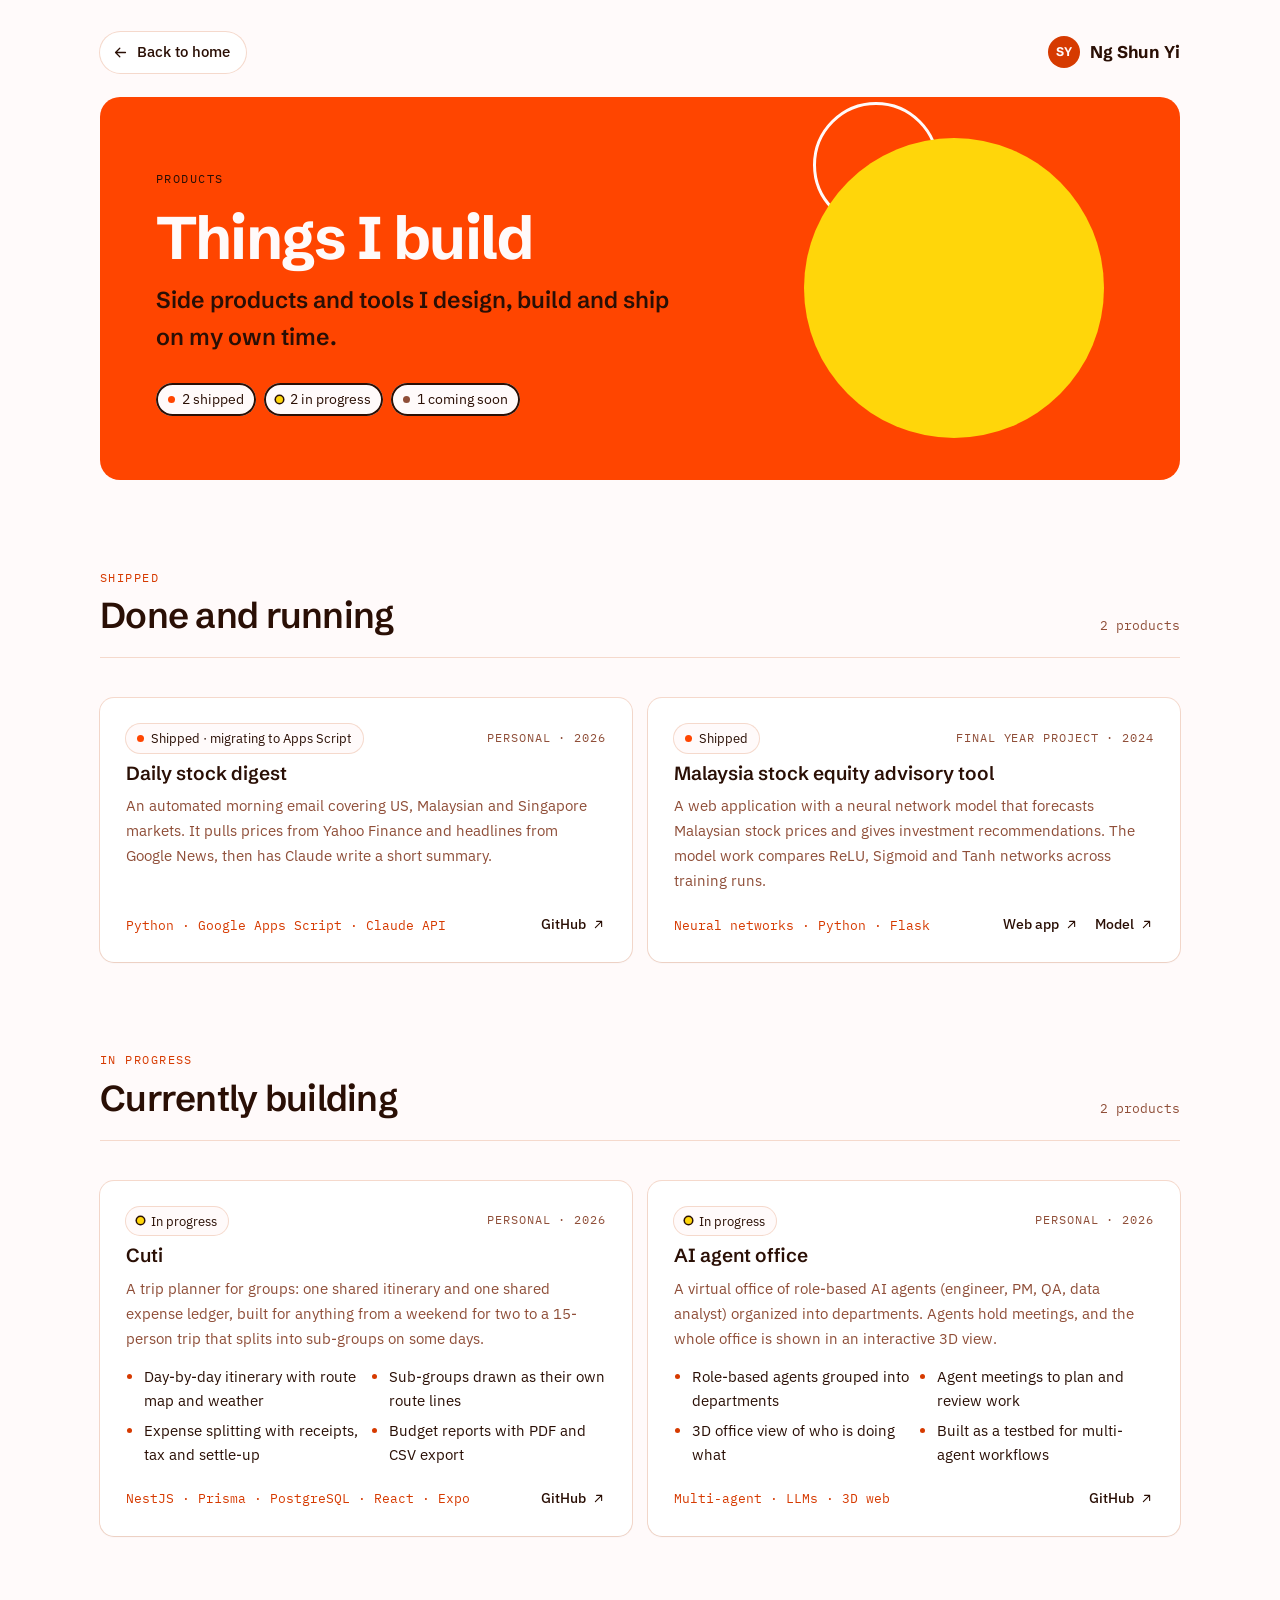
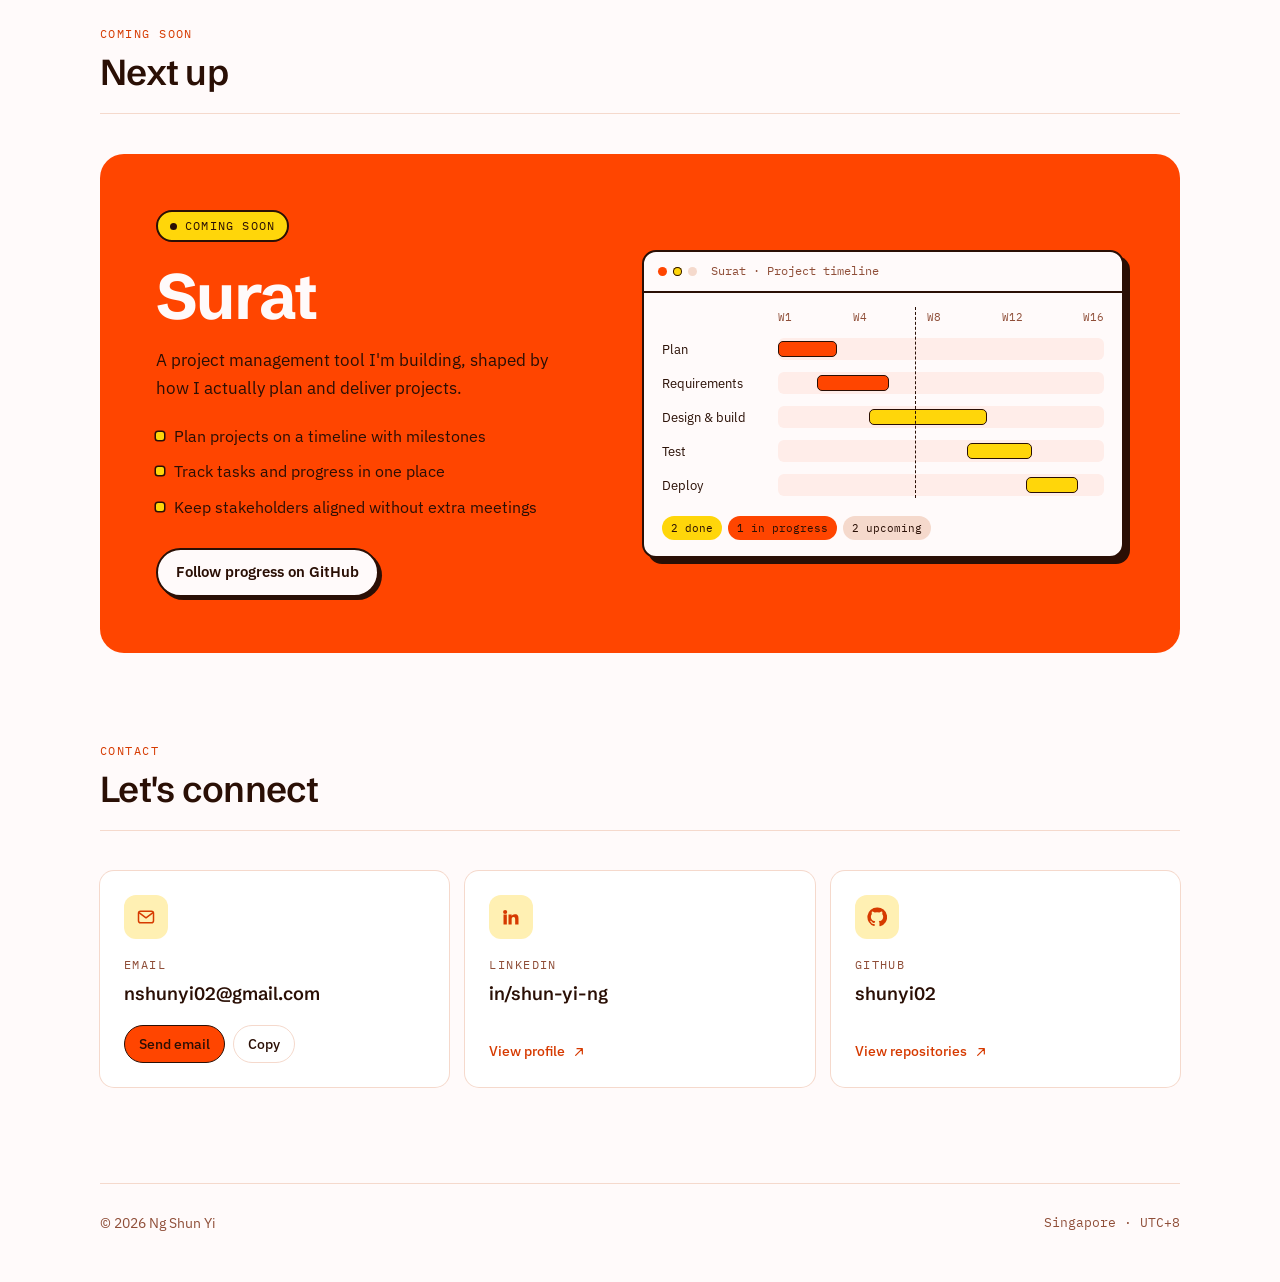
==== products.html @ 325abcd5 "Restyle site in red orange, snow and yellow; add scroll moments Switch the palette to red orange, sn" ====
<!doctype html>
<html lang="en">
<head>
<meta charset="utf-8">
<meta name="viewport" content="width=device-width, initial-scale=1, viewport-fit=cover">
<title>Products · Ng Shun Yi</title>
<meta name="description" content="Products built by Ng Shun Yi: shipped, in progress and coming soon, including Surat, a project management tool.">
<meta name="author" content="Ng Shun Yi">
<meta name="theme-color" content="#FF4500">
<meta property="og:type" content="website">
<meta property="og:title" content="Products · Ng Shun Yi">
<meta property="og:description" content="Products built by Ng Shun Yi: shipped, in progress and coming soon, including Surat, a project management tool.">
<meta name="twitter:card" content="summary">
<link rel="icon" href="assets/favicon.svg" type="image/svg+xml">
<link rel="preconnect" href="https://fonts.googleapis.com">
<link rel="preconnect" href="https://fonts.gstatic.com" crossorigin>
<link rel="stylesheet" href="https://fonts.googleapis.com/css2?family=Schibsted+Grotesk:wght@500;600;700&family=IBM+Plex+Sans:wght@400;500;600&family=IBM+Plex+Mono:wght@400;500&display=swap">
<link rel="stylesheet" href="assets/styles.css">
<style>
.phero .hero-inner{padding:72px 56px 64px}
.phero h1{font-size:clamp(40px,5.6vw,60px)}
.legend{display:flex;gap:8px;flex-wrap:wrap;margin-top:26px}
.legend .st{text-decoration:none;color:var(--ink);background:var(--snow);box-shadow:inset 0 0 0 2px var(--ink);transition:transform .15s ease}
.legend .st:hover{transform:translateY(-2px)}
nav ul a.here{color:var(--ink);font-weight:500}
.group{padding-block:88px 0}
.pcard .proj-top .st{font-size:12.5px;padding:4px 11px}
.pcard.wide{grid-column:1/-1;padding:30px}
.soon-label{margin-top:88px}
#surat.group{padding-top:0}
.back-home{display:inline-flex;align-items:center;gap:8px;font-size:15px;font-weight:500;text-decoration:none;color:var(--ink);padding:8px 16px 8px 12px;border-radius:999px;background:var(--surface);box-shadow:0 0 0 1px var(--line);transition:box-shadow .2s}
.back-home:hover{box-shadow:0 0 0 1px var(--accent)}
.back-home svg{width:17px;height:17px;transition:transform .2s}
.back-home:hover svg{transform:translateX(-3px)}
.back{font-size:14.5px;text-decoration:none;font-weight:500}
.contact{padding-bottom:96px}
@media (max-width:880px){.phero .hero-inner{padding:48px 28px}.group{padding-block:64px 0}.soon-label{margin-top:64px}}
</style>
</head>
<body>
<div class="wrap">
  <nav aria-label="Main">
    <a class="back-home" href="index.html"><svg viewBox="0 0 24 24" fill="none" stroke="currentColor" stroke-width="1.8" stroke-linecap="round" stroke-linejoin="round" aria-hidden="true"><path d="M19 12H5M11 6l-6 6 6 6"/></svg>Back to home</a>
    <span class="brand"><span class="mark" aria-hidden="true">SY</span>Ng Shun Yi</span>
  </nav>

  <header class="hero phero" id="top">
    <div class="hero-inner">
      <div class="hero-text">
        <div class="label">Products</div>
        <h1>Things I build</h1>
        <p class="role">Side products and tools I design, build and ship on my own time.</p>
        <div class="legend">
          <a class="st shipped" href="#shipped"><i></i>2 shipped</a>
          <a class="st wip" href="#in-progress"><i></i>2 in progress</a>
          <a class="st soon" href="#surat"><i></i>1 coming soon</a>
        </div>
      </div>
    </div>
  </header>

  <section id="shipped" class="group">
    <div class="sec-label"><div><div class="label">Shipped</div><h2>Done and running</h2></div><span class="count">2 products</span></div>
    <div class="grid">
        <article class="proj pcard">
          <div class="proj-top"><span class="st shipped"><i></i>Shipped · migrating to Apps Script</span><span class="tag">Personal · 2026</span></div>
          <h3>Daily stock digest</h3>
          <p>An automated morning email covering US, Malaysian and Singapore markets. It pulls prices from Yahoo Finance and headlines from Google News, then has Claude write a short summary.</p>
          <div class="pc-foot"><span class="stack">Python · Google Apps Script · Claude API</span><a class="pc-link" href="https://github.com/shunyi02" target="_blank" rel="noopener">GitHub <svg viewBox="0 0 24 24" fill="none" stroke="currentColor" stroke-width="1.8" stroke-linecap="round" stroke-linejoin="round" aria-hidden="true"><path d="M7 17 17 7M9 7h8v8"/></svg></a></div>
        </article>
        <article class="proj pcard">
          <div class="proj-top"><span class="st shipped"><i></i>Shipped</span><span class="tag">Final year project · 2024</span></div>
          <h3>Malaysia stock equity advisory tool</h3>
          <p>A web application with a neural network model that forecasts Malaysian stock prices and gives investment recommendations. The model work compares ReLU, Sigmoid and Tanh networks across training runs.</p>
          <div class="pc-foot"><span class="stack">Neural networks · Python · Flask</span><span class="pc-links"><a class="pc-link" href="https://github.com/shunyi02/Malaysia-Stock-Market-Advisory-Tool" target="_blank" rel="noopener">Web app <svg viewBox="0 0 24 24" fill="none" stroke="currentColor" stroke-width="1.8" stroke-linecap="round" stroke-linejoin="round" aria-hidden="true"><path d="M7 17 17 7M9 7h8v8"/></svg></a><a class="pc-link" href="https://github.com/shunyi02/Malaysia-Stock-Market-Prediction-Model-with-Neural-Network-Method" target="_blank" rel="noopener">Model <svg viewBox="0 0 24 24" fill="none" stroke="currentColor" stroke-width="1.8" stroke-linecap="round" stroke-linejoin="round" aria-hidden="true"><path d="M7 17 17 7M9 7h8v8"/></svg></a></span></div>
        </article>
    </div>
  </section>

  <section id="in-progress" class="group">
    <div class="sec-label"><div><div class="label">In progress</div><h2>Currently building</h2></div><span class="count">2 products</span></div>
    <div class="grid">
        <article class="proj pcard">
          <div class="proj-top"><span class="st wip"><i></i>In progress</span><span class="tag">Personal · 2026</span></div>
          <h3>Cuti</h3>
          <p>A trip planner for groups: one shared itinerary and one shared expense ledger, built for anything from a weekend for two to a 15-person trip that splits into sub-groups on some days.</p>
          <ul class="points"><li>Day-by-day itinerary with route map and weather</li><li>Sub-groups drawn as their own route lines</li><li>Expense splitting with receipts, tax and settle-up</li><li>Budget reports with PDF and CSV export</li></ul>
          <div class="pc-foot"><span class="stack">NestJS · Prisma · PostgreSQL · React · Expo</span><a class="pc-link" href="https://github.com/shunyi02/TravelPlanner" target="_blank" rel="noopener">GitHub <svg viewBox="0 0 24 24" fill="none" stroke="currentColor" stroke-width="1.8" stroke-linecap="round" stroke-linejoin="round" aria-hidden="true"><path d="M7 17 17 7M9 7h8v8"/></svg></a></div>
        </article>
        <article class="proj pcard">
          <div class="proj-top"><span class="st wip"><i></i>In progress</span><span class="tag">Personal · 2026</span></div>
          <h3>AI agent office</h3>
          <p>A virtual office of role-based AI agents (engineer, PM, QA, data analyst) organized into departments. Agents hold meetings, and the whole office is shown in an interactive 3D view.</p>
          <ul class="points"><li>Role-based agents grouped into departments</li><li>Agent meetings to plan and review work</li><li>3D office view of who is doing what</li><li>Built as a testbed for multi-agent workflows</li></ul>
          <div class="pc-foot"><span class="stack">Multi-agent · LLMs · 3D web</span><a class="pc-link" href="https://github.com/shunyi02" target="_blank" rel="noopener">GitHub <svg viewBox="0 0 24 24" fill="none" stroke="currentColor" stroke-width="1.8" stroke-linecap="round" stroke-linejoin="round" aria-hidden="true"><path d="M7 17 17 7M9 7h8v8"/></svg></a></div>
        </article>
    </div>
  </section>

  <div class="sec-label soon-label"><div><div class="label">Coming soon</div><h2>Next up</h2></div></div>
  <section id="surat" class="soon group">
    <div class="soon-panel">
      <div class="soon-copy">
        <span class="soon-pill"><span class="pulse" aria-hidden="true"></span>Coming soon</span>
        <h2>Surat</h2>
        <p class="soon-tag">A project management tool I'm building, shaped by how I actually plan and deliver projects.</p>
        <ul class="soon-feat">
          <li>Plan projects on a timeline with milestones</li>
          <li>Track tasks and progress in one place</li>
          <li>Keep stakeholders aligned without extra meetings</li>
        </ul>
        <div class="cta"><a class="btn" href="https://github.com/shunyi02" target="_blank" rel="noopener">Follow progress on GitHub</a></div>
      </div>
      <div class="mock" aria-hidden="true">
        <div class="mock-bar"><i></i><i></i><i></i><span>Surat · Project timeline</span></div>
        <div class="mock-body">
          <div class="g-head"><span></span><span class="g-weeks"><b>W1</b><b>W4</b><b>W8</b><b>W12</b><b>W16</b></span></div>
          <div class="g-row"><span class="g-lbl">Plan</span><span class="g-track"><span class="g-bar done" style="--x:0%;--w:18%;--i:0"></span></span></div><div class="g-row"><span class="g-lbl">Requirements</span><span class="g-track"><span class="g-bar done" style="--x:12%;--w:22%;--i:1"></span></span></div><div class="g-row"><span class="g-lbl">Design &amp; build</span><span class="g-track"><span class="g-bar" style="--x:28%;--w:36%;--i:2"></span></span></div><div class="g-row"><span class="g-lbl">Test</span><span class="g-track"><span class="g-bar" style="--x:58%;--w:20%;--i:3"></span></span></div><div class="g-row"><span class="g-lbl">Deploy</span><span class="g-track"><span class="g-bar" style="--x:76%;--w:16%;--i:4"></span></span></div>
          <span class="g-today"></span>
        </div>
        <div class="mock-foot"><span class="chip ok">2 done</span><span class="chip run">1 in progress</span><span class="chip">2 upcoming</span></div>
      </div>
    </div>
  </section>

  <section id="contact" class="contact group">
    <div class="sec-label"><div><div class="label">Contact</div><h2>Let's connect</h2></div></div>
      <div class="links">
        <div class="link-card">
          <span class="ico"><svg viewBox="0 0 24 24" fill="none" stroke="currentColor" stroke-width="1.8" stroke-linecap="round" stroke-linejoin="round" aria-hidden="true"><rect x="3" y="5" width="18" height="14" rx="2.5"/><path d="m4 7 8 6 8-6"/></svg></span>
          <div class="lc-body">
            <span class="label">Email</span>
            <span class="v" id="email">nshunyi02@gmail.com</span>
          </div>
          <div class="lc-actions">
            <a class="mini primary" href="mailto:nshunyi02@gmail.com">Send email</a>
            <button class="mini copy" type="button" id="copy-email" data-copy="nshunyi02@gmail.com">Copy</button>
          </div>
        </div>
        <a class="link-card go" href="https://www.linkedin.com/in/shun-yi-ng/" target="_blank" rel="noopener">
          <span class="ico"><svg viewBox="0 0 24 24" fill="currentColor" aria-hidden="true"><path d="M4.98 3.5a2.5 2.5 0 1 1 0 5 2.5 2.5 0 0 1 0-5zM3 9h4v12H3zM9 9h3.8v1.7h.05c.53-1 1.83-2.05 3.77-2.05C20.6 8.65 21 11.2 21 14.4V21h-4v-5.8c0-1.4-.03-3.2-1.95-3.2-1.95 0-2.25 1.52-2.25 3.1V21H9z"/></svg></span>
          <div class="lc-body">
            <span class="label">LinkedIn</span>
            <span class="v">in/shun-yi-ng</span>
          </div>
          <span class="lc-foot">View profile <svg class="arr" viewBox="0 0 24 24" fill="none" stroke="currentColor" stroke-width="1.8" stroke-linecap="round" stroke-linejoin="round" aria-hidden="true"><path d="M7 17 17 7M9 7h8v8"/></svg></span>
        </a>
        <a class="link-card go" href="https://github.com/shunyi02" target="_blank" rel="noopener">
          <span class="ico"><svg viewBox="0 0 24 24" fill="currentColor" aria-hidden="true"><path d="M12 .5a11.5 11.5 0 0 0-3.64 22.42c.58.1.79-.25.79-.56v-2c-3.2.7-3.88-1.37-3.88-1.37-.53-1.33-1.28-1.69-1.28-1.69-1.05-.71.08-.7.08-.7 1.16.08 1.77 1.19 1.77 1.19 1.03 1.77 2.7 1.26 3.36.96.1-.75.4-1.26.73-1.55-2.55-.29-5.24-1.28-5.24-5.68 0-1.26.45-2.28 1.19-3.09-.12-.29-.52-1.46.11-3.05 0 0 .97-.31 3.17 1.18a11 11 0 0 1 5.77 0c2.2-1.49 3.17-1.18 3.17-1.18.63 1.59.23 2.76.11 3.05.74.81 1.19 1.83 1.19 3.09 0 4.41-2.69 5.39-5.25 5.67.41.36.78 1.06.78 2.14v3.17c0 .31.21.67.8.56A11.5 11.5 0 0 0 12 .5z"/></svg></span>
          <div class="lc-body">
            <span class="label">GitHub</span>
            <span class="v">shunyi02</span>
          </div>
          <span class="lc-foot">View repositories <svg class="arr" viewBox="0 0 24 24" fill="none" stroke="currentColor" stroke-width="1.8" stroke-linecap="round" stroke-linejoin="round" aria-hidden="true"><path d="M7 17 17 7M9 7h8v8"/></svg></span>
        </a>
      </div>

  </section>

  <footer>
    <span>© 2026 Ng Shun Yi</span>
    <span class="m">Singapore · UTC+8</span>
  </footer>
</div>
<script>
document.querySelectorAll('.copy').forEach(function(b){
  b.addEventListener('click',function(){
    var t=b.getAttribute('data-copy');
    function done(){b.textContent='Copied';setTimeout(function(){b.textContent='Copy'},1600)}
    function fallback(){var r=document.createRange();r.selectNodeContents(document.getElementById('email'));var s=getSelection();s.removeAllRanges();s.addRange(r);b.textContent='Selected'}
    try{navigator.clipboard.writeText(t).then(done,fallback)}catch(e){fallback()}
  });
});
</script>
<script>
(function(){
  var reduce=matchMedia('(prefers-reduced-motion: reduce)').matches, fine=matchMedia('(hover: hover) and (pointer: fine)').matches;
  if(!reduce) document.documentElement.classList.add('js');
  if(fine){
    [].forEach.call(document.querySelectorAll('.proj'),function(c){
      c.addEventListener('pointermove',function(e){var r=c.getBoundingClientRect();
        c.style.setProperty('--mx',(e.clientX-r.left)/r.width*100+'%');c.style.setProperty('--my',(e.clientY-r.top)/r.height*100+'%');});
    });
  }
  var mock=document.querySelector('.mock');
  if(mock){ if(reduce||!('IntersectionObserver' in window)) mock.classList.add('go');
    else { var mo=new IntersectionObserver(function(es){ if(es[0].isIntersecting){ mock.classList.add('go'); mo.disconnect(); } },{threshold:.4}); mo.observe(mock); } }
})();
</script>
</body>
</html>
---- assets/styles.css ----
/* Layout: one 1080px column. Three colours only: red orange, snowy white and punk yellow, with a deep
   red-brown ink for text. Flat red-orange hero with a yellow disc; buttons and panels wear an ink outline
   and a hard offset shadow. One theme: the palette has no dark version. */
:root{
  --red:#FF4500; --snow:#FFFAFA; --yellow:#FFD60A;
  --bg:var(--snow); --surface:#FFFFFF; --ink:#2A0F05; --muted:#8F4E38; --line:#F5D9CC;
  --accent:#D63A00; --accent-soft:#FFF0B3; --gold:var(--accent);
  --hero-ink:var(--ink); --hero-muted:var(--ink); --amber:var(--yellow); --band:var(--yellow);
  --hard:3px 3px 0 var(--ink);
  --f-display:"Schibsted Grotesk","Helvetica Neue",Arial,sans-serif;
  --f-body:"IBM Plex Sans","Segoe UI",Roboto,Arial,sans-serif;
  --f-mono:"IBM Plex Mono",ui-monospace,"SFMono-Regular",Menlo,Consolas,monospace;
  /* tokens the scroll moments (assets/moments) read */
  --font-display:var(--f-display); --font-text:var(--f-body); --display-weight:700; --display-tracking:-.025em;
  --t-h2:clamp(30px,4.4vw,52px); --t-lead:20px; --r-md:14px; --gutter:48px; --nav:64px; --ground-bg:var(--yellow);
  --s-2:8px; --s-4:16px; --s-5:24px; --s-6:32px; --s-7:48px;
  color-scheme:light;
}

*{box-sizing:border-box}
[hidden]{display:none!important}
html{scroll-behavior:smooth}
@media (prefers-reduced-motion:reduce){html{scroll-behavior:auto}}
body{background:var(--bg);color:var(--ink);font-family:var(--f-body);font-size:16px;line-height:1.65;
  padding-left:max(16px,env(safe-area-inset-left,0px));padding-right:max(16px,env(safe-area-inset-right,0px))}
.wrap{max-width:1080px;margin:0 auto}
a{color:var(--accent);text-decoration-thickness:1px;text-underline-offset:3px}
a:focus-visible,button:focus-visible{outline:2px solid var(--accent);outline-offset:3px;border-radius:3px}
h1,h2,h3{font-family:var(--f-display);text-wrap:balance;margin:0;line-height:1.15}
p{margin:0}
.label{font-family:var(--f-mono);font-size:12px;letter-spacing:.12em;text-transform:uppercase;color:var(--muted)}

/* nav */
nav{display:flex;justify-content:space-between;align-items:center;gap:16px;padding-block:24px;flex-wrap:wrap}
.brand{font-family:var(--f-display);font-weight:700;font-size:17px;color:var(--ink);text-decoration:none;display:flex;align-items:center;gap:10px}
.mark{width:32px;height:32px;border-radius:50%;background:var(--accent);color:var(--bg);display:grid;place-items:center;font-size:12.5px;letter-spacing:.03em}
nav ul{list-style:none;margin:0;padding:0;display:flex;gap:26px;flex-wrap:wrap}
nav ul a{color:var(--muted);text-decoration:none;font-size:14.5px}
nav ul a:hover{color:var(--ink)}

/* hero panel */
.hero{position:relative;overflow:hidden;border-radius:20px;color:var(--ink);isolation:isolate;background:var(--red)}
/* a flat yellow disc on the right, with a snow ring offset from it */
.hero::before,.hero::after{content:"";position:absolute;z-index:-1;border-radius:50%;aspect-ratio:1}
.hero::after{right:7%;top:50%;width:min(32vw,300px);transform:translateY(-50%);background:var(--yellow)}
.hero::before{right:calc(7% + min(32vw,300px) * .55);top:calc(50% - min(32vw,300px) * .62);width:min(13vw,120px);border:3px solid var(--snow)}
@media (max-width:880px){.hero::after{width:130px;top:28px;right:24px;transform:none}.hero::before{width:56px;top:20px;right:128px}}
.hero-inner{padding:88px 56px 84px;max-width:640px}
.hero .label{color:var(--ink)}
.hero h1{font-size:clamp(42px,6.2vw,68px);font-weight:700;letter-spacing:-.025em;margin-top:14px;color:var(--snow)}
.hero .role{font-family:var(--f-display);font-size:clamp(19px,2.2vw,23px);font-weight:600;color:var(--ink);margin-top:10px}
.hero .lede{margin-top:24px;max-width:54ch;font-size:17px;color:var(--ink)}
.cta{display:flex;gap:10px;flex-wrap:wrap;margin-top:32px}
/* buttons: ink outline and a hard shadow; they step up on hover and press flat on click */
.btn{display:inline-flex;align-items:center;gap:8px;padding:10px 18px;border-radius:999px;font-weight:600;font-size:15px;text-decoration:none;
  color:var(--ink);background:var(--snow);border:2px solid var(--ink);box-shadow:var(--hard);transition:transform .15s ease,box-shadow .15s ease,background .2s}
.btn:hover{transform:translate(-1px,-1px);box-shadow:4px 4px 0 var(--ink)}
.btn:active{transform:translate(3px,3px);box-shadow:0 0 0 var(--ink)}
.btn.primary{background:var(--yellow)}
.btn svg{width:16px;height:16px;flex:none}
.btn:focus-visible{outline-color:var(--ink)}
@media (prefers-reduced-motion:reduce){.btn,.btn:hover,.btn:active{transition:none;transform:none}}

/* spec strip under the hero */
.spec{margin-top:16px;background:var(--surface);border-radius:16px;box-shadow:0 0 0 1px var(--line)}
.spec dl{margin:0;display:grid;grid-template-columns:repeat(3,minmax(0,1fr))}
.spec .row{padding:18px 22px;border-right:1px solid var(--line);border-bottom:1px solid var(--line);min-width:0}
.spec .row:nth-child(3n){border-right:0}
.spec .row:nth-child(n+4){border-bottom:0}
.spec dt{font-family:var(--f-mono);font-size:11.5px;letter-spacing:.1em;color:var(--muted);text-transform:uppercase}
.spec dd{margin:4px 0 0;font-size:15px;color:var(--ink)}
.dot{display:inline-block;width:7px;height:7px;border-radius:50%;background:var(--red);margin-right:8px;vertical-align:1px;box-shadow:0 0 0 3px var(--accent-soft)}

/* sections */
section{padding-block:104px 0}
section > *{min-width:0}
.sec-label{display:flex;align-items:flex-end;justify-content:space-between;gap:16px;flex-wrap:wrap;
  padding-bottom:20px;margin-bottom:40px;border-bottom:1px solid var(--line)}
.sec-label .label{color:var(--accent)}
.sec-label h2{font-size:clamp(28px,3.4vw,36px);font-weight:600;letter-spacing:-.02em;margin-top:8px}
.sec-label .count{font-family:var(--f-mono);font-size:13px;color:var(--muted)}
/* projects sit in their own tinted band so the section reads as a distinct block */
#projects{margin-top:104px;padding:56px;background:var(--band);border-radius:24px}
#projects .sec-label{border-color:color-mix(in srgb,var(--ink) 25%,transparent)}
#projects .sec-label .label{color:var(--ink)}
#projects + section{padding-top:104px}

/* timeline */
.timeline{list-style:none;margin:0;padding:0 0 0 26px;border-left:1px solid var(--line);display:grid;gap:44px}
.job{position:relative;display:grid;grid-template-columns:150px 1fr;gap:24px}
.job::before{content:"";position:absolute;left:-31px;top:7px;width:9px;height:9px;border-radius:50%;background:var(--bg);border:2px solid var(--muted)}
.job.current::before{background:var(--accent);border-color:var(--accent);box-shadow:0 0 0 4px var(--accent-soft)}
.when{font-family:var(--f-mono);font-size:13px;color:var(--muted);line-height:1.5}
.now{display:inline-block;margin-top:8px;font-size:11px;letter-spacing:.1em;text-transform:uppercase;color:var(--ink);background:var(--yellow);padding:2px 9px;border-radius:999px}
.job h3{font-size:20px;font-weight:600}
.org{color:var(--muted);margin-top:2px;font-size:15px}
.job ul{margin:14px 0 0;padding-left:18px;display:grid;gap:6px;max-width:66ch;color:var(--ink)}
.job li::marker{color:var(--muted)}
.job li b{font-weight:600}

/* projects */
.grid{display:grid;grid-template-columns:repeat(2,minmax(0,1fr));gap:16px}
.proj{background:var(--surface);border-radius:14px;padding:26px;display:flex;flex-direction:column;gap:10px;
  box-shadow:0 1px 2px rgba(42,15,5,.05),0 0 0 1px var(--line);transition:transform .2s ease,box-shadow .2s ease}
.proj:hover{transform:translateY(-2px);box-shadow:0 10px 28px -12px rgba(42,15,5,.22),0 0 0 1px var(--line)}
@media (prefers-reduced-motion:reduce){.proj,.proj:hover{transition:none;transform:none}}
.proj-top{display:flex;justify-content:space-between;align-items:center;gap:12px;flex-wrap:wrap}
.tag{font-family:var(--f-mono);font-size:11.5px;letter-spacing:.08em;text-transform:uppercase;color:var(--muted)}
.award{font-family:var(--f-mono);font-size:11px;letter-spacing:.05em;color:var(--gold);background:color-mix(in srgb,var(--gold) 12%,transparent);padding:3px 9px;border-radius:999px}
.proj h3{font-size:19px;font-weight:600}
.proj p{color:var(--muted);font-size:15px}
.stack{margin-top:auto;padding-top:8px;font-family:var(--f-mono);font-size:12.5px;color:var(--accent)}

/* project tabs */
.tabs{display:flex;gap:6px;flex-wrap:wrap;margin:-12px 0 28px;padding:5px;background:color-mix(in srgb,var(--muted) 12%,transparent);border-radius:999px;width:fit-content;max-width:100%}
.tab{font:inherit;font-size:14.5px;font-weight:500;color:var(--muted);background:none;border:0;padding:8px 16px;border-radius:999px;cursor:pointer;display:inline-flex;gap:8px;align-items:center}
.tab span{font-family:var(--f-mono);font-size:12px;opacity:.75}
.tab:hover{color:var(--ink)}
.tab[aria-selected="true"]{background:var(--surface);color:var(--ink);box-shadow:0 1px 3px rgba(42,15,5,.08)}
.grid.three{grid-template-columns:repeat(3,minmax(0,1fr))}
.proj.feature{grid-column:1/-1;padding:32px}
.proj.feature h3{font-size:23px}
.pill{font-family:var(--f-mono);font-size:11px;letter-spacing:.05em;color:var(--ink);background:var(--yellow);padding:3px 10px;border-radius:999px}
.points{margin:4px 0 0;padding-left:18px;display:grid;grid-template-columns:repeat(2,minmax(0,1fr));gap:6px 28px;font-size:14.5px;color:var(--ink)}
.points li::marker{color:var(--accent)}
.award-card .place{font-family:var(--f-display);font-size:30px;font-weight:700;letter-spacing:-.02em;color:var(--accent);line-height:1.1}
.award-card .event{font-family:var(--f-mono);font-size:12px;letter-spacing:.04em;color:var(--muted);margin-bottom:8px}
.pc-foot{margin-top:auto;padding-top:10px;display:flex;justify-content:space-between;align-items:center;gap:12px;flex-wrap:wrap}
.pc-foot .stack{margin:0;padding:0}
.pc-links{display:flex;gap:16px;flex-wrap:wrap}
.pc-link{display:inline-flex;align-items:center;gap:5px;font-size:14px;font-weight:500;text-decoration:none;color:var(--ink);position:relative;z-index:1}
.pc-link svg{width:15px;height:15px;transition:transform .25s}
.pc-link:hover svg{transform:translate(2px,-2px)}
@media (max-width:880px){.grid.three{grid-template-columns:1fr 1fr}}
@media (max-width:620px){.grid.three,.points{grid-template-columns:1fr}.proj.feature{padding:24px}.tabs{border-radius:16px}}

/* skills */
.skills{display:grid;grid-template-columns:repeat(2,minmax(0,1fr));gap:36px 48px}
.skills h3{font-size:16px;font-weight:600;margin-bottom:12px}
.chips{display:flex;flex-wrap:wrap;gap:8px}
.chips span{font-size:14px;background:var(--surface);box-shadow:0 0 0 1px var(--line);padding:5px 12px;border-radius:999px}
.facts{display:grid;grid-template-columns:repeat(2,minmax(0,1fr));gap:28px;margin-top:56px}
.facts h3{font-size:15px;font-weight:600;margin-bottom:10px}
.facts ul{list-style:none;margin:0;padding:0;display:grid;gap:6px;font-size:14.5px}
.sub{color:var(--muted)}

/* education */
.edu{display:grid;gap:28px}
.edu-item{display:grid;grid-template-columns:150px 1fr;gap:24px}
.edu-item h3{font-size:18px;font-weight:600}
.edu-item p{color:var(--muted);font-size:15px;margin-top:4px;max-width:66ch}
.beyond{margin-top:56px}
.beyond ul{list-style:none;margin:16px 0 0;padding:0;display:grid;grid-template-columns:repeat(2,minmax(0,1fr));gap:16px 40px}
.beyond li{font-size:15px;font-weight:500}
.beyond li span{display:block;color:var(--muted);font-size:13.5px;font-weight:400}

/* contact */
.contact{padding-bottom:96px}
.contact h2.big{font-size:clamp(28px,4vw,42px);font-weight:600;letter-spacing:-.02em;max-width:20ch}
.contact p.intro{color:var(--muted);margin-top:14px;max-width:54ch}
.links{display:grid;grid-template-columns:repeat(3,minmax(0,1fr));gap:14px;margin-top:32px}
.link-card{background:var(--surface);border-radius:14px;box-shadow:0 0 0 1px var(--line);padding:18px 20px;display:flex;flex-direction:column;gap:6px;min-width:0}
.link-card .v{font-size:15px;overflow-wrap:anywhere}
.link-card .actions{display:flex;gap:16px;align-items:center;margin-top:4px;font-size:14px}


footer{display:flex;justify-content:space-between;gap:16px;flex-wrap:wrap;padding-block:28px 40px;border-top:1px solid var(--line);color:var(--muted);font-size:13.5px}
footer .m{font-family:var(--f-mono);font-size:12.5px}

@media (max-width:880px){
  .hero-inner{padding:180px 28px 48px;max-width:none}
  .spec dl{grid-template-columns:1fr 1fr}
  .spec .row:nth-child(n){border-right:1px solid var(--line);border-bottom:1px solid var(--line)}
  .spec .row:nth-child(2n){border-right:0}
  .spec .row:nth-child(n+5){border-bottom:0}
  section{padding-block:72px 0}
  #projects{margin-top:72px;padding:32px 20px;border-radius:18px}
  #projects + section{padding-top:72px}
  .contact{padding-bottom:72px}
  .links{grid-template-columns:1fr}
  .facts{grid-template-columns:1fr 1fr}
}
@media (max-width:620px){
  nav ul{gap:18px}
  .hero{border-radius:16px}
  .hero-inner{padding:160px 22px 40px}
  .grid,.skills,.beyond ul,.facts{grid-template-columns:1fr}
  .job,.edu-item{grid-template-columns:1fr;gap:6px}
  .spec dl{grid-template-columns:1fr}
  .spec .row:nth-child(n){border-right:0;border-bottom:1px solid var(--line)}
  .spec .row:last-child{border-bottom:0}
  .spec .row{padding:14px 18px}
}



/* spec strip: icon tiles */
.spec{background:var(--surface);box-shadow:0 0 0 1px var(--line);border-radius:16px;padding:8px}
.spec dl{gap:0}
.spec .row,.spec .row:nth-child(n){display:flex;gap:14px;align-items:flex-start;padding:18px;border:0;border-radius:12px;transition:background .2s}
.spec .row:hover{background:color-mix(in srgb,var(--accent-soft) 55%,transparent)}
.s-ico{flex:none;width:38px;height:38px;border-radius:10px;display:grid;place-items:center;background:var(--accent-soft);color:var(--accent)}
.s-ico svg{width:19px;height:19px}
.spec .row > div{min-width:0}
.spec dt{font-size:11px}
.spec dd{margin-top:4px;font-family:var(--f-display);font-size:16px;font-weight:600;line-height:1.3}
.dd-sub{display:block;margin-top:3px;font-family:var(--f-body);font-size:13.5px;font-weight:400;color:var(--muted)}
.spec dd.tags{display:flex;flex-wrap:wrap;gap:6px;margin-top:7px}
.spec dd.tags span{font-family:var(--f-mono);font-size:12px;font-weight:500;padding:3px 9px;border-radius:6px;background:var(--bg);box-shadow:0 0 0 1px var(--line);color:var(--ink)}
.spec .dot{vertical-align:2px}


/* delivery: the pinned steps (assets/moments/pinned-chapters) and the drawn window each step shows */
#delivery .mo-pc__text > .label{color:var(--accent)}
#delivery .mo-pc__text h2{font-size:clamp(28px,3.4vw,36px);font-weight:600;letter-spacing:-.02em;margin-top:-16px}
#delivery .mo-pc__step h3{font-family:var(--f-display);font-weight:600}
#delivery .mo-pc__step p{color:var(--muted);font-size:15.5px}
#delivery .mo-pc__visuals{border-radius:18px;overflow:hidden}
#delivery .mo-pc__visual--lit{border-radius:18px}
#delivery:not(.is-live) .mo-pc__visual--lit{aspect-ratio:auto;padding:20px 22px 26px 16px}
.win{width:100%;max-width:420px;font-size:12.5px}
.win-body{padding:14px 16px 16px;display:grid;gap:8px}
.win-row{display:flex;align-items:center;justify-content:space-between;gap:10px;padding:7px 10px;border-radius:8px;background:color-mix(in srgb,var(--red) 7%,var(--snow))}
.win-row b{font-weight:500}
.tick{flex:none;font-family:var(--f-mono);font-size:10.5px;padding:2px 8px;border-radius:999px;background:var(--yellow);box-shadow:inset 0 0 0 1.5px var(--ink)}
.tick.red{background:var(--red)}
.flow{display:flex;flex-wrap:wrap;align-items:center;gap:6px}
.flow span{padding:6px 10px;border-radius:8px;border:1.5px solid var(--ink);background:var(--snow);font-weight:500}
.flow i{font-style:normal;font-family:var(--f-mono);color:var(--muted)}
.flow .gap{background:var(--red)}
.win-note{font-family:var(--f-mono);font-size:11px;color:var(--muted)}
.win-big{font-family:var(--f-display);font-size:34px;font-weight:700;letter-spacing:-.02em;line-height:1}

/* KPI row on feature card */
.kpis{display:grid;grid-template-columns:repeat(4,minmax(0,1fr));gap:1px;background:var(--line);border-radius:12px;overflow:hidden;margin:6px 0 4px;box-shadow:0 0 0 1px var(--line)}
.kpis > div{background:var(--surface);padding:14px 16px;display:flex;flex-direction:column;gap:2px;min-width:0}
.kpis .k{font-family:var(--f-display);font-size:20px;font-weight:700;color:var(--ink);letter-spacing:-.01em}
.kpis .kl{font-family:var(--f-mono);font-size:11px;letter-spacing:.08em;text-transform:uppercase;color:var(--muted)}
@media (max-width:620px){.kpis{grid-template-columns:1fr 1fr}}

/* PM skills group highlighted */
.skills .pm .chips span{background:var(--accent-soft);box-shadow:none;color:var(--ink)}
.skills .pm h3{color:var(--accent)}


/* Surat coming soon */
.soon-panel{position:relative;overflow:hidden;border-radius:24px;padding:56px;display:grid;grid-template-columns:1fr 1.1fr;gap:48px;align-items:center;color:var(--ink);background:var(--red)}
.soon-panel > *{min-width:0}
.soon-pill{display:inline-flex;align-items:center;gap:8px;font-family:var(--f-mono);font-size:12px;letter-spacing:.1em;text-transform:uppercase;color:var(--ink);
  background:var(--yellow);border:2px solid var(--ink);padding:4px 12px;border-radius:999px}
.pulse{width:7px;height:7px;border-radius:50%;background:var(--ink);box-shadow:0 0 0 0 rgba(42,15,5,.5);animation:pulse 2s 3}
@keyframes pulse{70%{box-shadow:0 0 0 8px rgba(42,15,5,0)}100%{box-shadow:0 0 0 0 rgba(42,15,5,0)}}
.soon h2{font-size:clamp(44px,6vw,64px);font-weight:700;letter-spacing:-.03em;margin-top:18px;color:var(--snow)}
.soon-tag{margin-top:12px;font-size:17px;color:var(--ink);max-width:42ch}
.soon-feat{list-style:none;margin:22px 0 0;padding:0;display:grid;gap:10px}
.soon-feat li{display:flex;gap:10px;align-items:baseline;font-size:15.5px}
.soon-feat li::before{content:"";flex:none;width:8px;height:8px;border-radius:2px;background:var(--yellow);box-shadow:0 0 0 1.5px var(--ink);translate:0 -2px}
.soon .cta{margin-top:28px}

/* a drawn app window: snow, ink outline, hard shadow (the Surat mock and the delivery steps) */
.mock,.win{background:var(--snow);border:2px solid var(--ink);border-radius:14px;box-shadow:6px 6px 0 var(--ink);overflow:hidden;color:var(--ink)}
.mock-bar{display:flex;align-items:center;gap:6px;padding:10px 14px;border-bottom:2px solid var(--ink)}
.mock-bar i{width:9px;height:9px;border-radius:50%;background:var(--red)}
.mock-bar i:nth-child(2){background:var(--yellow);box-shadow:inset 0 0 0 1px var(--ink)}
.mock-bar i:nth-child(3){background:var(--line)}
.mock-bar span{margin-left:8px;font-family:var(--f-mono);font-size:11.5px;color:var(--muted)}
.mock-body{position:relative;padding:16px 18px 10px;display:grid;gap:12px}
.g-head,.g-row{display:grid;grid-template-columns:104px 1fr;gap:12px;align-items:center}
.g-weeks{display:flex;justify-content:space-between;font-family:var(--f-mono);font-size:10.5px;color:var(--muted)}
.g-weeks b{font-weight:400}
.g-lbl{font-size:12.5px;color:var(--ink);white-space:nowrap;overflow:hidden;text-overflow:ellipsis}
.g-track{position:relative;height:22px;border-radius:6px;background:color-mix(in srgb,var(--red) 7%,var(--snow))}
.g-bar{position:absolute;top:3px;bottom:3px;left:var(--x);width:var(--w);border-radius:5px;background:var(--yellow);border:1.5px solid var(--ink);
  transform-origin:left;transform:scaleX(1);transition:transform .7s cubic-bezier(.2,.7,.2,1);transition-delay:calc(var(--i) * 120ms)}
.g-bar.done{background:var(--red)}
.js .mock:not(.go) .g-bar{transform:scaleX(0)}
.g-today{position:absolute;top:14px;bottom:8px;left:calc(18px + 104px + 12px + (100% - 36px - 116px) * .42);width:0;border-left:1.5px dashed var(--ink)}
.mock-foot{display:flex;gap:6px;flex-wrap:wrap;padding:10px 18px 16px}
.mock-foot .chip{font-family:var(--f-mono);font-size:11px;padding:3px 9px;border-radius:999px;background:var(--line);color:var(--ink)}
.mock-foot .chip.ok{background:var(--yellow)}
.mock-foot .chip.run{background:var(--red)}
@media (max-width:880px){.soon-panel{grid-template-columns:1fr;padding:36px 22px;gap:36px}}
@media (max-width:620px){.g-head,.g-row{grid-template-columns:84px 1fr}.g-today{left:calc(18px + 84px + 12px + (100% - 36px - 96px) * .42)}}
@media (prefers-reduced-motion:reduce){.pulse{animation:none}.g-bar{transition:none}}


/* products teaser + status dots (shared with products page) */
.pteaser{display:flex;justify-content:space-between;align-items:center;gap:24px;flex-wrap:wrap;padding:32px 36px;border-radius:20px;text-decoration:none;color:var(--ink);
  background:var(--surface);box-shadow:0 0 0 1px var(--line);transition:transform .25s ease,box-shadow .25s ease}
.pteaser:hover{transform:translateY(-3px);box-shadow:0 14px 34px -16px rgba(42,15,5,.25),0 0 0 1px var(--accent)}
.pteaser .label{color:var(--accent)}
.pteaser h3{font-size:24px;font-weight:600;margin-top:6px}
.pt-stats{display:flex;gap:8px;flex-wrap:wrap;margin-top:14px}
.st{display:inline-flex;align-items:center;gap:7px;font-size:13.5px;padding:5px 12px;border-radius:999px;background:var(--bg);box-shadow:0 0 0 1px var(--line)}
.st i{width:7px;height:7px;border-radius:50%;background:currentColor}
.st.shipped i{background:var(--red)}.st.wip i{background:var(--yellow);box-shadow:0 0 0 1.5px var(--ink)}.st.soon i{background:var(--muted)}
.pt-go{display:inline-flex;align-items:center;gap:8px;font-weight:600;color:var(--ink);background:var(--red);padding:11px 18px;border-radius:999px;font-size:15px}
.pt-go svg{width:16px;height:16px;transition:transform .25s}
.pteaser:hover .pt-go svg{transform:translateX(3px)}
@media (prefers-reduced-motion:reduce){.pteaser,.pteaser:hover{transform:none;transition:none}}


/* products row on main page */
.see-all{display:inline-flex;align-items:center;gap:6px;font-size:14.5px;font-weight:500;text-decoration:none}
.see-all svg{width:16px;height:16px;transition:transform .25s}
.see-all:hover svg{transform:translateX(3px)}
.pgrid{display:grid;grid-template-columns:repeat(3,minmax(0,1fr));gap:16px}
.pmini.span2{grid-column:span 2}
.pmini{display:flex;flex-direction:column;gap:10px;padding:22px;border-radius:16px;background:var(--surface);box-shadow:0 0 0 1px var(--line);
  text-decoration:none;color:var(--ink);transition:transform .25s ease,box-shadow .25s ease;min-width:0}
.pmini:hover{transform:translateY(-3px);box-shadow:0 14px 30px -16px rgba(42,15,5,.25),0 0 0 1px var(--accent)}
.pmini .st{align-self:flex-start;font-size:12px;padding:3px 10px}
.pmini h3{font-size:18px;font-weight:600;margin-top:4px}
.pmini p{font-size:14.5px;color:var(--muted)}
.pm-meta{margin-top:auto;padding-top:6px;font-family:var(--f-mono);font-size:12px;color:var(--accent)}
.pmini.dark{background:var(--red);box-shadow:0 0 0 2px var(--ink);color:var(--ink)}
.pmini.dark:hover{box-shadow:var(--hard),0 0 0 2px var(--ink)}
.pmini.dark h3,.pmini.dark p,.pmini.dark .pm-meta{color:var(--ink)}
.pmini.dark .st{background:var(--yellow);box-shadow:inset 0 0 0 1.5px var(--ink);color:var(--ink)}
.pmini.dark .st i{background:var(--ink);animation:pulse 2s 3}
@media (max-width:880px){.pgrid{grid-template-columns:1fr 1fr}}
@media (max-width:520px){.pgrid{grid-template-columns:1fr}.pmini.span2{grid-column:auto}}
@media (prefers-reduced-motion:reduce){.pmini,.pmini:hover{transform:none;transition:none}.pmini.dark .st i{animation:none}}

/* skills toolbox */
.skills.kits{gap:16px}
.kit{background:var(--surface);border-radius:18px;box-shadow:0 0 0 1px var(--line);padding:24px;display:flex;flex-direction:column;gap:12px;min-width:0}
.kit-head{display:flex;align-items:center;gap:12px;margin-bottom:4px}
.kit-head h3{font-size:18px;font-weight:600;margin:0}
.kit-sub{font-family:var(--f-mono);font-size:11px;letter-spacing:.1em;text-transform:uppercase;color:var(--muted);margin-top:4px}
.tools{list-style:none;margin:0;padding:0;display:grid;grid-template-columns:repeat(auto-fill,minmax(172px,1fr));gap:8px}
.tool{display:flex;align-items:center;gap:10px;padding:8px 10px;border-radius:10px;background:var(--bg);box-shadow:0 0 0 1px var(--line);min-width:0;transition:box-shadow .2s,transform .2s}
.tool:hover{box-shadow:0 0 0 1px var(--accent);transform:translateY(-1px)}
/* the tool's real logo on a white tile */
.tb{flex:none;width:32px;height:32px;border-radius:8px;display:grid;place-items:center;background:var(--surface);box-shadow:0 0 0 1px var(--line)}
.tb img{width:20px;height:20px;object-fit:contain}
.tb img.wide{width:28px}
.tn{font-size:14px;font-weight:500;min-width:0;line-height:1.25}
.dl{margin-left:auto;flex:none;font-family:var(--f-mono);font-size:10px;letter-spacing:.06em;text-transform:uppercase;color:var(--ink);background:var(--yellow);padding:2px 7px;border-radius:999px}
.tool.daily{box-shadow:0 0 0 1px color-mix(in srgb,var(--accent) 45%,transparent)}
.tool.daily .tb{background:var(--accent-soft)}
.kit .chips span{font-size:13.5px;padding:4px 11px}
.kit.pm{background:linear-gradient(160deg,var(--accent-soft),var(--surface) 55%)}
@media (prefers-reduced-motion:reduce){.tool,.tool:hover{transform:none;transition:none}}


/* product cards as buttons + pop-up */
button.pmini{font:inherit;text-align:left;border:0;cursor:pointer;width:100%}
button.pmini:focus-visible{outline:2px solid var(--accent);outline-offset:3px}
.pm-more{font-size:13.5px;font-weight:500;color:var(--ink);display:inline-flex;align-items:center;gap:6px}
.pm-more::after{content:"+";font-family:var(--f-mono);width:18px;height:18px;border-radius:50%;display:grid;place-items:center;font-size:13px;background:var(--accent-soft);color:var(--accent);transition:transform .25s}
.pmini:hover .pm-more::after{transform:rotate(90deg)}
.pmini.dark .pm-more{color:var(--ink)}
.pmini.dark .pm-more::after{background:var(--yellow);color:var(--ink)}
.pdlg{border:0;padding:0;background:transparent;max-width:min(560px,calc(100vw - 32px));width:100%;color:var(--ink)}
.pdlg::backdrop{background:rgba(42,15,5,.55);-webkit-backdrop-filter:blur(6px);backdrop-filter:blur(6px)}
.pdlg[open] .pd-card{animation:pdIn .35s cubic-bezier(.2,.8,.2,1)}
@keyframes pdIn{from{opacity:0;transform:translateY(14px) scale(.98)}to{opacity:1;transform:none}}
.pd-card{position:relative;background:var(--surface);border-radius:20px;padding:30px;box-shadow:0 30px 80px -20px rgba(42,15,5,.45),0 0 0 1px var(--line);display:flex;flex-direction:column;gap:10px;max-height:calc(100vh - 48px);overflow:auto}
.pd-card .st{align-self:flex-start;font-size:12.5px;padding:4px 11px}
.pd-card .st b{font-weight:400}
.pd-card h2{font-size:28px;font-weight:700;letter-spacing:-.02em;margin-top:6px;padding-right:40px}
.pd-meta{font-family:var(--f-mono);font-size:12px;letter-spacing:.04em;color:var(--muted)}
.pd-desc{font-size:16px;margin-top:4px}
.pd-points{margin:6px 0 0;padding-left:18px;display:grid;gap:6px;font-size:15px}
.pd-points li::marker{color:var(--accent)}
.pd-stack{display:flex;flex-wrap:wrap;gap:6px;margin-top:6px}
.pd-stack span{font-family:var(--f-mono);font-size:12px;padding:3px 9px;border-radius:6px;background:var(--bg);box-shadow:0 0 0 1px var(--line)}
.pd-foot{display:flex;gap:8px;flex-wrap:wrap;margin-top:14px;padding-top:16px;border-top:1px solid var(--line)}
.pd-x{position:absolute;top:18px;right:18px;width:36px;height:36px;border-radius:50%;border:0;background:var(--bg);color:var(--ink);cursor:pointer;display:grid;place-items:center}
.pd-x svg{width:18px;height:18px}
.pd-x:hover{background:var(--accent-soft)}
@media (prefers-reduced-motion:reduce){.pdlg[open] .pd-card{animation:none}.pm-more::after{transition:none}}

/* contact cards */
.links{gap:16px}
.link-card{position:relative;padding:24px;gap:16px;text-decoration:none;color:var(--ink);transition:transform .25s ease,box-shadow .25s ease}
.link-card .ico{width:44px;height:44px;border-radius:12px;display:grid;place-items:center;background:var(--accent-soft);color:var(--accent)}
.link-card .ico svg{width:20px;height:20px}
.lc-body{display:flex;flex-direction:column;gap:4px;min-width:0}
.link-card .v{font-family:var(--f-display);font-size:18px;font-weight:600;color:var(--ink);overflow-wrap:anywhere}
.lc-actions{display:flex;gap:8px;flex-wrap:wrap;margin-top:auto}
.mini{font:inherit;font-size:13.5px;font-weight:500;padding:7px 14px;border-radius:999px;text-decoration:none;cursor:pointer;
  border:1px solid var(--line);background:var(--surface);color:var(--ink)}
.mini.primary{background:var(--red);border-color:var(--ink);color:var(--ink)}
.mini:hover{border-color:var(--accent)}
.lc-foot{margin-top:auto;display:inline-flex;align-items:center;gap:6px;font-size:14px;font-weight:500;color:var(--accent)}
.lc-foot .arr{width:16px;height:16px;transition:transform .25s ease}
.link-card.go:hover{transform:translateY(-3px);box-shadow:0 12px 30px -14px rgba(42,15,5,.25),0 0 0 1px var(--accent)}
.link-card.go:hover .arr{transform:translate(2px,-2px)}
.link-card.go:focus-visible{outline:2px solid var(--accent);outline-offset:3px}
.contact p.intro{font-size:17px;margin-top:0}
@media (prefers-reduced-motion:reduce){.link-card,.lc-foot .arr{transition:none}.link-card.go:hover{transform:none}}

/* ===== motion layer ===== */

/* 2. timeline progress */
.timeline{position:relative}
.timeline::before{content:"";position:absolute;left:-1.5px;top:0;width:2px;height:calc(var(--tp,0) * 100%);background:var(--accent);border-radius:2px}
.job::before{transition:background .35s,border-color .35s,box-shadow .35s}
.job.lit::before{background:var(--accent);border-color:var(--accent)}

/* 3. sticky top bar */
.topbar{position:fixed;top:0;left:0;right:0;z-index:50;padding-top:env(safe-area-inset-top,0px);
  padding-left:max(16px,env(safe-area-inset-left,0px));padding-right:max(16px,env(safe-area-inset-right,0px));
  background:color-mix(in srgb,var(--bg) 82%,transparent);-webkit-backdrop-filter:blur(14px) saturate(1.2);backdrop-filter:blur(14px) saturate(1.2);
  border-bottom:1px solid var(--line);transform:translateY(-110%);transition:transform .35s cubic-bezier(.2,.7,.2,1)}
.topbar.show{transform:none}
.topbar .wrap{display:flex;justify-content:space-between;align-items:center;gap:16px;padding-block:12px}
.topbar .brand{font-size:15px}
.topbar .mark{width:26px;height:26px;font-size:11px}
.topbar ul{list-style:none;margin:0;padding:0;display:flex;gap:4px;flex-wrap:wrap}
.topbar ul a{display:block;padding:6px 12px;border-radius:999px;color:var(--muted);text-decoration:none;font-size:14px;transition:background .2s,color .2s}
.topbar ul a:hover{color:var(--ink)}
.topbar ul a.active{color:var(--ink);background:var(--accent-soft)}
.progress{position:absolute;left:0;bottom:-1px;height:2px;width:calc(var(--sp,0) * 100%);background:var(--accent)}
@media (max-width:620px){.topbar .brand span:last-child{display:none}.topbar ul a{padding:6px 9px;font-size:13.5px}}

/* 4. tab indicator + panel fade */
.tabs{position:relative}
.tab{position:relative;z-index:1;transition:color .25s}
.tab[aria-selected="true"]{background:none;box-shadow:none}
.tab-ind{position:absolute;z-index:0;top:0;left:0;border-radius:999px;background:var(--surface);box-shadow:0 1px 3px rgba(42,15,5,.1);
  transition:transform .4s cubic-bezier(.3,.8,.2,1),width .4s cubic-bezier(.3,.8,.2,1),height .4s}
@keyframes cardIn{from{opacity:0;translate:0 12px}to{opacity:1;translate:none}}
.fade .proj{animation:cardIn .5s cubic-bezier(.2,.7,.2,1) both;animation-delay:calc(var(--i,0) * 70ms)}

/* 5. card spotlight: a yellow light follows the pointer (cards lift 2px, never tilt) */
.proj{position:relative;overflow:hidden}
.proj::after{content:"";position:absolute;inset:0;pointer-events:none;opacity:0;transition:opacity .3s;
  background:radial-gradient(320px circle at var(--mx,50%) var(--my,50%),color-mix(in srgb,var(--yellow) 28%,transparent),transparent 70%)}
.proj:hover::after{opacity:1}

@media (prefers-reduced-motion:reduce){
  .tab-ind,.topbar,.job::before{transition:none}
  .fade .proj{animation:none}
  .proj,.proj:hover{transform:none}
  .proj::after{display:none}
}
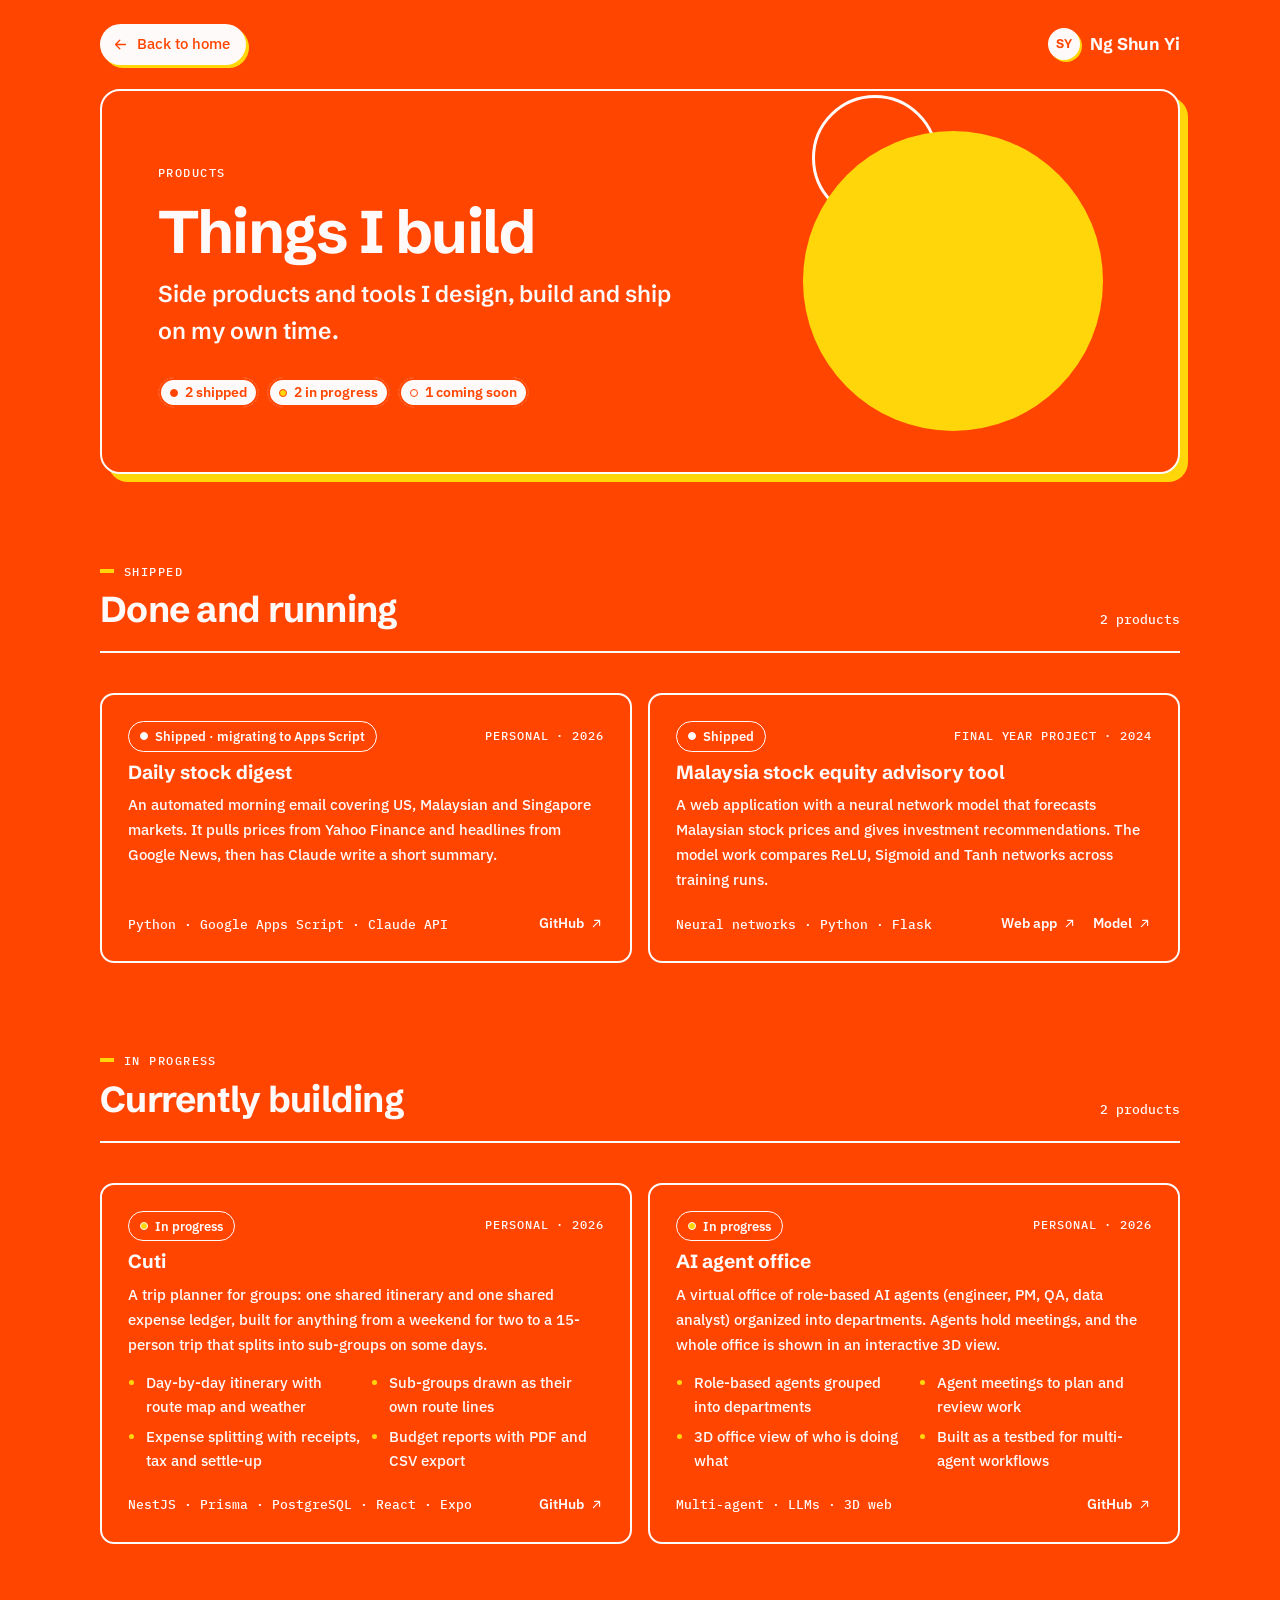
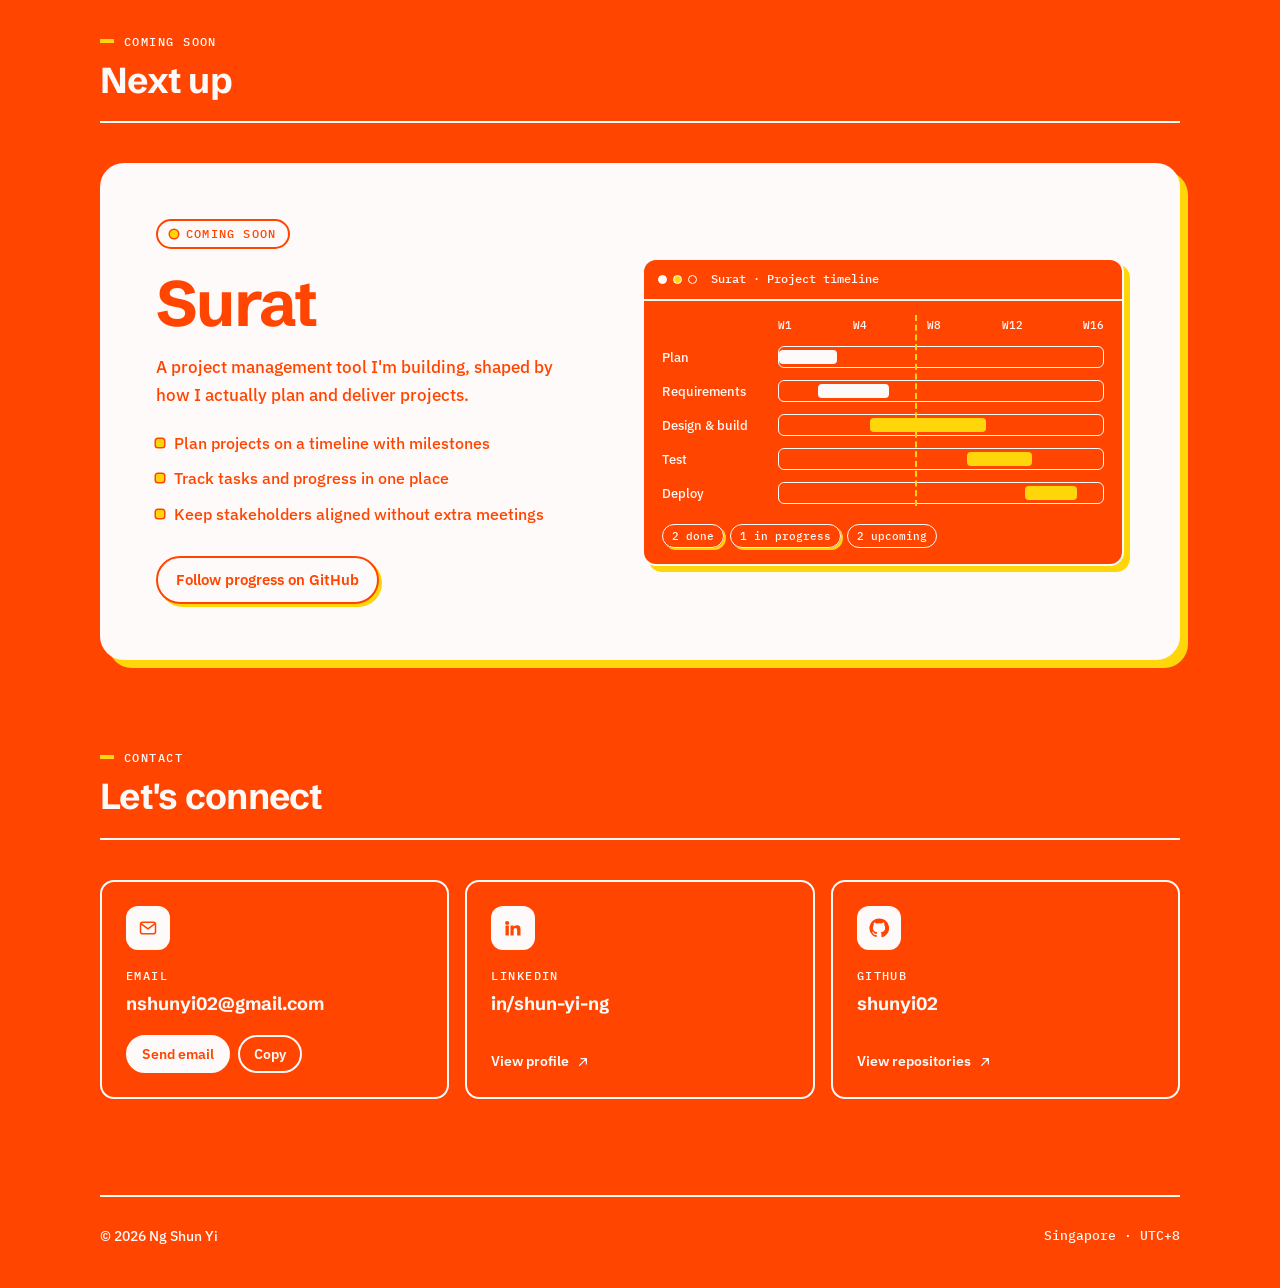
==== commit b419f30e: "Limit the site to red orange, snow and yellow Red orange is the page, snowy white the type, outlines" ====
--- a/products.html
+++ b/products.html
@@ -28,8 +28,8 @@
 .pcard.wide{grid-column:1/-1;padding:30px}
 .soon-label{margin-top:88px}
 #surat.group{padding-top:0}
-.back-home{display:inline-flex;align-items:center;gap:8px;font-size:15px;font-weight:500;text-decoration:none;color:var(--ink);padding:8px 16px 8px 12px;border-radius:999px;background:var(--surface);box-shadow:0 0 0 1px var(--line);transition:box-shadow .2s}
-.back-home:hover{box-shadow:0 0 0 1px var(--accent)}
+.back-home{display:inline-flex;align-items:center;gap:8px;font-size:15px;font-weight:500;text-decoration:none;color:var(--ink);padding:8px 16px 8px 12px;border-radius:999px;background:var(--bg);box-shadow:3px 3px 0 var(--yellow);transition:transform .15s}
+.back-home:hover{transform:translate(-1px,-1px)}
 .back-home svg{width:17px;height:17px;transition:transform .2s}
 .back-home:hover svg{transform:translateX(-3px)}
 .back{font-size:14.5px;text-decoration:none;font-weight:500}
--- a/assets/styles.css
+++ b/assets/styles.css
@@ -1,439 +1,373 @@
-/* Layout: one 1080px column. Three colours only: red orange, snowy white and punk yellow, with a deep
-   red-brown ink for text. Flat red-orange hero with a yellow disc; buttons and panels wear an ink outline
-   and a hard offset shadow. One theme: the palette has no dark version. */
+/* Layout: one 1080px column. Three colours and nothing else: red orange is the page, snowy white is the
+   type, the outlines and a few inverted panels, punk yellow is decoration only (hard shadows, dots, the
+   hero disc, underlines, progress lines), never a ground for text or text itself. No tints, blends,
+   gradients or transparency, so no fourth colour appears anywhere.
+   Two scopes set the colours: red (the page) and snow (an inverted panel). Inside a scope, --bg is the
+   ground, --ink the type and lines; an element that inverts swaps them. */
 :root{
   --red:#FF4500; --snow:#FFFAFA; --yellow:#FFD60A;
-  --bg:var(--snow); --surface:#FFFFFF; --ink:#2A0F05; --muted:#8F4E38; --line:#F5D9CC;
-  --accent:#D63A00; --accent-soft:#FFF0B3; --gold:var(--accent);
-  --hero-ink:var(--ink); --hero-muted:var(--ink); --amber:var(--yellow); --band:var(--yellow);
-  --hard:3px 3px 0 var(--ink);
+  --bg:var(--red); --ink:var(--snow); --line:var(--snow); --muted:var(--ink); --accent:var(--yellow);
+  --pop:4px 4px 0 var(--yellow);
   --f-display:"Schibsted Grotesk","Helvetica Neue",Arial,sans-serif;
   --f-body:"IBM Plex Sans","Segoe UI",Roboto,Arial,sans-serif;
   --f-mono:"IBM Plex Mono",ui-monospace,"SFMono-Regular",Menlo,Consolas,monospace;
   /* tokens the scroll moments (assets/moments) read */
   --font-display:var(--f-display); --font-text:var(--f-body); --display-weight:700; --display-tracking:-.025em;
-  --t-h2:clamp(30px,4.4vw,52px); --t-lead:20px; --r-md:14px; --gutter:48px; --nav:64px; --ground-bg:var(--yellow);
+  --t-h2:clamp(30px,4.4vw,52px); --t-lead:20px; --r-md:14px; --gutter:48px; --nav:64px; --ground-bg:var(--red);
   --s-2:8px; --s-4:16px; --s-5:24px; --s-6:32px; --s-7:48px;
   color-scheme:light;
 }
+/* the inverted panels */
+.spec,#projects,.kit.pm,.pmini.dark,.pd-card,.win,.soon-panel,.mark,.tb,.s-ico,.link-card .ico,.dl,
+.tab-ind,.btn.primary,.mini.primary,.pt-go,.topbar ul a.active,.legend .st,.back-home{
+  --bg:var(--snow); --ink:var(--red); --line:var(--red); --muted:var(--red)}
+/* red again inside a snow panel */
+#projects .proj,.soon-panel .mock,.kit.pm .tool,.kit.pm .s-ico,.spec .s-ico{
+  --bg:var(--red); --ink:var(--snow); --line:var(--snow); --muted:var(--snow)}
 
 *{box-sizing:border-box}
 [hidden]{display:none!important}
-html{scroll-behavior:smooth}
+html{scroll-behavior:smooth;background:var(--red)}
 @media (prefers-reduced-motion:reduce){html{scroll-behavior:auto}}
-body{background:var(--bg);color:var(--ink);font-family:var(--f-body);font-size:16px;line-height:1.65;
-  padding-left:max(16px,env(safe-area-inset-left,0px));padding-right:max(16px,env(safe-area-inset-right,0px))}
+::selection{background:var(--yellow);color:var(--red)}
+body{margin:0;background:var(--bg);color:var(--ink);font-family:var(--f-body);font-size:16.5px;font-weight:500;line-height:1.65;
+  padding:0 max(16px,env(safe-area-inset-right,0px)) 0 max(16px,env(safe-area-inset-left,0px))}
 .wrap{max-width:1080px;margin:0 auto}
-a{color:var(--accent);text-decoration-thickness:1px;text-underline-offset:3px}
-a:focus-visible,button:focus-visible{outline:2px solid var(--accent);outline-offset:3px;border-radius:3px}
-h1,h2,h3{font-family:var(--f-display);text-wrap:balance;margin:0;line-height:1.15}
+a{color:var(--ink);text-decoration-color:var(--yellow);text-decoration-thickness:2px;text-underline-offset:4px}
+a:focus-visible,button:focus-visible{outline:2px solid var(--ink);outline-offset:3px;border-radius:3px}
+h1,h2,h3{font-family:var(--f-display);text-wrap:balance;margin:0;line-height:1.15;color:var(--ink)}
 p{margin:0}
-.label{font-family:var(--f-mono);font-size:12px;letter-spacing:.12em;text-transform:uppercase;color:var(--muted)}
+.label{font-family:var(--f-mono);font-size:12px;font-weight:500;letter-spacing:.12em;text-transform:uppercase;color:var(--ink)}
+/* a label with a yellow tick in front: the embellishment that marks every section */
+.sec-label .label::before,#delivery .mo-pc__text > .label::before{content:"";display:inline-block;width:14px;height:4px;margin-right:10px;vertical-align:3px;background:var(--yellow)}
 
 /* nav */
 nav{display:flex;justify-content:space-between;align-items:center;gap:16px;padding-block:24px;flex-wrap:wrap}
 .brand{font-family:var(--f-display);font-weight:700;font-size:17px;color:var(--ink);text-decoration:none;display:flex;align-items:center;gap:10px}
-.mark{width:32px;height:32px;border-radius:50%;background:var(--accent);color:var(--bg);display:grid;place-items:center;font-size:12.5px;letter-spacing:.03em}
+.mark{width:32px;height:32px;border-radius:50%;background:var(--bg);color:var(--ink);display:grid;place-items:center;font-size:12.5px;letter-spacing:.03em;box-shadow:2px 2px 0 var(--yellow)}
 nav ul{list-style:none;margin:0;padding:0;display:flex;gap:26px;flex-wrap:wrap}
-nav ul a{color:var(--muted);text-decoration:none;font-size:14.5px}
-nav ul a:hover{color:var(--ink)}
-
-/* hero panel */
-.hero{position:relative;overflow:hidden;border-radius:20px;color:var(--ink);isolation:isolate;background:var(--red)}
-/* a flat yellow disc on the right, with a snow ring offset from it */
+nav ul a{color:var(--ink);text-decoration:none;font-size:14.5px;background:linear-gradient(var(--yellow),var(--yellow)) 0 100%/0 2px no-repeat;transition:background-size .25s ease}
+nav ul a:hover{background-size:100% 2px}
+
+/* hero panel: red on red, held by a snow outline and a yellow hard shadow */
+.hero{position:relative;overflow:hidden;border-radius:20px;color:var(--ink);isolation:isolate;background:var(--red);border:2px solid var(--snow);box-shadow:8px 8px 0 var(--yellow)}
 .hero::before,.hero::after{content:"";position:absolute;z-index:-1;border-radius:50%;aspect-ratio:1}
 .hero::after{right:7%;top:50%;width:min(32vw,300px);transform:translateY(-50%);background:var(--yellow)}
 .hero::before{right:calc(7% + min(32vw,300px) * .55);top:calc(50% - min(32vw,300px) * .62);width:min(13vw,120px);border:3px solid var(--snow)}
 @media (max-width:880px){.hero::after{width:130px;top:28px;right:24px;transform:none}.hero::before{width:56px;top:20px;right:128px}}
 .hero-inner{padding:88px 56px 84px;max-width:640px}
-.hero .label{color:var(--ink)}
-.hero h1{font-size:clamp(42px,6.2vw,68px);font-weight:700;letter-spacing:-.025em;margin-top:14px;color:var(--snow)}
-.hero .role{font-family:var(--f-display);font-size:clamp(19px,2.2vw,23px);font-weight:600;color:var(--ink);margin-top:10px}
-.hero .lede{margin-top:24px;max-width:54ch;font-size:17px;color:var(--ink)}
+.hero h1{font-size:clamp(42px,6.2vw,68px);font-weight:700;letter-spacing:-.025em;margin-top:14px}
+.hero .role{font-family:var(--f-display);font-size:clamp(19px,2.2vw,23px);font-weight:600;margin-top:10px}
+.hero .lede{margin-top:24px;max-width:54ch;font-size:17px}
 .cta{display:flex;gap:10px;flex-wrap:wrap;margin-top:32px}
-/* buttons: ink outline and a hard shadow; they step up on hover and press flat on click */
+/* buttons: a snow outline and a yellow hard shadow; they step up on hover and press flat on click */
 .btn{display:inline-flex;align-items:center;gap:8px;padding:10px 18px;border-radius:999px;font-weight:600;font-size:15px;text-decoration:none;
-  color:var(--ink);background:var(--snow);border:2px solid var(--ink);box-shadow:var(--hard);transition:transform .15s ease,box-shadow .15s ease,background .2s}
-.btn:hover{transform:translate(-1px,-1px);box-shadow:4px 4px 0 var(--ink)}
-.btn:active{transform:translate(3px,3px);box-shadow:0 0 0 var(--ink)}
-.btn.primary{background:var(--yellow)}
+  color:var(--ink);background:var(--bg);border:2px solid var(--snow);box-shadow:3px 3px 0 var(--yellow);transition:transform .15s ease,box-shadow .15s ease}
+.btn:hover{transform:translate(-1px,-1px);box-shadow:var(--pop)}
+.btn:active{transform:translate(3px,3px);box-shadow:0 0 0 var(--yellow)}
 .btn svg{width:16px;height:16px;flex:none}
-.btn:focus-visible{outline-color:var(--ink)}
 @media (prefers-reduced-motion:reduce){.btn,.btn:hover,.btn:active{transition:none;transform:none}}
 
-/* spec strip under the hero */
-.spec{margin-top:16px;background:var(--surface);border-radius:16px;box-shadow:0 0 0 1px var(--line)}
-.spec dl{margin:0;display:grid;grid-template-columns:repeat(3,minmax(0,1fr))}
-.spec .row{padding:18px 22px;border-right:1px solid var(--line);border-bottom:1px solid var(--line);min-width:0}
-.spec .row:nth-child(3n){border-right:0}
-.spec .row:nth-child(n+4){border-bottom:0}
-.spec dt{font-family:var(--f-mono);font-size:11.5px;letter-spacing:.1em;color:var(--muted);text-transform:uppercase}
-.spec dd{margin:4px 0 0;font-size:15px;color:var(--ink)}
-.dot{display:inline-block;width:7px;height:7px;border-radius:50%;background:var(--red);margin-right:8px;vertical-align:1px;box-shadow:0 0 0 3px var(--accent-soft)}
+/* spec strip under the hero: a snow panel */
+.spec{margin-top:24px;background:var(--bg);color:var(--ink);border-radius:16px;padding:8px}
+.spec dl{margin:0;display:grid;grid-template-columns:repeat(3,minmax(0,1fr));gap:0}
+.spec .row{display:flex;gap:14px;align-items:flex-start;padding:18px;border-radius:12px;min-width:0}
+.spec .row > div{min-width:0}
+.spec dt{font-family:var(--f-mono);font-size:11px;letter-spacing:.1em;text-transform:uppercase}
+.spec dd{margin:4px 0 0;font-family:var(--f-display);font-size:16px;font-weight:600;line-height:1.3}
+.dd-sub{display:block;margin-top:3px;font-family:var(--f-body);font-size:13.5px;font-weight:500}
+.spec dd.tags{display:flex;flex-wrap:wrap;gap:6px;margin-top:7px}
+.spec dd.tags span{font-family:var(--f-mono);font-size:12px;font-weight:500;padding:2px 8px;border-radius:6px;border:1.5px solid var(--line)}
+.dot{display:inline-block;width:8px;height:8px;border-radius:50%;background:var(--yellow);margin-right:8px;vertical-align:2px;box-shadow:0 0 0 1.5px var(--ink)}
+.s-ico{flex:none;width:38px;height:38px;border-radius:10px;display:grid;place-items:center;background:var(--bg);color:var(--ink)}
+.s-ico svg{width:19px;height:19px}
 
 /* sections */
 section{padding-block:104px 0}
 section > *{min-width:0}
 .sec-label{display:flex;align-items:flex-end;justify-content:space-between;gap:16px;flex-wrap:wrap;
-  padding-bottom:20px;margin-bottom:40px;border-bottom:1px solid var(--line)}
-.sec-label .label{color:var(--accent)}
-.sec-label h2{font-size:clamp(28px,3.4vw,36px);font-weight:600;letter-spacing:-.02em;margin-top:8px}
-.sec-label .count{font-family:var(--f-mono);font-size:13px;color:var(--muted)}
-/* projects sit in their own tinted band so the section reads as a distinct block */
-#projects{margin-top:104px;padding:56px;background:var(--band);border-radius:24px}
-#projects .sec-label{border-color:color-mix(in srgb,var(--ink) 25%,transparent)}
-#projects .sec-label .label{color:var(--ink)}
+  padding-bottom:20px;margin-bottom:40px;border-bottom:2px solid var(--line)}
+.sec-label h2{font-size:clamp(28px,3.4vw,36px);font-weight:700;letter-spacing:-.02em;margin-top:8px}
+.sec-label .count{font-family:var(--f-mono);font-size:13px}
+/* projects: a snow band, its cards red */
+#projects{margin-top:104px;padding:56px;background:var(--bg);color:var(--ink);border-radius:24px;box-shadow:8px 8px 0 var(--yellow)}
 #projects + section{padding-top:104px}
 
 /* timeline */
-.timeline{list-style:none;margin:0;padding:0 0 0 26px;border-left:1px solid var(--line);display:grid;gap:44px}
+.timeline{list-style:none;margin:0;padding:0 0 0 26px;border-left:2px solid var(--line);display:grid;gap:44px;position:relative}
 .job{position:relative;display:grid;grid-template-columns:150px 1fr;gap:24px}
-.job::before{content:"";position:absolute;left:-31px;top:7px;width:9px;height:9px;border-radius:50%;background:var(--bg);border:2px solid var(--muted)}
-.job.current::before{background:var(--accent);border-color:var(--accent);box-shadow:0 0 0 4px var(--accent-soft)}
-.when{font-family:var(--f-mono);font-size:13px;color:var(--muted);line-height:1.5}
-.now{display:inline-block;margin-top:8px;font-size:11px;letter-spacing:.1em;text-transform:uppercase;color:var(--ink);background:var(--yellow);padding:2px 9px;border-radius:999px}
-.job h3{font-size:20px;font-weight:600}
-.org{color:var(--muted);margin-top:2px;font-size:15px}
-.job ul{margin:14px 0 0;padding-left:18px;display:grid;gap:6px;max-width:66ch;color:var(--ink)}
-.job li::marker{color:var(--muted)}
-.job li b{font-weight:600}
+.job::before{content:"";position:absolute;left:-33px;top:7px;width:12px;height:12px;border-radius:50%;background:var(--bg);border:2px solid var(--line);transition:background .35s}
+.job.current::before,.job.lit::before{background:var(--yellow)}
+.when{font-family:var(--f-mono);font-size:13px;line-height:1.5}
+.now{display:inline-flex;align-items:center;gap:6px;margin-top:8px;font-size:11px;letter-spacing:.1em;text-transform:uppercase;padding:1px 9px;border-radius:999px;border:1.5px solid var(--line)}
+.now::before{content:"";width:6px;height:6px;border-radius:50%;background:var(--yellow)}
+.job h3{font-size:20px;font-weight:700}
+.org{margin-top:2px;font-size:15px;font-family:var(--f-mono)}
+.job ul{margin:14px 0 0;padding-left:18px;display:grid;gap:6px;max-width:66ch}
+.job li::marker{color:var(--yellow)}
+.job li b{font-weight:700}
+/* the timeline fills with yellow as it scrolls past */
+.timeline::before{content:"";position:absolute;left:-2px;top:0;width:2px;height:calc(var(--tp,0) * 100%);background:var(--yellow)}
 
 /* projects */
 .grid{display:grid;grid-template-columns:repeat(2,minmax(0,1fr));gap:16px}
-.proj{background:var(--surface);border-radius:14px;padding:26px;display:flex;flex-direction:column;gap:10px;
-  box-shadow:0 1px 2px rgba(42,15,5,.05),0 0 0 1px var(--line);transition:transform .2s ease,box-shadow .2s ease}
-.proj:hover{transform:translateY(-2px);box-shadow:0 10px 28px -12px rgba(42,15,5,.22),0 0 0 1px var(--line)}
+.proj{position:relative;background:var(--bg);color:var(--ink);border-radius:14px;padding:26px;display:flex;flex-direction:column;gap:10px;
+  border:2px solid var(--line);transition:transform .2s ease,box-shadow .2s ease}
+.proj:hover{transform:translateY(-2px);box-shadow:var(--pop)}
 @media (prefers-reduced-motion:reduce){.proj,.proj:hover{transition:none;transform:none}}
 .proj-top{display:flex;justify-content:space-between;align-items:center;gap:12px;flex-wrap:wrap}
-.tag{font-family:var(--f-mono);font-size:11.5px;letter-spacing:.08em;text-transform:uppercase;color:var(--muted)}
-.award{font-family:var(--f-mono);font-size:11px;letter-spacing:.05em;color:var(--gold);background:color-mix(in srgb,var(--gold) 12%,transparent);padding:3px 9px;border-radius:999px}
-.proj h3{font-size:19px;font-weight:600}
-.proj p{color:var(--muted);font-size:15px}
-.stack{margin-top:auto;padding-top:8px;font-family:var(--f-mono);font-size:12.5px;color:var(--accent)}
-
-/* project tabs */
-.tabs{display:flex;gap:6px;flex-wrap:wrap;margin:-12px 0 28px;padding:5px;background:color-mix(in srgb,var(--muted) 12%,transparent);border-radius:999px;width:fit-content;max-width:100%}
-.tab{font:inherit;font-size:14.5px;font-weight:500;color:var(--muted);background:none;border:0;padding:8px 16px;border-radius:999px;cursor:pointer;display:inline-flex;gap:8px;align-items:center}
-.tab span{font-family:var(--f-mono);font-size:12px;opacity:.75}
-.tab:hover{color:var(--ink)}
-.tab[aria-selected="true"]{background:var(--surface);color:var(--ink);box-shadow:0 1px 3px rgba(42,15,5,.08)}
+.tag{font-family:var(--f-mono);font-size:11.5px;letter-spacing:.08em;text-transform:uppercase}
+.proj h3{font-size:19px;font-weight:700}
+.proj p{font-size:15px}
+.stack{margin-top:auto;padding-top:8px;font-family:var(--f-mono);font-size:12.5px}
+.pill{font-family:var(--f-mono);font-size:11px;letter-spacing:.05em;padding:2px 10px;border-radius:999px;border:1.5px solid var(--line)}
+.points{margin:4px 0 0;padding-left:18px;display:grid;grid-template-columns:repeat(2,minmax(0,1fr));gap:6px 28px;font-size:14.5px}
+.points li::marker{color:var(--yellow)}
 .grid.three{grid-template-columns:repeat(3,minmax(0,1fr))}
 .proj.feature{grid-column:1/-1;padding:32px}
 .proj.feature h3{font-size:23px}
-.pill{font-family:var(--f-mono);font-size:11px;letter-spacing:.05em;color:var(--ink);background:var(--yellow);padding:3px 10px;border-radius:999px}
-.points{margin:4px 0 0;padding-left:18px;display:grid;grid-template-columns:repeat(2,minmax(0,1fr));gap:6px 28px;font-size:14.5px;color:var(--ink)}
-.points li::marker{color:var(--accent)}
-.award-card .place{font-family:var(--f-display);font-size:30px;font-weight:700;letter-spacing:-.02em;color:var(--accent);line-height:1.1}
-.award-card .event{font-family:var(--f-mono);font-size:12px;letter-spacing:.04em;color:var(--muted);margin-bottom:8px}
+.award-card .place{font-family:var(--f-display);font-size:30px;font-weight:700;letter-spacing:-.02em;line-height:1.1;text-decoration:underline 4px var(--yellow);text-underline-offset:6px}
+.award-card .event{font-family:var(--f-mono);font-size:12px;letter-spacing:.04em;margin-bottom:8px}
 .pc-foot{margin-top:auto;padding-top:10px;display:flex;justify-content:space-between;align-items:center;gap:12px;flex-wrap:wrap}
 .pc-foot .stack{margin:0;padding:0}
 .pc-links{display:flex;gap:16px;flex-wrap:wrap}
-.pc-link{display:inline-flex;align-items:center;gap:5px;font-size:14px;font-weight:500;text-decoration:none;color:var(--ink);position:relative;z-index:1}
+.pc-link{display:inline-flex;align-items:center;gap:5px;font-size:14px;font-weight:600;text-decoration:none;color:var(--ink);position:relative;z-index:1}
 .pc-link svg{width:15px;height:15px;transition:transform .25s}
 .pc-link:hover svg{transform:translate(2px,-2px)}
+
+/* project tabs */
+.tabs{position:relative;display:flex;gap:6px;flex-wrap:wrap;margin:-12px 0 28px;padding:4px;border:2px solid var(--line);border-radius:999px;width:fit-content;max-width:100%}
+.tab{position:relative;z-index:1;font:inherit;font-size:14.5px;font-weight:600;color:var(--ink);background:none;border:0;padding:8px 16px;border-radius:999px;cursor:pointer;display:inline-flex;gap:8px;align-items:center;transition:color .25s}
+.tab span{font-family:var(--f-mono);font-size:12px}
+/* the sliding indicator is red inside the snow band, so the chosen tab's words turn snow */
+.tab-ind{position:absolute;z-index:0;top:0;left:0;border-radius:999px;background:var(--red);
+  transition:transform .4s cubic-bezier(.3,.8,.2,1),width .4s cubic-bezier(.3,.8,.2,1),height .4s}
+.tab[aria-selected="true"]{color:var(--snow)}
+@keyframes cardIn{from{opacity:0;translate:0 12px}to{opacity:1;translate:none}}
+.fade .proj{animation:cardIn .5s cubic-bezier(.2,.7,.2,1) both;animation-delay:calc(var(--i,0) * 70ms)}
 @media (max-width:880px){.grid.three{grid-template-columns:1fr 1fr}}
 @media (max-width:620px){.grid.three,.points{grid-template-columns:1fr}.proj.feature{padding:24px}.tabs{border-radius:16px}}
 
+/* KPI row on feature card */
+.kpis{display:grid;grid-template-columns:repeat(4,minmax(0,1fr));gap:2px;background:var(--line);border:2px solid var(--line);border-radius:12px;overflow:hidden;margin:6px 0 4px}
+.kpis > div{background:var(--bg);padding:14px 16px;display:flex;flex-direction:column;gap:2px;min-width:0}
+.kpis .k{font-family:var(--f-display);font-size:20px;font-weight:700;letter-spacing:-.01em}
+.kpis .kl{font-family:var(--f-mono);font-size:11px;letter-spacing:.08em;text-transform:uppercase}
+@media (max-width:620px){.kpis{grid-template-columns:1fr 1fr}}
+
 /* skills */
 .skills{display:grid;grid-template-columns:repeat(2,minmax(0,1fr));gap:36px 48px}
-.skills h3{font-size:16px;font-weight:600;margin-bottom:12px}
+.skills.kits{gap:16px}
+.skills h3{font-size:16px;font-weight:700;margin-bottom:12px}
+.kit{background:var(--bg);color:var(--ink);border-radius:18px;border:2px solid var(--line);padding:24px;display:flex;flex-direction:column;gap:12px;min-width:0}
+.kit.pm{box-shadow:8px 8px 0 var(--yellow)}
+.kit-head{display:flex;align-items:center;gap:12px;margin-bottom:4px}
+.kit-head h3{font-size:18px;margin:0}
+.kit-sub{font-family:var(--f-mono);font-size:11px;letter-spacing:.1em;text-transform:uppercase;margin-top:4px}
+.tools{list-style:none;margin:0;padding:0;display:grid;grid-template-columns:repeat(auto-fill,minmax(172px,1fr));gap:8px}
+.tool{display:flex;align-items:center;gap:10px;padding:7px 9px;border-radius:10px;background:var(--bg);color:var(--ink);border:1.5px solid var(--line);min-width:0;transition:box-shadow .2s,transform .2s}
+.tool:hover{transform:translateY(-1px);box-shadow:3px 3px 0 var(--yellow)}
+/* the tool's real logo, one colour, on an inverted tile */
+.tb{flex:none;width:32px;height:32px;border-radius:8px;display:grid;place-items:center;background:var(--bg);color:var(--ink)}
+.tb svg{width:20px;height:20px}
+.tb svg.wide{width:28px}
+.tn{font-size:14px;font-weight:600;min-width:0;line-height:1.25}
+.dl{margin-left:auto;flex:none;font-family:var(--f-mono);font-size:10px;letter-spacing:.06em;text-transform:uppercase;color:var(--ink);background:var(--bg);padding:2px 7px;border-radius:999px;box-shadow:2px 2px 0 var(--yellow)}
 .chips{display:flex;flex-wrap:wrap;gap:8px}
-.chips span{font-size:14px;background:var(--surface);box-shadow:0 0 0 1px var(--line);padding:5px 12px;border-radius:999px}
+.chips span{font-size:13.5px;padding:3px 11px;border-radius:999px;border:1.5px solid var(--line)}
 .facts{display:grid;grid-template-columns:repeat(2,minmax(0,1fr));gap:28px;margin-top:56px}
-.facts h3{font-size:15px;font-weight:600;margin-bottom:10px}
+.facts h3{font-size:15px;margin-bottom:10px}
 .facts ul{list-style:none;margin:0;padding:0;display:grid;gap:6px;font-size:14.5px}
-.sub{color:var(--muted)}
+.sub{font-family:var(--f-mono);font-size:13px}
+@media (prefers-reduced-motion:reduce){.tool,.tool:hover{transform:none;transition:none}}
 
 /* education */
 .edu{display:grid;gap:28px}
 .edu-item{display:grid;grid-template-columns:150px 1fr;gap:24px}
-.edu-item h3{font-size:18px;font-weight:600}
-.edu-item p{color:var(--muted);font-size:15px;margin-top:4px;max-width:66ch}
+.edu-item h3{font-size:18px}
+.edu-item p{font-size:15px;margin-top:4px;max-width:66ch}
 .beyond{margin-top:56px}
 .beyond ul{list-style:none;margin:16px 0 0;padding:0;display:grid;grid-template-columns:repeat(2,minmax(0,1fr));gap:16px 40px}
-.beyond li{font-size:15px;font-weight:500}
-.beyond li span{display:block;color:var(--muted);font-size:13.5px;font-weight:400}
+.beyond li{font-size:15px;font-weight:700}
+.beyond li span{display:block;font-family:var(--f-mono);font-size:12.5px;font-weight:500}
 
 /* contact */
 .contact{padding-bottom:96px}
-.contact h2.big{font-size:clamp(28px,4vw,42px);font-weight:600;letter-spacing:-.02em;max-width:20ch}
-.contact p.intro{color:var(--muted);margin-top:14px;max-width:54ch}
-.links{display:grid;grid-template-columns:repeat(3,minmax(0,1fr));gap:14px;margin-top:32px}
-.link-card{background:var(--surface);border-radius:14px;box-shadow:0 0 0 1px var(--line);padding:18px 20px;display:flex;flex-direction:column;gap:6px;min-width:0}
-.link-card .v{font-size:15px;overflow-wrap:anywhere}
-.link-card .actions{display:flex;gap:16px;align-items:center;margin-top:4px;font-size:14px}
-
-
-footer{display:flex;justify-content:space-between;gap:16px;flex-wrap:wrap;padding-block:28px 40px;border-top:1px solid var(--line);color:var(--muted);font-size:13.5px}
+.contact p.intro{max-width:54ch;font-size:17px}
+.links{display:grid;grid-template-columns:repeat(3,minmax(0,1fr));gap:16px;margin-top:32px}
+.link-card{position:relative;background:var(--bg);color:var(--ink);border-radius:14px;border:2px solid var(--line);padding:24px;display:flex;flex-direction:column;gap:16px;min-width:0;text-decoration:none;transition:transform .25s ease,box-shadow .25s ease}
+.link-card .ico{width:44px;height:44px;border-radius:12px;display:grid;place-items:center;background:var(--bg);color:var(--ink)}
+.link-card .ico svg{width:20px;height:20px}
+.lc-body{display:flex;flex-direction:column;gap:4px;min-width:0}
+.link-card .v{font-family:var(--f-display);font-size:18px;font-weight:700;overflow-wrap:anywhere}
+.lc-actions{display:flex;gap:8px;flex-wrap:wrap;margin-top:auto}
+.mini{font:inherit;font-size:13.5px;font-weight:600;padding:6px 14px;border-radius:999px;text-decoration:none;cursor:pointer;
+  border:2px solid var(--snow);background:var(--bg);color:var(--ink);transition:transform .15s ease,box-shadow .15s ease}
+.mini:hover{transform:translate(-1px,-1px);box-shadow:3px 3px 0 var(--yellow)}
+.mini:active{transform:none;box-shadow:none}
+.lc-foot{margin-top:auto;display:inline-flex;align-items:center;gap:6px;font-size:14px;font-weight:600}
+.lc-foot .arr{width:16px;height:16px;transition:transform .25s ease}
+.link-card.go:hover{transform:translateY(-2px);box-shadow:var(--pop)}
+.link-card.go:hover .arr{transform:translate(2px,-2px)}
+@media (prefers-reduced-motion:reduce){.link-card,.lc-foot .arr,.mini{transition:none}.link-card.go:hover,.mini:hover{transform:none}}
+
+footer{display:flex;justify-content:space-between;gap:16px;flex-wrap:wrap;padding-block:28px 40px;border-top:2px solid var(--line);font-size:13.5px}
 footer .m{font-family:var(--f-mono);font-size:12.5px}
+
+/* delivery: the pinned steps (assets/moments/pinned-chapters) and the drawn window each step shows */
+#delivery .mo-pc__text h2{font-size:clamp(28px,3.4vw,36px);font-weight:700;letter-spacing:-.02em;margin-top:-16px}
+#delivery .mo-pc__step{border-left-width:3px}
+#delivery .mo-pc__step h3{font-family:var(--f-display);font-weight:700}
+#delivery .mo-pc__step p{font-size:15.5px}
+#delivery .mo-pc__visuals,#delivery .mo-pc__visual--lit{border-radius:18px;border:2px dashed var(--snow)}
+#delivery.is-live .mo-pc__visual--lit{border:0}
+#delivery:not(.is-live) .mo-pc__visual--lit{aspect-ratio:auto;padding:20px 24px 28px 18px}
+
+/* a drawn app window: a snow panel with a yellow hard shadow (the delivery steps; the Surat mock is red) */
+.win,.mock{background:var(--bg);color:var(--ink);border:2px solid var(--line);border-radius:14px;box-shadow:6px 6px 0 var(--yellow);overflow:hidden}
+.win{width:100%;max-width:420px;font-size:12.5px}
+.mock-bar{display:flex;align-items:center;gap:6px;padding:10px 14px;border-bottom:2px solid var(--line)}
+.mock-bar i{width:9px;height:9px;border-radius:50%;border:1.5px solid var(--line)}
+.mock-bar i:first-child{background:var(--ink)}
+.mock-bar i:nth-child(2){background:var(--yellow)}
+.mock-bar span{margin-left:8px;font-family:var(--f-mono);font-size:11.5px}
+.win-body{padding:14px 16px 16px;display:grid;gap:8px}
+.win-row{display:flex;align-items:center;justify-content:space-between;gap:10px;padding:6px 10px;border-radius:8px;border:1.5px solid var(--line)}
+.win-row b{font-weight:600}
+.tick{flex:none;font-family:var(--f-mono);font-size:10.5px;padding:1px 8px;border-radius:999px;border:1.5px solid var(--line);background:var(--bg);color:var(--ink)}
+.tick.red{--bg:var(--red);--ink:var(--snow);--line:var(--red)}
+.flow{display:flex;flex-wrap:wrap;align-items:center;gap:6px}
+.flow span{padding:5px 10px;border-radius:8px;border:1.5px solid var(--line);background:var(--bg);color:var(--ink);font-weight:600}
+.flow .gap{--line:var(--red);box-shadow:3px 3px 0 var(--yellow)}
+.flow i{font-style:normal;font-family:var(--f-mono)}
+.win-note{font-family:var(--f-mono);font-size:11px}
+.win-big{font-family:var(--f-display);font-size:34px;font-weight:700;letter-spacing:-.02em;line-height:1;text-decoration:underline 4px var(--yellow);text-underline-offset:5px}
+
+/* the statement (assets/moments/word-highlight): each word rests as a snow outline and fills as the
+   scroll reaches it; the strong words get a yellow underline */
+#statement{--accent:var(--snow)}
+#statement .mo-wh__text{color:var(--ink)}
+#statement .mo-w{color:transparent;-webkit-text-stroke:1.5px var(--snow);transition:color 160ms ease}
+#statement .mo-w.is-on,#statement strong .mo-w.is-on{color:var(--snow)}
+#statement strong{text-decoration:underline 6px var(--yellow);text-underline-offset:8px;text-decoration-skip-ink:none}
+@media (prefers-reduced-motion:reduce){#statement .mo-w{color:var(--snow)}}
+
+/* Surat coming soon: a snow panel with a red mock inside */
+.soon-panel{position:relative;overflow:hidden;border-radius:24px;padding:56px;display:grid;grid-template-columns:1fr 1.1fr;gap:48px;align-items:center;background:var(--bg);color:var(--ink);box-shadow:8px 8px 0 var(--yellow)}
+.soon-panel > *{min-width:0}
+.soon-pill{display:inline-flex;align-items:center;gap:8px;font-family:var(--f-mono);font-size:12px;letter-spacing:.1em;text-transform:uppercase;border:2px solid var(--line);padding:3px 12px;border-radius:999px}
+.pulse{width:8px;height:8px;border-radius:50%;background:var(--yellow);box-shadow:0 0 0 1.5px var(--ink);animation:pulse 2s 3}
+@keyframes pulse{50%{transform:scale(1.6)}}
+.soon h2{font-size:clamp(44px,6vw,64px);font-weight:700;letter-spacing:-.03em;margin-top:18px}
+.soon-tag{margin-top:12px;font-size:17px;max-width:42ch}
+.soon-feat{list-style:none;margin:22px 0 0;padding:0;display:grid;gap:10px}
+.soon-feat li{display:flex;gap:10px;align-items:baseline;font-size:15.5px}
+.soon-feat li::before{content:"";flex:none;width:8px;height:8px;border-radius:2px;background:var(--yellow);box-shadow:0 0 0 1.5px var(--ink);translate:0 -2px}
+.soon .cta{margin-top:28px}
+.soon-panel .btn{border-color:var(--red)}
+.mock-body{position:relative;padding:16px 18px 10px;display:grid;gap:12px}
+.g-head,.g-row{display:grid;grid-template-columns:104px 1fr;gap:12px;align-items:center}
+.g-weeks{display:flex;justify-content:space-between;font-family:var(--f-mono);font-size:10.5px}
+.g-weeks b{font-weight:500}
+.g-lbl{font-size:12.5px;white-space:nowrap;overflow:hidden;text-overflow:ellipsis}
+.g-track{position:relative;height:22px;border-radius:6px;border:1.5px solid var(--line)}
+.g-bar{position:absolute;top:3px;bottom:3px;left:var(--x);width:var(--w);border-radius:4px;background:var(--yellow);
+  transform-origin:left;transform:scaleX(1);transition:transform .7s cubic-bezier(.2,.7,.2,1);transition-delay:calc(var(--i) * 120ms)}
+.g-bar.done{background:var(--snow)}
+.js .mock:not(.go) .g-bar{transform:scaleX(0)}
+.g-today{position:absolute;top:14px;bottom:8px;left:calc(18px + 104px + 12px + (100% - 36px - 116px) * .42);width:0;border-left:2px dashed var(--yellow)}
+.mock-foot{display:flex;gap:6px;flex-wrap:wrap;padding:10px 18px 16px}
+.mock-foot .chip{font-family:var(--f-mono);font-size:11px;padding:2px 9px;border-radius:999px;border:1.5px solid var(--line)}
+.mock-foot .chip.ok,.mock-foot .chip.run{box-shadow:2px 2px 0 var(--yellow)}
+@media (max-width:880px){.soon-panel{grid-template-columns:1fr;padding:36px 22px;gap:36px}}
+@media (max-width:620px){.g-head,.g-row{grid-template-columns:84px 1fr}.g-today{left:calc(18px + 84px + 12px + (100% - 36px - 96px) * .42)}}
+@media (prefers-reduced-motion:reduce){.pulse{animation:none}.g-bar{transition:none}}
+
+/* status dots (shared with the products page) */
+.st{display:inline-flex;align-items:center;gap:7px;font-size:13.5px;font-weight:600;padding:3px 11px;border-radius:999px;border:1.5px solid var(--line);color:var(--ink);background:var(--bg)}
+.st i{width:8px;height:8px;border-radius:50%;border:1.5px solid var(--ink)}
+.st.shipped i{background:var(--ink)}.st.wip i{background:var(--yellow)}.st.soon i{background:transparent}
+.pt-go{display:inline-flex;align-items:center;gap:8px;font-weight:700;color:var(--ink);background:var(--bg);padding:10px 18px;border-radius:999px;font-size:15px;text-decoration:none;box-shadow:3px 3px 0 var(--yellow)}
+
+/* products row on main page */
+.see-all{display:inline-flex;align-items:center;gap:6px;font-size:14.5px;font-weight:600;text-decoration:none}
+.see-all svg{width:16px;height:16px;transition:transform .25s}
+.see-all:hover svg{transform:translateX(3px)}
+.pgrid{display:grid;grid-template-columns:repeat(3,minmax(0,1fr));gap:16px}
+.pmini.span2{grid-column:span 2}
+.pmini{display:flex;flex-direction:column;gap:10px;padding:22px;border-radius:16px;background:var(--bg);color:var(--ink);border:2px solid var(--line);
+  text-decoration:none;transition:transform .25s ease,box-shadow .25s ease;min-width:0}
+.pmini:hover{transform:translateY(-2px);box-shadow:var(--pop)}
+.pmini .st{align-self:flex-start;font-size:12px;padding:2px 10px}
+.pmini h3{font-size:18px;font-weight:700;margin-top:4px}
+.pmini p{font-size:14.5px}
+.pm-meta{margin-top:auto;padding-top:6px;font-family:var(--f-mono);font-size:12px}
+.pmini.dark .st i{animation:pulse 2s 3}
+@media (max-width:880px){.pgrid{grid-template-columns:1fr 1fr}}
+@media (max-width:520px){.pgrid{grid-template-columns:1fr}.pmini.span2{grid-column:auto}}
+@media (prefers-reduced-motion:reduce){.pmini,.pmini:hover{transform:none;transition:none}.pmini.dark .st i{animation:none}}
+
+/* product cards as buttons + pop-up */
+button.pmini{font:inherit;text-align:left;cursor:pointer;width:100%}
+.pm-more{font-size:13.5px;font-weight:600;display:inline-flex;align-items:center;gap:6px}
+.pm-more::after{content:"+";font-family:var(--f-mono);width:18px;height:18px;border-radius:50%;display:grid;place-items:center;font-size:13px;background:var(--ink);color:var(--bg);transition:transform .25s}
+.pmini:hover .pm-more::after{transform:rotate(90deg)}
+.pdlg{border:0;padding:0;background:transparent;color:var(--ink);max-width:min(560px,calc(100vw - 32px));width:100%}
+.pdlg::backdrop{background:var(--red)}
+.pdlg[open] .pd-card{animation:pdIn .35s cubic-bezier(.2,.8,.2,1)}
+@keyframes pdIn{from{transform:translateY(14px) scale(.98)}to{transform:none}}
+.pd-card{position:relative;background:var(--bg);color:var(--ink);border-radius:20px;padding:30px;box-shadow:8px 8px 0 var(--yellow);display:flex;flex-direction:column;gap:10px;max-height:calc(100vh - 48px);overflow:auto}
+.pd-card .st{align-self:flex-start;font-size:12.5px;padding:3px 11px}
+.pd-card .st b{font-weight:600}
+.pd-card h2{font-size:28px;font-weight:700;letter-spacing:-.02em;margin-top:6px;padding-right:40px}
+.pd-meta{font-family:var(--f-mono);font-size:12px;letter-spacing:.04em}
+.pd-desc{font-size:16px;margin-top:4px}
+.pd-points{margin:6px 0 0;padding-left:18px;display:grid;gap:6px;font-size:15px}
+.pd-points li::marker{color:var(--ink)}
+.pd-stack{display:flex;flex-wrap:wrap;gap:6px;margin-top:6px}
+.pd-stack span{font-family:var(--f-mono);font-size:12px;padding:2px 8px;border-radius:6px;border:1.5px solid var(--line)}
+.pd-foot{display:flex;gap:8px;flex-wrap:wrap;margin-top:14px;padding-top:16px;border-top:2px solid var(--line)}
+.pd-foot .mini{border-color:var(--red)}
+.pd-foot .mini.primary{--bg:var(--red);--ink:var(--snow)}
+.pd-x{position:absolute;top:18px;right:18px;width:36px;height:36px;border-radius:50%;border:2px solid var(--line);background:var(--bg);color:var(--ink);cursor:pointer;display:grid;place-items:center}
+.pd-x svg{width:18px;height:18px}
+.pd-x:hover{box-shadow:3px 3px 0 var(--yellow)}
+@media (prefers-reduced-motion:reduce){.pdlg[open] .pd-card{animation:none}.pm-more::after{transition:none}}
+
+/* ===== motion layer ===== */
+/* sticky top bar: solid red, a snow rule under it and a yellow reading-progress line */
+.topbar{position:fixed;top:0;left:0;right:0;z-index:50;padding-top:env(safe-area-inset-top,0px);
+  padding-left:max(16px,env(safe-area-inset-left,0px));padding-right:max(16px,env(safe-area-inset-right,0px));
+  background:var(--red);border-bottom:2px solid var(--snow);transform:translateY(-110%);transition:transform .35s cubic-bezier(.2,.7,.2,1)}
+.topbar.show{transform:none}
+.topbar .wrap{display:flex;justify-content:space-between;align-items:center;gap:16px;padding-block:12px}
+.topbar .brand{font-size:15px}
+.topbar .mark{width:26px;height:26px;font-size:11px}
+.topbar ul{list-style:none;margin:0;padding:0;display:flex;gap:4px;flex-wrap:wrap}
+.topbar ul a{display:block;padding:5px 12px;border-radius:999px;color:var(--ink);text-decoration:none;font-size:14px;font-weight:600}
+.topbar ul a.active{background:var(--bg)}
+.progress{position:absolute;left:0;bottom:-2px;height:3px;width:calc(var(--sp,0) * 100%);background:var(--yellow)}
+@media (max-width:620px){.topbar .brand span:last-child{display:none}.topbar ul a{padding:5px 9px;font-size:13.5px}}
 
 @media (max-width:880px){
   .hero-inner{padding:180px 28px 48px;max-width:none}
   .spec dl{grid-template-columns:1fr 1fr}
-  .spec .row:nth-child(n){border-right:1px solid var(--line);border-bottom:1px solid var(--line)}
-  .spec .row:nth-child(2n){border-right:0}
-  .spec .row:nth-child(n+5){border-bottom:0}
   section{padding-block:72px 0}
   #projects{margin-top:72px;padding:32px 20px;border-radius:18px}
   #projects + section{padding-top:72px}
   .contact{padding-bottom:72px}
   .links{grid-template-columns:1fr}
-  .facts{grid-template-columns:1fr 1fr}
 }
 @media (max-width:620px){
   nav ul{gap:18px}
-  .hero{border-radius:16px}
+  .hero{border-radius:16px;box-shadow:5px 5px 0 var(--yellow)}
   .hero-inner{padding:160px 22px 40px}
   .grid,.skills,.beyond ul,.facts{grid-template-columns:1fr}
   .job,.edu-item{grid-template-columns:1fr;gap:6px}
   .spec dl{grid-template-columns:1fr}
-  .spec .row:nth-child(n){border-right:0;border-bottom:1px solid var(--line)}
-  .spec .row:last-child{border-bottom:0}
   .spec .row{padding:14px 18px}
 }
-
-
-
-/* spec strip: icon tiles */
-.spec{background:var(--surface);box-shadow:0 0 0 1px var(--line);border-radius:16px;padding:8px}
-.spec dl{gap:0}
-.spec .row,.spec .row:nth-child(n){display:flex;gap:14px;align-items:flex-start;padding:18px;border:0;border-radius:12px;transition:background .2s}
-.spec .row:hover{background:color-mix(in srgb,var(--accent-soft) 55%,transparent)}
-.s-ico{flex:none;width:38px;height:38px;border-radius:10px;display:grid;place-items:center;background:var(--accent-soft);color:var(--accent)}
-.s-ico svg{width:19px;height:19px}
-.spec .row > div{min-width:0}
-.spec dt{font-size:11px}
-.spec dd{margin-top:4px;font-family:var(--f-display);font-size:16px;font-weight:600;line-height:1.3}
-.dd-sub{display:block;margin-top:3px;font-family:var(--f-body);font-size:13.5px;font-weight:400;color:var(--muted)}
-.spec dd.tags{display:flex;flex-wrap:wrap;gap:6px;margin-top:7px}
-.spec dd.tags span{font-family:var(--f-mono);font-size:12px;font-weight:500;padding:3px 9px;border-radius:6px;background:var(--bg);box-shadow:0 0 0 1px var(--line);color:var(--ink)}
-.spec .dot{vertical-align:2px}
-
-
-/* delivery: the pinned steps (assets/moments/pinned-chapters) and the drawn window each step shows */
-#delivery .mo-pc__text > .label{color:var(--accent)}
-#delivery .mo-pc__text h2{font-size:clamp(28px,3.4vw,36px);font-weight:600;letter-spacing:-.02em;margin-top:-16px}
-#delivery .mo-pc__step h3{font-family:var(--f-display);font-weight:600}
-#delivery .mo-pc__step p{color:var(--muted);font-size:15.5px}
-#delivery .mo-pc__visuals{border-radius:18px;overflow:hidden}
-#delivery .mo-pc__visual--lit{border-radius:18px}
-#delivery:not(.is-live) .mo-pc__visual--lit{aspect-ratio:auto;padding:20px 22px 26px 16px}
-.win{width:100%;max-width:420px;font-size:12.5px}
-.win-body{padding:14px 16px 16px;display:grid;gap:8px}
-.win-row{display:flex;align-items:center;justify-content:space-between;gap:10px;padding:7px 10px;border-radius:8px;background:color-mix(in srgb,var(--red) 7%,var(--snow))}
-.win-row b{font-weight:500}
-.tick{flex:none;font-family:var(--f-mono);font-size:10.5px;padding:2px 8px;border-radius:999px;background:var(--yellow);box-shadow:inset 0 0 0 1.5px var(--ink)}
-.tick.red{background:var(--red)}
-.flow{display:flex;flex-wrap:wrap;align-items:center;gap:6px}
-.flow span{padding:6px 10px;border-radius:8px;border:1.5px solid var(--ink);background:var(--snow);font-weight:500}
-.flow i{font-style:normal;font-family:var(--f-mono);color:var(--muted)}
-.flow .gap{background:var(--red)}
-.win-note{font-family:var(--f-mono);font-size:11px;color:var(--muted)}
-.win-big{font-family:var(--f-display);font-size:34px;font-weight:700;letter-spacing:-.02em;line-height:1}
-
-/* KPI row on feature card */
-.kpis{display:grid;grid-template-columns:repeat(4,minmax(0,1fr));gap:1px;background:var(--line);border-radius:12px;overflow:hidden;margin:6px 0 4px;box-shadow:0 0 0 1px var(--line)}
-.kpis > div{background:var(--surface);padding:14px 16px;display:flex;flex-direction:column;gap:2px;min-width:0}
-.kpis .k{font-family:var(--f-display);font-size:20px;font-weight:700;color:var(--ink);letter-spacing:-.01em}
-.kpis .kl{font-family:var(--f-mono);font-size:11px;letter-spacing:.08em;text-transform:uppercase;color:var(--muted)}
-@media (max-width:620px){.kpis{grid-template-columns:1fr 1fr}}
-
-/* PM skills group highlighted */
-.skills .pm .chips span{background:var(--accent-soft);box-shadow:none;color:var(--ink)}
-.skills .pm h3{color:var(--accent)}
-
-
-/* Surat coming soon */
-.soon-panel{position:relative;overflow:hidden;border-radius:24px;padding:56px;display:grid;grid-template-columns:1fr 1.1fr;gap:48px;align-items:center;color:var(--ink);background:var(--red)}
-.soon-panel > *{min-width:0}
-.soon-pill{display:inline-flex;align-items:center;gap:8px;font-family:var(--f-mono);font-size:12px;letter-spacing:.1em;text-transform:uppercase;color:var(--ink);
-  background:var(--yellow);border:2px solid var(--ink);padding:4px 12px;border-radius:999px}
-.pulse{width:7px;height:7px;border-radius:50%;background:var(--ink);box-shadow:0 0 0 0 rgba(42,15,5,.5);animation:pulse 2s 3}
-@keyframes pulse{70%{box-shadow:0 0 0 8px rgba(42,15,5,0)}100%{box-shadow:0 0 0 0 rgba(42,15,5,0)}}
-.soon h2{font-size:clamp(44px,6vw,64px);font-weight:700;letter-spacing:-.03em;margin-top:18px;color:var(--snow)}
-.soon-tag{margin-top:12px;font-size:17px;color:var(--ink);max-width:42ch}
-.soon-feat{list-style:none;margin:22px 0 0;padding:0;display:grid;gap:10px}
-.soon-feat li{display:flex;gap:10px;align-items:baseline;font-size:15.5px}
-.soon-feat li::before{content:"";flex:none;width:8px;height:8px;border-radius:2px;background:var(--yellow);box-shadow:0 0 0 1.5px var(--ink);translate:0 -2px}
-.soon .cta{margin-top:28px}
-
-/* a drawn app window: snow, ink outline, hard shadow (the Surat mock and the delivery steps) */
-.mock,.win{background:var(--snow);border:2px solid var(--ink);border-radius:14px;box-shadow:6px 6px 0 var(--ink);overflow:hidden;color:var(--ink)}
-.mock-bar{display:flex;align-items:center;gap:6px;padding:10px 14px;border-bottom:2px solid var(--ink)}
-.mock-bar i{width:9px;height:9px;border-radius:50%;background:var(--red)}
-.mock-bar i:nth-child(2){background:var(--yellow);box-shadow:inset 0 0 0 1px var(--ink)}
-.mock-bar i:nth-child(3){background:var(--line)}
-.mock-bar span{margin-left:8px;font-family:var(--f-mono);font-size:11.5px;color:var(--muted)}
-.mock-body{position:relative;padding:16px 18px 10px;display:grid;gap:12px}
-.g-head,.g-row{display:grid;grid-template-columns:104px 1fr;gap:12px;align-items:center}
-.g-weeks{display:flex;justify-content:space-between;font-family:var(--f-mono);font-size:10.5px;color:var(--muted)}
-.g-weeks b{font-weight:400}
-.g-lbl{font-size:12.5px;color:var(--ink);white-space:nowrap;overflow:hidden;text-overflow:ellipsis}
-.g-track{position:relative;height:22px;border-radius:6px;background:color-mix(in srgb,var(--red) 7%,var(--snow))}
-.g-bar{position:absolute;top:3px;bottom:3px;left:var(--x);width:var(--w);border-radius:5px;background:var(--yellow);border:1.5px solid var(--ink);
-  transform-origin:left;transform:scaleX(1);transition:transform .7s cubic-bezier(.2,.7,.2,1);transition-delay:calc(var(--i) * 120ms)}
-.g-bar.done{background:var(--red)}
-.js .mock:not(.go) .g-bar{transform:scaleX(0)}
-.g-today{position:absolute;top:14px;bottom:8px;left:calc(18px + 104px + 12px + (100% - 36px - 116px) * .42);width:0;border-left:1.5px dashed var(--ink)}
-.mock-foot{display:flex;gap:6px;flex-wrap:wrap;padding:10px 18px 16px}
-.mock-foot .chip{font-family:var(--f-mono);font-size:11px;padding:3px 9px;border-radius:999px;background:var(--line);color:var(--ink)}
-.mock-foot .chip.ok{background:var(--yellow)}
-.mock-foot .chip.run{background:var(--red)}
-@media (max-width:880px){.soon-panel{grid-template-columns:1fr;padding:36px 22px;gap:36px}}
-@media (max-width:620px){.g-head,.g-row{grid-template-columns:84px 1fr}.g-today{left:calc(18px + 84px + 12px + (100% - 36px - 96px) * .42)}}
-@media (prefers-reduced-motion:reduce){.pulse{animation:none}.g-bar{transition:none}}
-
-
-/* products teaser + status dots (shared with products page) */
-.pteaser{display:flex;justify-content:space-between;align-items:center;gap:24px;flex-wrap:wrap;padding:32px 36px;border-radius:20px;text-decoration:none;color:var(--ink);
-  background:var(--surface);box-shadow:0 0 0 1px var(--line);transition:transform .25s ease,box-shadow .25s ease}
-.pteaser:hover{transform:translateY(-3px);box-shadow:0 14px 34px -16px rgba(42,15,5,.25),0 0 0 1px var(--accent)}
-.pteaser .label{color:var(--accent)}
-.pteaser h3{font-size:24px;font-weight:600;margin-top:6px}
-.pt-stats{display:flex;gap:8px;flex-wrap:wrap;margin-top:14px}
-.st{display:inline-flex;align-items:center;gap:7px;font-size:13.5px;padding:5px 12px;border-radius:999px;background:var(--bg);box-shadow:0 0 0 1px var(--line)}
-.st i{width:7px;height:7px;border-radius:50%;background:currentColor}
-.st.shipped i{background:var(--red)}.st.wip i{background:var(--yellow);box-shadow:0 0 0 1.5px var(--ink)}.st.soon i{background:var(--muted)}
-.pt-go{display:inline-flex;align-items:center;gap:8px;font-weight:600;color:var(--ink);background:var(--red);padding:11px 18px;border-radius:999px;font-size:15px}
-.pt-go svg{width:16px;height:16px;transition:transform .25s}
-.pteaser:hover .pt-go svg{transform:translateX(3px)}
-@media (prefers-reduced-motion:reduce){.pteaser,.pteaser:hover{transform:none;transition:none}}
-
-
-/* products row on main page */
-.see-all{display:inline-flex;align-items:center;gap:6px;font-size:14.5px;font-weight:500;text-decoration:none}
-.see-all svg{width:16px;height:16px;transition:transform .25s}
-.see-all:hover svg{transform:translateX(3px)}
-.pgrid{display:grid;grid-template-columns:repeat(3,minmax(0,1fr));gap:16px}
-.pmini.span2{grid-column:span 2}
-.pmini{display:flex;flex-direction:column;gap:10px;padding:22px;border-radius:16px;background:var(--surface);box-shadow:0 0 0 1px var(--line);
-  text-decoration:none;color:var(--ink);transition:transform .25s ease,box-shadow .25s ease;min-width:0}
-.pmini:hover{transform:translateY(-3px);box-shadow:0 14px 30px -16px rgba(42,15,5,.25),0 0 0 1px var(--accent)}
-.pmini .st{align-self:flex-start;font-size:12px;padding:3px 10px}
-.pmini h3{font-size:18px;font-weight:600;margin-top:4px}
-.pmini p{font-size:14.5px;color:var(--muted)}
-.pm-meta{margin-top:auto;padding-top:6px;font-family:var(--f-mono);font-size:12px;color:var(--accent)}
-.pmini.dark{background:var(--red);box-shadow:0 0 0 2px var(--ink);color:var(--ink)}
-.pmini.dark:hover{box-shadow:var(--hard),0 0 0 2px var(--ink)}
-.pmini.dark h3,.pmini.dark p,.pmini.dark .pm-meta{color:var(--ink)}
-.pmini.dark .st{background:var(--yellow);box-shadow:inset 0 0 0 1.5px var(--ink);color:var(--ink)}
-.pmini.dark .st i{background:var(--ink);animation:pulse 2s 3}
-@media (max-width:880px){.pgrid{grid-template-columns:1fr 1fr}}
-@media (max-width:520px){.pgrid{grid-template-columns:1fr}.pmini.span2{grid-column:auto}}
-@media (prefers-reduced-motion:reduce){.pmini,.pmini:hover{transform:none;transition:none}.pmini.dark .st i{animation:none}}
-
-/* skills toolbox */
-.skills.kits{gap:16px}
-.kit{background:var(--surface);border-radius:18px;box-shadow:0 0 0 1px var(--line);padding:24px;display:flex;flex-direction:column;gap:12px;min-width:0}
-.kit-head{display:flex;align-items:center;gap:12px;margin-bottom:4px}
-.kit-head h3{font-size:18px;font-weight:600;margin:0}
-.kit-sub{font-family:var(--f-mono);font-size:11px;letter-spacing:.1em;text-transform:uppercase;color:var(--muted);margin-top:4px}
-.tools{list-style:none;margin:0;padding:0;display:grid;grid-template-columns:repeat(auto-fill,minmax(172px,1fr));gap:8px}
-.tool{display:flex;align-items:center;gap:10px;padding:8px 10px;border-radius:10px;background:var(--bg);box-shadow:0 0 0 1px var(--line);min-width:0;transition:box-shadow .2s,transform .2s}
-.tool:hover{box-shadow:0 0 0 1px var(--accent);transform:translateY(-1px)}
-/* the tool's real logo on a white tile */
-.tb{flex:none;width:32px;height:32px;border-radius:8px;display:grid;place-items:center;background:var(--surface);box-shadow:0 0 0 1px var(--line)}
-.tb img{width:20px;height:20px;object-fit:contain}
-.tb img.wide{width:28px}
-.tn{font-size:14px;font-weight:500;min-width:0;line-height:1.25}
-.dl{margin-left:auto;flex:none;font-family:var(--f-mono);font-size:10px;letter-spacing:.06em;text-transform:uppercase;color:var(--ink);background:var(--yellow);padding:2px 7px;border-radius:999px}
-.tool.daily{box-shadow:0 0 0 1px color-mix(in srgb,var(--accent) 45%,transparent)}
-.tool.daily .tb{background:var(--accent-soft)}
-.kit .chips span{font-size:13.5px;padding:4px 11px}
-.kit.pm{background:linear-gradient(160deg,var(--accent-soft),var(--surface) 55%)}
-@media (prefers-reduced-motion:reduce){.tool,.tool:hover{transform:none;transition:none}}
-
-
-/* product cards as buttons + pop-up */
-button.pmini{font:inherit;text-align:left;border:0;cursor:pointer;width:100%}
-button.pmini:focus-visible{outline:2px solid var(--accent);outline-offset:3px}
-.pm-more{font-size:13.5px;font-weight:500;color:var(--ink);display:inline-flex;align-items:center;gap:6px}
-.pm-more::after{content:"+";font-family:var(--f-mono);width:18px;height:18px;border-radius:50%;display:grid;place-items:center;font-size:13px;background:var(--accent-soft);color:var(--accent);transition:transform .25s}
-.pmini:hover .pm-more::after{transform:rotate(90deg)}
-.pmini.dark .pm-more{color:var(--ink)}
-.pmini.dark .pm-more::after{background:var(--yellow);color:var(--ink)}
-.pdlg{border:0;padding:0;background:transparent;max-width:min(560px,calc(100vw - 32px));width:100%;color:var(--ink)}
-.pdlg::backdrop{background:rgba(42,15,5,.55);-webkit-backdrop-filter:blur(6px);backdrop-filter:blur(6px)}
-.pdlg[open] .pd-card{animation:pdIn .35s cubic-bezier(.2,.8,.2,1)}
-@keyframes pdIn{from{opacity:0;transform:translateY(14px) scale(.98)}to{opacity:1;transform:none}}
-.pd-card{position:relative;background:var(--surface);border-radius:20px;padding:30px;box-shadow:0 30px 80px -20px rgba(42,15,5,.45),0 0 0 1px var(--line);display:flex;flex-direction:column;gap:10px;max-height:calc(100vh - 48px);overflow:auto}
-.pd-card .st{align-self:flex-start;font-size:12.5px;padding:4px 11px}
-.pd-card .st b{font-weight:400}
-.pd-card h2{font-size:28px;font-weight:700;letter-spacing:-.02em;margin-top:6px;padding-right:40px}
-.pd-meta{font-family:var(--f-mono);font-size:12px;letter-spacing:.04em;color:var(--muted)}
-.pd-desc{font-size:16px;margin-top:4px}
-.pd-points{margin:6px 0 0;padding-left:18px;display:grid;gap:6px;font-size:15px}
-.pd-points li::marker{color:var(--accent)}
-.pd-stack{display:flex;flex-wrap:wrap;gap:6px;margin-top:6px}
-.pd-stack span{font-family:var(--f-mono);font-size:12px;padding:3px 9px;border-radius:6px;background:var(--bg);box-shadow:0 0 0 1px var(--line)}
-.pd-foot{display:flex;gap:8px;flex-wrap:wrap;margin-top:14px;padding-top:16px;border-top:1px solid var(--line)}
-.pd-x{position:absolute;top:18px;right:18px;width:36px;height:36px;border-radius:50%;border:0;background:var(--bg);color:var(--ink);cursor:pointer;display:grid;place-items:center}
-.pd-x svg{width:18px;height:18px}
-.pd-x:hover{background:var(--accent-soft)}
-@media (prefers-reduced-motion:reduce){.pdlg[open] .pd-card{animation:none}.pm-more::after{transition:none}}
-
-/* contact cards */
-.links{gap:16px}
-.link-card{position:relative;padding:24px;gap:16px;text-decoration:none;color:var(--ink);transition:transform .25s ease,box-shadow .25s ease}
-.link-card .ico{width:44px;height:44px;border-radius:12px;display:grid;place-items:center;background:var(--accent-soft);color:var(--accent)}
-.link-card .ico svg{width:20px;height:20px}
-.lc-body{display:flex;flex-direction:column;gap:4px;min-width:0}
-.link-card .v{font-family:var(--f-display);font-size:18px;font-weight:600;color:var(--ink);overflow-wrap:anywhere}
-.lc-actions{display:flex;gap:8px;flex-wrap:wrap;margin-top:auto}
-.mini{font:inherit;font-size:13.5px;font-weight:500;padding:7px 14px;border-radius:999px;text-decoration:none;cursor:pointer;
-  border:1px solid var(--line);background:var(--surface);color:var(--ink)}
-.mini.primary{background:var(--red);border-color:var(--ink);color:var(--ink)}
-.mini:hover{border-color:var(--accent)}
-.lc-foot{margin-top:auto;display:inline-flex;align-items:center;gap:6px;font-size:14px;font-weight:500;color:var(--accent)}
-.lc-foot .arr{width:16px;height:16px;transition:transform .25s ease}
-.link-card.go:hover{transform:translateY(-3px);box-shadow:0 12px 30px -14px rgba(42,15,5,.25),0 0 0 1px var(--accent)}
-.link-card.go:hover .arr{transform:translate(2px,-2px)}
-.link-card.go:focus-visible{outline:2px solid var(--accent);outline-offset:3px}
-.contact p.intro{font-size:17px;margin-top:0}
-@media (prefers-reduced-motion:reduce){.link-card,.lc-foot .arr{transition:none}.link-card.go:hover{transform:none}}
-
-/* ===== motion layer ===== */
-
-/* 2. timeline progress */
-.timeline{position:relative}
-.timeline::before{content:"";position:absolute;left:-1.5px;top:0;width:2px;height:calc(var(--tp,0) * 100%);background:var(--accent);border-radius:2px}
-.job::before{transition:background .35s,border-color .35s,box-shadow .35s}
-.job.lit::before{background:var(--accent);border-color:var(--accent)}
-
-/* 3. sticky top bar */
-.topbar{position:fixed;top:0;left:0;right:0;z-index:50;padding-top:env(safe-area-inset-top,0px);
-  padding-left:max(16px,env(safe-area-inset-left,0px));padding-right:max(16px,env(safe-area-inset-right,0px));
-  background:color-mix(in srgb,var(--bg) 82%,transparent);-webkit-backdrop-filter:blur(14px) saturate(1.2);backdrop-filter:blur(14px) saturate(1.2);
-  border-bottom:1px solid var(--line);transform:translateY(-110%);transition:transform .35s cubic-bezier(.2,.7,.2,1)}
-.topbar.show{transform:none}
-.topbar .wrap{display:flex;justify-content:space-between;align-items:center;gap:16px;padding-block:12px}
-.topbar .brand{font-size:15px}
-.topbar .mark{width:26px;height:26px;font-size:11px}
-.topbar ul{list-style:none;margin:0;padding:0;display:flex;gap:4px;flex-wrap:wrap}
-.topbar ul a{display:block;padding:6px 12px;border-radius:999px;color:var(--muted);text-decoration:none;font-size:14px;transition:background .2s,color .2s}
-.topbar ul a:hover{color:var(--ink)}
-.topbar ul a.active{color:var(--ink);background:var(--accent-soft)}
-.progress{position:absolute;left:0;bottom:-1px;height:2px;width:calc(var(--sp,0) * 100%);background:var(--accent)}
-@media (max-width:620px){.topbar .brand span:last-child{display:none}.topbar ul a{padding:6px 9px;font-size:13.5px}}
-
-/* 4. tab indicator + panel fade */
-.tabs{position:relative}
-.tab{position:relative;z-index:1;transition:color .25s}
-.tab[aria-selected="true"]{background:none;box-shadow:none}
-.tab-ind{position:absolute;z-index:0;top:0;left:0;border-radius:999px;background:var(--surface);box-shadow:0 1px 3px rgba(42,15,5,.1);
-  transition:transform .4s cubic-bezier(.3,.8,.2,1),width .4s cubic-bezier(.3,.8,.2,1),height .4s}
-@keyframes cardIn{from{opacity:0;translate:0 12px}to{opacity:1;translate:none}}
-.fade .proj{animation:cardIn .5s cubic-bezier(.2,.7,.2,1) both;animation-delay:calc(var(--i,0) * 70ms)}
-
-/* 5. card spotlight: a yellow light follows the pointer (cards lift 2px, never tilt) */
-.proj{position:relative;overflow:hidden}
-.proj::after{content:"";position:absolute;inset:0;pointer-events:none;opacity:0;transition:opacity .3s;
-  background:radial-gradient(320px circle at var(--mx,50%) var(--my,50%),color-mix(in srgb,var(--yellow) 28%,transparent),transparent 70%)}
-.proj:hover::after{opacity:1}
-
 @media (prefers-reduced-motion:reduce){
   .tab-ind,.topbar,.job::before{transition:none}
   .fade .proj{animation:none}
-  .proj,.proj:hover{transform:none}
-  .proj::after{display:none}
 }
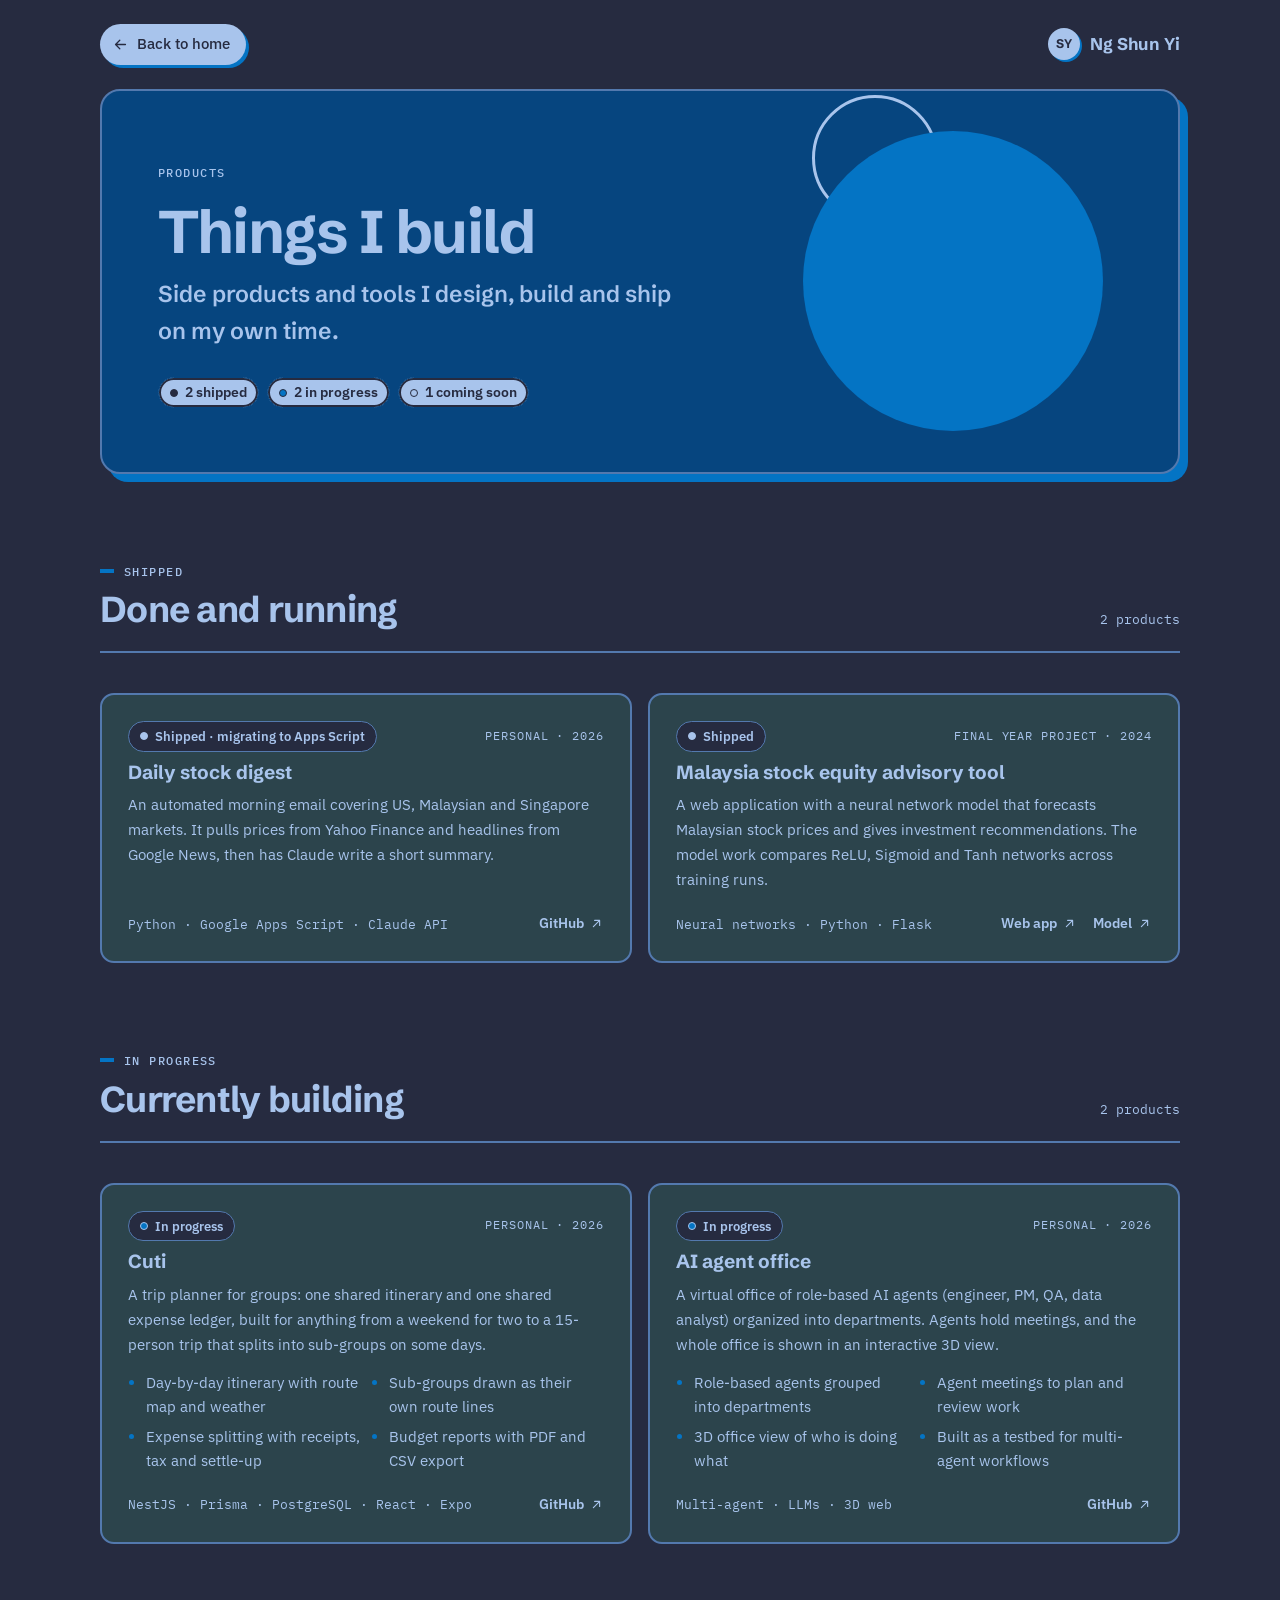
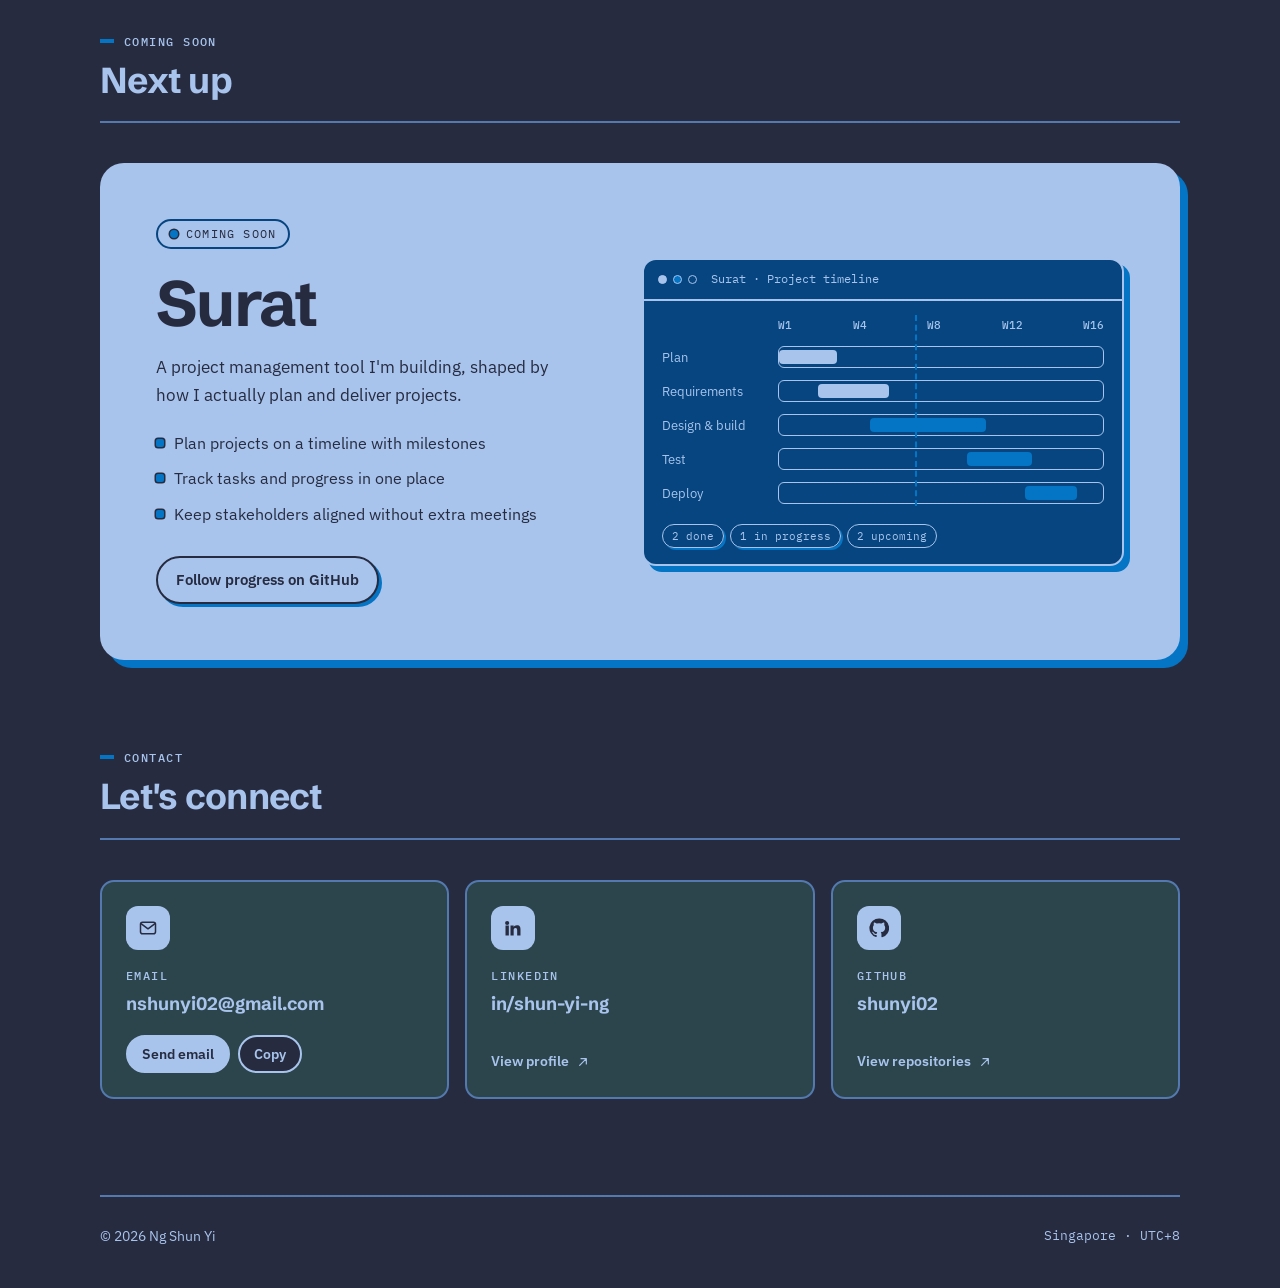
==== commit 011a1215: "Switch the site to the Sapphire nightfall whisper palette Nightfall navy page, teal cards, deep blue" ====
--- a/products.html
+++ b/products.html
@@ -6,7 +6,7 @@
 <title>Products · Ng Shun Yi</title>
 <meta name="description" content="Products built by Ng Shun Yi: shipped, in progress and coming soon, including Surat, a project management tool.">
 <meta name="author" content="Ng Shun Yi">
-<meta name="theme-color" content="#FF4500">
+<meta name="theme-color" content="#262B40">
 <meta property="og:type" content="website">
 <meta property="og:title" content="Products · Ng Shun Yi">
 <meta property="og:description" content="Products built by Ng Shun Yi: shipped, in progress and coming soon, including Surat, a project management tool.">
@@ -20,7 +20,7 @@
 .phero .hero-inner{padding:72px 56px 64px}
 .phero h1{font-size:clamp(40px,5.6vw,60px)}
 .legend{display:flex;gap:8px;flex-wrap:wrap;margin-top:26px}
-.legend .st{text-decoration:none;color:var(--ink);background:var(--snow);box-shadow:inset 0 0 0 2px var(--ink);transition:transform .15s ease}
+.legend .st{text-decoration:none;color:var(--ink);background:var(--mist);box-shadow:inset 0 0 0 2px var(--ink);transition:transform .15s ease}
 .legend .st:hover{transform:translateY(-2px)}
 nav ul a.here{color:var(--ink);font-weight:500}
 .group{padding-block:88px 0}
@@ -28,7 +28,7 @@
 .pcard.wide{grid-column:1/-1;padding:30px}
 .soon-label{margin-top:88px}
 #surat.group{padding-top:0}
-.back-home{display:inline-flex;align-items:center;gap:8px;font-size:15px;font-weight:500;text-decoration:none;color:var(--ink);padding:8px 16px 8px 12px;border-radius:999px;background:var(--bg);box-shadow:3px 3px 0 var(--yellow);transition:transform .15s}
+.back-home{display:inline-flex;align-items:center;gap:8px;font-size:15px;font-weight:500;text-decoration:none;color:var(--ink);padding:8px 16px 8px 12px;border-radius:999px;background:var(--bg);box-shadow:3px 3px 0 var(--sapphire);transition:transform .15s}
 .back-home:hover{transform:translate(-1px,-1px)}
 .back-home svg{width:17px;height:17px;transition:transform .2s}
 .back-home:hover svg{transform:translateX(-3px)}
--- a/assets/styles.css
+++ b/assets/styles.css
@@ -1,59 +1,59 @@
-/* Layout: one 1080px column. Three colours and nothing else: red orange is the page, snowy white is the
-   type, the outlines and a few inverted panels, punk yellow is decoration only (hard shadows, dots, the
-   hero disc, underlines, progress lines), never a ground for text or text itself. No tints, blends,
-   gradients or transparency, so no fourth colour appears anywhere.
-   Two scopes set the colours: red (the page) and snow (an inverted panel). Inside a scope, --bg is the
-   ground, --ink the type and lines; an element that inverts swaps them. */
+/* Layout: one 1080px column. The "Sapphire nightfall whisper" palette and nothing else: nightfall navy is
+   the page, teal the cards, deep blue the hero, whisper blue the type and the inverted panels, steel blue
+   the outlines, sapphire decoration only (hard shadows, dots, the hero disc, underlines, progress lines).
+   No tints, blends, gradients or transparency, so no seventh colour appears anywhere.
+   Two scopes set the colours: dark (the page) and light (an inverted panel). Inside a scope, --bg is the
+   ground, --card a card on it, --ink the type, --line the outlines; an element that inverts swaps them. */
 :root{
-  --red:#FF4500; --snow:#FFFAFA; --yellow:#FFD60A;
-  --bg:var(--red); --ink:var(--snow); --line:var(--snow); --muted:var(--ink); --accent:var(--yellow);
-  --pop:4px 4px 0 var(--yellow);
+  --night:#262B40; --mist:#A8C4EC; --sapphire:#0474C4; --deep:#06457F; --steel:#5379AE; --teal:#2C444C;
+  --bg:var(--night); --card:var(--teal); --ink:var(--mist); --line:var(--steel); --muted:var(--ink); --accent:var(--sapphire);
+  --pop:4px 4px 0 var(--sapphire);
   --f-display:"Schibsted Grotesk","Helvetica Neue",Arial,sans-serif;
   --f-body:"IBM Plex Sans","Segoe UI",Roboto,Arial,sans-serif;
   --f-mono:"IBM Plex Mono",ui-monospace,"SFMono-Regular",Menlo,Consolas,monospace;
   /* tokens the scroll moments (assets/moments) read */
   --font-display:var(--f-display); --font-text:var(--f-body); --display-weight:700; --display-tracking:-.025em;
-  --t-h2:clamp(30px,4.4vw,52px); --t-lead:20px; --r-md:14px; --gutter:48px; --nav:64px; --ground-bg:var(--red);
+  --t-h2:clamp(30px,4.4vw,52px); --t-lead:20px; --r-md:14px; --gutter:48px; --nav:64px; --ground-bg:var(--night);
   --s-2:8px; --s-4:16px; --s-5:24px; --s-6:32px; --s-7:48px;
-  color-scheme:light;
+  color-scheme:dark;
 }
-/* the inverted panels */
+/* the inverted (light) panels */
 .spec,#projects,.kit.pm,.pmini.dark,.pd-card,.win,.soon-panel,.mark,.tb,.s-ico,.link-card .ico,.dl,
 .tab-ind,.btn.primary,.mini.primary,.pt-go,.topbar ul a.active,.legend .st,.back-home{
-  --bg:var(--snow); --ink:var(--red); --line:var(--red); --muted:var(--red)}
-/* red again inside a snow panel */
+  --bg:var(--mist); --card:var(--mist); --ink:var(--night); --line:var(--deep); --muted:var(--night)}
+/* deep blue again inside a light panel */
 #projects .proj,.soon-panel .mock,.kit.pm .tool,.kit.pm .s-ico,.spec .s-ico{
-  --bg:var(--red); --ink:var(--snow); --line:var(--snow); --muted:var(--snow)}
+  --bg:var(--deep); --card:var(--deep); --ink:var(--mist); --line:var(--mist); --muted:var(--mist)}
 
 *{box-sizing:border-box}
 [hidden]{display:none!important}
-html{scroll-behavior:smooth;background:var(--red)}
+html{scroll-behavior:smooth;background:var(--night)}
 @media (prefers-reduced-motion:reduce){html{scroll-behavior:auto}}
-::selection{background:var(--yellow);color:var(--red)}
-body{margin:0;background:var(--bg);color:var(--ink);font-family:var(--f-body);font-size:16.5px;font-weight:500;line-height:1.65;
+::selection{background:var(--sapphire);color:var(--night)}
+body{margin:0;background:var(--bg);color:var(--ink);font-family:var(--f-body);font-size:16.5px;font-weight:400;line-height:1.65;
   padding:0 max(16px,env(safe-area-inset-right,0px)) 0 max(16px,env(safe-area-inset-left,0px))}
 .wrap{max-width:1080px;margin:0 auto}
-a{color:var(--ink);text-decoration-color:var(--yellow);text-decoration-thickness:2px;text-underline-offset:4px}
+a{color:var(--ink);text-decoration-color:var(--sapphire);text-decoration-thickness:2px;text-underline-offset:4px}
 a:focus-visible,button:focus-visible{outline:2px solid var(--ink);outline-offset:3px;border-radius:3px}
 h1,h2,h3{font-family:var(--f-display);text-wrap:balance;margin:0;line-height:1.15;color:var(--ink)}
 p{margin:0}
 .label{font-family:var(--f-mono);font-size:12px;font-weight:500;letter-spacing:.12em;text-transform:uppercase;color:var(--ink)}
 /* a label with a yellow tick in front: the embellishment that marks every section */
-.sec-label .label::before,#delivery .mo-pc__text > .label::before{content:"";display:inline-block;width:14px;height:4px;margin-right:10px;vertical-align:3px;background:var(--yellow)}
+.sec-label .label::before,#delivery .mo-pc__text > .label::before{content:"";display:inline-block;width:14px;height:4px;margin-right:10px;vertical-align:3px;background:var(--sapphire)}
 
 /* nav */
 nav{display:flex;justify-content:space-between;align-items:center;gap:16px;padding-block:24px;flex-wrap:wrap}
 .brand{font-family:var(--f-display);font-weight:700;font-size:17px;color:var(--ink);text-decoration:none;display:flex;align-items:center;gap:10px}
-.mark{width:32px;height:32px;border-radius:50%;background:var(--bg);color:var(--ink);display:grid;place-items:center;font-size:12.5px;letter-spacing:.03em;box-shadow:2px 2px 0 var(--yellow)}
+.mark{width:32px;height:32px;border-radius:50%;background:var(--bg);color:var(--ink);display:grid;place-items:center;font-size:12.5px;letter-spacing:.03em;box-shadow:2px 2px 0 var(--sapphire)}
 nav ul{list-style:none;margin:0;padding:0;display:flex;gap:26px;flex-wrap:wrap}
-nav ul a{color:var(--ink);text-decoration:none;font-size:14.5px;background:linear-gradient(var(--yellow),var(--yellow)) 0 100%/0 2px no-repeat;transition:background-size .25s ease}
+nav ul a{color:var(--ink);text-decoration:none;font-size:14.5px;background:linear-gradient(var(--sapphire),var(--sapphire)) 0 100%/0 2px no-repeat;transition:background-size .25s ease}
 nav ul a:hover{background-size:100% 2px}
 
 /* hero panel: red on red, held by a snow outline and a yellow hard shadow */
-.hero{position:relative;overflow:hidden;border-radius:20px;color:var(--ink);isolation:isolate;background:var(--red);border:2px solid var(--snow);box-shadow:8px 8px 0 var(--yellow)}
+.hero{position:relative;overflow:hidden;border-radius:20px;color:var(--ink);isolation:isolate;background:var(--deep);border:2px solid var(--steel);box-shadow:8px 8px 0 var(--sapphire)}
 .hero::before,.hero::after{content:"";position:absolute;z-index:-1;border-radius:50%;aspect-ratio:1}
-.hero::after{right:7%;top:50%;width:min(32vw,300px);transform:translateY(-50%);background:var(--yellow)}
-.hero::before{right:calc(7% + min(32vw,300px) * .55);top:calc(50% - min(32vw,300px) * .62);width:min(13vw,120px);border:3px solid var(--snow)}
+.hero::after{right:7%;top:50%;width:min(32vw,300px);transform:translateY(-50%);background:var(--sapphire)}
+.hero::before{right:calc(7% + min(32vw,300px) * .55);top:calc(50% - min(32vw,300px) * .62);width:min(13vw,120px);border:3px solid var(--mist)}
 @media (max-width:880px){.hero::after{width:130px;top:28px;right:24px;transform:none}.hero::before{width:56px;top:20px;right:128px}}
 .hero-inner{padding:88px 56px 84px;max-width:640px}
 .hero h1{font-size:clamp(42px,6.2vw,68px);font-weight:700;letter-spacing:-.025em;margin-top:14px}
@@ -62,9 +62,9 @@
 .cta{display:flex;gap:10px;flex-wrap:wrap;margin-top:32px}
 /* buttons: a snow outline and a yellow hard shadow; they step up on hover and press flat on click */
 .btn{display:inline-flex;align-items:center;gap:8px;padding:10px 18px;border-radius:999px;font-weight:600;font-size:15px;text-decoration:none;
-  color:var(--ink);background:var(--bg);border:2px solid var(--snow);box-shadow:3px 3px 0 var(--yellow);transition:transform .15s ease,box-shadow .15s ease}
+  color:var(--ink);background:var(--bg);border:2px solid var(--mist);box-shadow:3px 3px 0 var(--sapphire);transition:transform .15s ease,box-shadow .15s ease}
 .btn:hover{transform:translate(-1px,-1px);box-shadow:var(--pop)}
-.btn:active{transform:translate(3px,3px);box-shadow:0 0 0 var(--yellow)}
+.btn:active{transform:translate(3px,3px);box-shadow:0 0 0 var(--sapphire)}
 .btn svg{width:16px;height:16px;flex:none}
 @media (prefers-reduced-motion:reduce){.btn,.btn:hover,.btn:active{transition:none;transform:none}}
 
@@ -78,7 +78,7 @@
 .dd-sub{display:block;margin-top:3px;font-family:var(--f-body);font-size:13.5px;font-weight:500}
 .spec dd.tags{display:flex;flex-wrap:wrap;gap:6px;margin-top:7px}
 .spec dd.tags span{font-family:var(--f-mono);font-size:12px;font-weight:500;padding:2px 8px;border-radius:6px;border:1.5px solid var(--line)}
-.dot{display:inline-block;width:8px;height:8px;border-radius:50%;background:var(--yellow);margin-right:8px;vertical-align:2px;box-shadow:0 0 0 1.5px var(--ink)}
+.dot{display:inline-block;width:8px;height:8px;border-radius:50%;background:var(--sapphire);margin-right:8px;vertical-align:2px;box-shadow:0 0 0 1.5px var(--ink)}
 .s-ico{flex:none;width:38px;height:38px;border-radius:10px;display:grid;place-items:center;background:var(--bg);color:var(--ink)}
 .s-ico svg{width:19px;height:19px}
 
@@ -90,28 +90,28 @@
 .sec-label h2{font-size:clamp(28px,3.4vw,36px);font-weight:700;letter-spacing:-.02em;margin-top:8px}
 .sec-label .count{font-family:var(--f-mono);font-size:13px}
 /* projects: a snow band, its cards red */
-#projects{margin-top:104px;padding:56px;background:var(--bg);color:var(--ink);border-radius:24px;box-shadow:8px 8px 0 var(--yellow)}
+#projects{margin-top:104px;padding:56px;background:var(--bg);color:var(--ink);border-radius:24px;box-shadow:8px 8px 0 var(--sapphire)}
 #projects + section{padding-top:104px}
 
 /* timeline */
 .timeline{list-style:none;margin:0;padding:0 0 0 26px;border-left:2px solid var(--line);display:grid;gap:44px;position:relative}
 .job{position:relative;display:grid;grid-template-columns:150px 1fr;gap:24px}
 .job::before{content:"";position:absolute;left:-33px;top:7px;width:12px;height:12px;border-radius:50%;background:var(--bg);border:2px solid var(--line);transition:background .35s}
-.job.current::before,.job.lit::before{background:var(--yellow)}
+.job.current::before,.job.lit::before{background:var(--sapphire)}
 .when{font-family:var(--f-mono);font-size:13px;line-height:1.5}
 .now{display:inline-flex;align-items:center;gap:6px;margin-top:8px;font-size:11px;letter-spacing:.1em;text-transform:uppercase;padding:1px 9px;border-radius:999px;border:1.5px solid var(--line)}
-.now::before{content:"";width:6px;height:6px;border-radius:50%;background:var(--yellow)}
+.now::before{content:"";width:6px;height:6px;border-radius:50%;background:var(--sapphire)}
 .job h3{font-size:20px;font-weight:700}
 .org{margin-top:2px;font-size:15px;font-family:var(--f-mono)}
 .job ul{margin:14px 0 0;padding-left:18px;display:grid;gap:6px;max-width:66ch}
-.job li::marker{color:var(--yellow)}
+.job li::marker{color:var(--sapphire)}
 .job li b{font-weight:700}
 /* the timeline fills with yellow as it scrolls past */
-.timeline::before{content:"";position:absolute;left:-2px;top:0;width:2px;height:calc(var(--tp,0) * 100%);background:var(--yellow)}
+.timeline::before{content:"";position:absolute;left:-2px;top:0;width:2px;height:calc(var(--tp,0) * 100%);background:var(--sapphire)}
 
 /* projects */
 .grid{display:grid;grid-template-columns:repeat(2,minmax(0,1fr));gap:16px}
-.proj{position:relative;background:var(--bg);color:var(--ink);border-radius:14px;padding:26px;display:flex;flex-direction:column;gap:10px;
+.proj{position:relative;background:var(--card);color:var(--ink);border-radius:14px;padding:26px;display:flex;flex-direction:column;gap:10px;
   border:2px solid var(--line);transition:transform .2s ease,box-shadow .2s ease}
 .proj:hover{transform:translateY(-2px);box-shadow:var(--pop)}
 @media (prefers-reduced-motion:reduce){.proj,.proj:hover{transition:none;transform:none}}
@@ -122,11 +122,11 @@
 .stack{margin-top:auto;padding-top:8px;font-family:var(--f-mono);font-size:12.5px}
 .pill{font-family:var(--f-mono);font-size:11px;letter-spacing:.05em;padding:2px 10px;border-radius:999px;border:1.5px solid var(--line)}
 .points{margin:4px 0 0;padding-left:18px;display:grid;grid-template-columns:repeat(2,minmax(0,1fr));gap:6px 28px;font-size:14.5px}
-.points li::marker{color:var(--yellow)}
+.points li::marker{color:var(--sapphire)}
 .grid.three{grid-template-columns:repeat(3,minmax(0,1fr))}
 .proj.feature{grid-column:1/-1;padding:32px}
 .proj.feature h3{font-size:23px}
-.award-card .place{font-family:var(--f-display);font-size:30px;font-weight:700;letter-spacing:-.02em;line-height:1.1;text-decoration:underline 4px var(--yellow);text-underline-offset:6px}
+.award-card .place{font-family:var(--f-display);font-size:30px;font-weight:700;letter-spacing:-.02em;line-height:1.1;text-decoration:underline 4px var(--sapphire);text-underline-offset:6px}
 .award-card .event{font-family:var(--f-mono);font-size:12px;letter-spacing:.04em;margin-bottom:8px}
 .pc-foot{margin-top:auto;padding-top:10px;display:flex;justify-content:space-between;align-items:center;gap:12px;flex-wrap:wrap}
 .pc-foot .stack{margin:0;padding:0}
@@ -140,9 +140,9 @@
 .tab{position:relative;z-index:1;font:inherit;font-size:14.5px;font-weight:600;color:var(--ink);background:none;border:0;padding:8px 16px;border-radius:999px;cursor:pointer;display:inline-flex;gap:8px;align-items:center;transition:color .25s}
 .tab span{font-family:var(--f-mono);font-size:12px}
 /* the sliding indicator is red inside the snow band, so the chosen tab's words turn snow */
-.tab-ind{position:absolute;z-index:0;top:0;left:0;border-radius:999px;background:var(--red);
+.tab-ind{position:absolute;z-index:0;top:0;left:0;border-radius:999px;background:var(--night);
   transition:transform .4s cubic-bezier(.3,.8,.2,1),width .4s cubic-bezier(.3,.8,.2,1),height .4s}
-.tab[aria-selected="true"]{color:var(--snow)}
+.tab[aria-selected="true"]{color:var(--mist)}
 @keyframes cardIn{from{opacity:0;translate:0 12px}to{opacity:1;translate:none}}
 .fade .proj{animation:cardIn .5s cubic-bezier(.2,.7,.2,1) both;animation-delay:calc(var(--i,0) * 70ms)}
 @media (max-width:880px){.grid.three{grid-template-columns:1fr 1fr}}
@@ -150,7 +150,7 @@
 
 /* KPI row on feature card */
 .kpis{display:grid;grid-template-columns:repeat(4,minmax(0,1fr));gap:2px;background:var(--line);border:2px solid var(--line);border-radius:12px;overflow:hidden;margin:6px 0 4px}
-.kpis > div{background:var(--bg);padding:14px 16px;display:flex;flex-direction:column;gap:2px;min-width:0}
+.kpis > div{background:var(--card);padding:14px 16px;display:flex;flex-direction:column;gap:2px;min-width:0}
 .kpis .k{font-family:var(--f-display);font-size:20px;font-weight:700;letter-spacing:-.01em}
 .kpis .kl{font-family:var(--f-mono);font-size:11px;letter-spacing:.08em;text-transform:uppercase}
 @media (max-width:620px){.kpis{grid-template-columns:1fr 1fr}}
@@ -159,20 +159,20 @@
 .skills{display:grid;grid-template-columns:repeat(2,minmax(0,1fr));gap:36px 48px}
 .skills.kits{gap:16px}
 .skills h3{font-size:16px;font-weight:700;margin-bottom:12px}
-.kit{background:var(--bg);color:var(--ink);border-radius:18px;border:2px solid var(--line);padding:24px;display:flex;flex-direction:column;gap:12px;min-width:0}
-.kit.pm{box-shadow:8px 8px 0 var(--yellow)}
+.kit{background:var(--card);color:var(--ink);border-radius:18px;border:2px solid var(--line);padding:24px;display:flex;flex-direction:column;gap:12px;min-width:0}
+.kit.pm{box-shadow:8px 8px 0 var(--sapphire)}
 .kit-head{display:flex;align-items:center;gap:12px;margin-bottom:4px}
 .kit-head h3{font-size:18px;margin:0}
 .kit-sub{font-family:var(--f-mono);font-size:11px;letter-spacing:.1em;text-transform:uppercase;margin-top:4px}
 .tools{list-style:none;margin:0;padding:0;display:grid;grid-template-columns:repeat(auto-fill,minmax(172px,1fr));gap:8px}
-.tool{display:flex;align-items:center;gap:10px;padding:7px 9px;border-radius:10px;background:var(--bg);color:var(--ink);border:1.5px solid var(--line);min-width:0;transition:box-shadow .2s,transform .2s}
-.tool:hover{transform:translateY(-1px);box-shadow:3px 3px 0 var(--yellow)}
+.tool{display:flex;align-items:center;gap:10px;padding:7px 9px;border-radius:10px;background:var(--card);color:var(--ink);border:1.5px solid var(--line);min-width:0;transition:box-shadow .2s,transform .2s}
+.tool:hover{transform:translateY(-1px);box-shadow:3px 3px 0 var(--sapphire)}
 /* the tool's real logo, one colour, on an inverted tile */
 .tb{flex:none;width:32px;height:32px;border-radius:8px;display:grid;place-items:center;background:var(--bg);color:var(--ink)}
 .tb svg{width:20px;height:20px}
 .tb svg.wide{width:28px}
 .tn{font-size:14px;font-weight:600;min-width:0;line-height:1.25}
-.dl{margin-left:auto;flex:none;font-family:var(--f-mono);font-size:10px;letter-spacing:.06em;text-transform:uppercase;color:var(--ink);background:var(--bg);padding:2px 7px;border-radius:999px;box-shadow:2px 2px 0 var(--yellow)}
+.dl{margin-left:auto;flex:none;font-family:var(--f-mono);font-size:10px;letter-spacing:.06em;text-transform:uppercase;color:var(--ink);background:var(--bg);padding:2px 7px;border-radius:999px;box-shadow:2px 2px 0 var(--sapphire)}
 .chips{display:flex;flex-wrap:wrap;gap:8px}
 .chips span{font-size:13.5px;padding:3px 11px;border-radius:999px;border:1.5px solid var(--line)}
 .facts{display:grid;grid-template-columns:repeat(2,minmax(0,1fr));gap:28px;margin-top:56px}
@@ -195,15 +195,15 @@
 .contact{padding-bottom:96px}
 .contact p.intro{max-width:54ch;font-size:17px}
 .links{display:grid;grid-template-columns:repeat(3,minmax(0,1fr));gap:16px;margin-top:32px}
-.link-card{position:relative;background:var(--bg);color:var(--ink);border-radius:14px;border:2px solid var(--line);padding:24px;display:flex;flex-direction:column;gap:16px;min-width:0;text-decoration:none;transition:transform .25s ease,box-shadow .25s ease}
+.link-card{position:relative;background:var(--card);color:var(--ink);border-radius:14px;border:2px solid var(--line);padding:24px;display:flex;flex-direction:column;gap:16px;min-width:0;text-decoration:none;transition:transform .25s ease,box-shadow .25s ease}
 .link-card .ico{width:44px;height:44px;border-radius:12px;display:grid;place-items:center;background:var(--bg);color:var(--ink)}
 .link-card .ico svg{width:20px;height:20px}
 .lc-body{display:flex;flex-direction:column;gap:4px;min-width:0}
 .link-card .v{font-family:var(--f-display);font-size:18px;font-weight:700;overflow-wrap:anywhere}
 .lc-actions{display:flex;gap:8px;flex-wrap:wrap;margin-top:auto}
 .mini{font:inherit;font-size:13.5px;font-weight:600;padding:6px 14px;border-radius:999px;text-decoration:none;cursor:pointer;
-  border:2px solid var(--snow);background:var(--bg);color:var(--ink);transition:transform .15s ease,box-shadow .15s ease}
-.mini:hover{transform:translate(-1px,-1px);box-shadow:3px 3px 0 var(--yellow)}
+  border:2px solid var(--mist);background:var(--bg);color:var(--ink);transition:transform .15s ease,box-shadow .15s ease}
+.mini:hover{transform:translate(-1px,-1px);box-shadow:3px 3px 0 var(--sapphire)}
 .mini:active{transform:none;box-shadow:none}
 .lc-foot{margin-top:auto;display:inline-flex;align-items:center;gap:6px;font-size:14px;font-weight:600}
 .lc-foot .arr{width:16px;height:16px;transition:transform .25s ease}
@@ -219,66 +219,66 @@
 #delivery .mo-pc__step{border-left-width:3px}
 #delivery .mo-pc__step h3{font-family:var(--f-display);font-weight:700}
 #delivery .mo-pc__step p{font-size:15.5px}
-#delivery .mo-pc__visuals,#delivery .mo-pc__visual--lit{border-radius:18px;border:2px dashed var(--snow)}
+#delivery .mo-pc__visuals,#delivery .mo-pc__visual--lit{border-radius:18px;border:2px dashed var(--mist)}
 #delivery.is-live .mo-pc__visual--lit{border:0}
 #delivery:not(.is-live) .mo-pc__visual--lit{aspect-ratio:auto;padding:20px 24px 28px 18px}
 
 /* a drawn app window: a snow panel with a yellow hard shadow (the delivery steps; the Surat mock is red) */
-.win,.mock{background:var(--bg);color:var(--ink);border:2px solid var(--line);border-radius:14px;box-shadow:6px 6px 0 var(--yellow);overflow:hidden}
+.win,.mock{background:var(--bg);color:var(--ink);border:2px solid var(--line);border-radius:14px;box-shadow:6px 6px 0 var(--sapphire);overflow:hidden}
 .win{width:100%;max-width:420px;font-size:12.5px}
 .mock-bar{display:flex;align-items:center;gap:6px;padding:10px 14px;border-bottom:2px solid var(--line)}
 .mock-bar i{width:9px;height:9px;border-radius:50%;border:1.5px solid var(--line)}
 .mock-bar i:first-child{background:var(--ink)}
-.mock-bar i:nth-child(2){background:var(--yellow)}
+.mock-bar i:nth-child(2){background:var(--sapphire)}
 .mock-bar span{margin-left:8px;font-family:var(--f-mono);font-size:11.5px}
 .win-body{padding:14px 16px 16px;display:grid;gap:8px}
 .win-row{display:flex;align-items:center;justify-content:space-between;gap:10px;padding:6px 10px;border-radius:8px;border:1.5px solid var(--line)}
 .win-row b{font-weight:600}
 .tick{flex:none;font-family:var(--f-mono);font-size:10.5px;padding:1px 8px;border-radius:999px;border:1.5px solid var(--line);background:var(--bg);color:var(--ink)}
-.tick.red{--bg:var(--red);--ink:var(--snow);--line:var(--red)}
+.tick.red{--bg:var(--night);--ink:var(--mist);--line:var(--night)}
 .flow{display:flex;flex-wrap:wrap;align-items:center;gap:6px}
 .flow span{padding:5px 10px;border-radius:8px;border:1.5px solid var(--line);background:var(--bg);color:var(--ink);font-weight:600}
-.flow .gap{--line:var(--red);box-shadow:3px 3px 0 var(--yellow)}
+.flow .gap{--line:var(--night);box-shadow:3px 3px 0 var(--sapphire)}
 .flow i{font-style:normal;font-family:var(--f-mono)}
 .win-note{font-family:var(--f-mono);font-size:11px}
-.win-big{font-family:var(--f-display);font-size:34px;font-weight:700;letter-spacing:-.02em;line-height:1;text-decoration:underline 4px var(--yellow);text-underline-offset:5px}
+.win-big{font-family:var(--f-display);font-size:34px;font-weight:700;letter-spacing:-.02em;line-height:1;text-decoration:underline 4px var(--sapphire);text-underline-offset:5px}
 
 /* the statement (assets/moments/word-highlight): each word rests as a snow outline and fills as the
    scroll reaches it; the strong words get a yellow underline */
-#statement{--accent:var(--snow)}
+#statement{--accent:var(--mist)}
 #statement .mo-wh__text{color:var(--ink)}
-#statement .mo-w{color:transparent;-webkit-text-stroke:1.5px var(--snow);transition:color 160ms ease}
-#statement .mo-w.is-on,#statement strong .mo-w.is-on{color:var(--snow)}
-#statement strong{text-decoration:underline 6px var(--yellow);text-underline-offset:8px;text-decoration-skip-ink:none}
-@media (prefers-reduced-motion:reduce){#statement .mo-w{color:var(--snow)}}
+#statement .mo-w{color:transparent;-webkit-text-stroke:1.5px var(--mist);transition:color 160ms ease}
+#statement .mo-w.is-on,#statement strong .mo-w.is-on{color:var(--mist)}
+#statement strong{text-decoration:underline 6px var(--sapphire);text-underline-offset:8px;text-decoration-skip-ink:none}
+@media (prefers-reduced-motion:reduce){#statement .mo-w{color:var(--mist)}}
 
 /* Surat coming soon: a snow panel with a red mock inside */
-.soon-panel{position:relative;overflow:hidden;border-radius:24px;padding:56px;display:grid;grid-template-columns:1fr 1.1fr;gap:48px;align-items:center;background:var(--bg);color:var(--ink);box-shadow:8px 8px 0 var(--yellow)}
+.soon-panel{position:relative;overflow:hidden;border-radius:24px;padding:56px;display:grid;grid-template-columns:1fr 1.1fr;gap:48px;align-items:center;background:var(--bg);color:var(--ink);box-shadow:8px 8px 0 var(--sapphire)}
 .soon-panel > *{min-width:0}
 .soon-pill{display:inline-flex;align-items:center;gap:8px;font-family:var(--f-mono);font-size:12px;letter-spacing:.1em;text-transform:uppercase;border:2px solid var(--line);padding:3px 12px;border-radius:999px}
-.pulse{width:8px;height:8px;border-radius:50%;background:var(--yellow);box-shadow:0 0 0 1.5px var(--ink);animation:pulse 2s 3}
+.pulse{width:8px;height:8px;border-radius:50%;background:var(--sapphire);box-shadow:0 0 0 1.5px var(--ink);animation:pulse 2s 3}
 @keyframes pulse{50%{transform:scale(1.6)}}
 .soon h2{font-size:clamp(44px,6vw,64px);font-weight:700;letter-spacing:-.03em;margin-top:18px}
 .soon-tag{margin-top:12px;font-size:17px;max-width:42ch}
 .soon-feat{list-style:none;margin:22px 0 0;padding:0;display:grid;gap:10px}
 .soon-feat li{display:flex;gap:10px;align-items:baseline;font-size:15.5px}
-.soon-feat li::before{content:"";flex:none;width:8px;height:8px;border-radius:2px;background:var(--yellow);box-shadow:0 0 0 1.5px var(--ink);translate:0 -2px}
+.soon-feat li::before{content:"";flex:none;width:8px;height:8px;border-radius:2px;background:var(--sapphire);box-shadow:0 0 0 1.5px var(--ink);translate:0 -2px}
 .soon .cta{margin-top:28px}
-.soon-panel .btn{border-color:var(--red)}
+.soon-panel .btn{border-color:var(--night)}
 .mock-body{position:relative;padding:16px 18px 10px;display:grid;gap:12px}
 .g-head,.g-row{display:grid;grid-template-columns:104px 1fr;gap:12px;align-items:center}
 .g-weeks{display:flex;justify-content:space-between;font-family:var(--f-mono);font-size:10.5px}
 .g-weeks b{font-weight:500}
 .g-lbl{font-size:12.5px;white-space:nowrap;overflow:hidden;text-overflow:ellipsis}
 .g-track{position:relative;height:22px;border-radius:6px;border:1.5px solid var(--line)}
-.g-bar{position:absolute;top:3px;bottom:3px;left:var(--x);width:var(--w);border-radius:4px;background:var(--yellow);
+.g-bar{position:absolute;top:3px;bottom:3px;left:var(--x);width:var(--w);border-radius:4px;background:var(--sapphire);
   transform-origin:left;transform:scaleX(1);transition:transform .7s cubic-bezier(.2,.7,.2,1);transition-delay:calc(var(--i) * 120ms)}
-.g-bar.done{background:var(--snow)}
+.g-bar.done{background:var(--mist)}
 .js .mock:not(.go) .g-bar{transform:scaleX(0)}
-.g-today{position:absolute;top:14px;bottom:8px;left:calc(18px + 104px + 12px + (100% - 36px - 116px) * .42);width:0;border-left:2px dashed var(--yellow)}
+.g-today{position:absolute;top:14px;bottom:8px;left:calc(18px + 104px + 12px + (100% - 36px - 116px) * .42);width:0;border-left:2px dashed var(--sapphire)}
 .mock-foot{display:flex;gap:6px;flex-wrap:wrap;padding:10px 18px 16px}
 .mock-foot .chip{font-family:var(--f-mono);font-size:11px;padding:2px 9px;border-radius:999px;border:1.5px solid var(--line)}
-.mock-foot .chip.ok,.mock-foot .chip.run{box-shadow:2px 2px 0 var(--yellow)}
+.mock-foot .chip.ok,.mock-foot .chip.run{box-shadow:2px 2px 0 var(--sapphire)}
 @media (max-width:880px){.soon-panel{grid-template-columns:1fr;padding:36px 22px;gap:36px}}
 @media (max-width:620px){.g-head,.g-row{grid-template-columns:84px 1fr}.g-today{left:calc(18px + 84px + 12px + (100% - 36px - 96px) * .42)}}
 @media (prefers-reduced-motion:reduce){.pulse{animation:none}.g-bar{transition:none}}
@@ -286,8 +286,8 @@
 /* status dots (shared with the products page) */
 .st{display:inline-flex;align-items:center;gap:7px;font-size:13.5px;font-weight:600;padding:3px 11px;border-radius:999px;border:1.5px solid var(--line);color:var(--ink);background:var(--bg)}
 .st i{width:8px;height:8px;border-radius:50%;border:1.5px solid var(--ink)}
-.st.shipped i{background:var(--ink)}.st.wip i{background:var(--yellow)}.st.soon i{background:transparent}
-.pt-go{display:inline-flex;align-items:center;gap:8px;font-weight:700;color:var(--ink);background:var(--bg);padding:10px 18px;border-radius:999px;font-size:15px;text-decoration:none;box-shadow:3px 3px 0 var(--yellow)}
+.st.shipped i{background:var(--ink)}.st.wip i{background:var(--sapphire)}.st.soon i{background:transparent}
+.pt-go{display:inline-flex;align-items:center;gap:8px;font-weight:700;color:var(--ink);background:var(--bg);padding:10px 18px;border-radius:999px;font-size:15px;text-decoration:none;box-shadow:3px 3px 0 var(--sapphire)}
 
 /* products row on main page */
 .see-all{display:inline-flex;align-items:center;gap:6px;font-size:14.5px;font-weight:600;text-decoration:none}
@@ -295,7 +295,7 @@
 .see-all:hover svg{transform:translateX(3px)}
 .pgrid{display:grid;grid-template-columns:repeat(3,minmax(0,1fr));gap:16px}
 .pmini.span2{grid-column:span 2}
-.pmini{display:flex;flex-direction:column;gap:10px;padding:22px;border-radius:16px;background:var(--bg);color:var(--ink);border:2px solid var(--line);
+.pmini{display:flex;flex-direction:column;gap:10px;padding:22px;border-radius:16px;background:var(--card);color:var(--ink);border:2px solid var(--line);
   text-decoration:none;transition:transform .25s ease,box-shadow .25s ease;min-width:0}
 .pmini:hover{transform:translateY(-2px);box-shadow:var(--pop)}
 .pmini .st{align-self:flex-start;font-size:12px;padding:2px 10px}
@@ -313,10 +313,10 @@
 .pm-more::after{content:"+";font-family:var(--f-mono);width:18px;height:18px;border-radius:50%;display:grid;place-items:center;font-size:13px;background:var(--ink);color:var(--bg);transition:transform .25s}
 .pmini:hover .pm-more::after{transform:rotate(90deg)}
 .pdlg{border:0;padding:0;background:transparent;color:var(--ink);max-width:min(560px,calc(100vw - 32px));width:100%}
-.pdlg::backdrop{background:var(--red)}
+.pdlg::backdrop{background:var(--night)}
 .pdlg[open] .pd-card{animation:pdIn .35s cubic-bezier(.2,.8,.2,1)}
 @keyframes pdIn{from{transform:translateY(14px) scale(.98)}to{transform:none}}
-.pd-card{position:relative;background:var(--bg);color:var(--ink);border-radius:20px;padding:30px;box-shadow:8px 8px 0 var(--yellow);display:flex;flex-direction:column;gap:10px;max-height:calc(100vh - 48px);overflow:auto}
+.pd-card{position:relative;background:var(--bg);color:var(--ink);border-radius:20px;padding:30px;box-shadow:8px 8px 0 var(--sapphire);display:flex;flex-direction:column;gap:10px;max-height:calc(100vh - 48px);overflow:auto}
 .pd-card .st{align-self:flex-start;font-size:12.5px;padding:3px 11px}
 .pd-card .st b{font-weight:600}
 .pd-card h2{font-size:28px;font-weight:700;letter-spacing:-.02em;margin-top:6px;padding-right:40px}
@@ -327,18 +327,18 @@
 .pd-stack{display:flex;flex-wrap:wrap;gap:6px;margin-top:6px}
 .pd-stack span{font-family:var(--f-mono);font-size:12px;padding:2px 8px;border-radius:6px;border:1.5px solid var(--line)}
 .pd-foot{display:flex;gap:8px;flex-wrap:wrap;margin-top:14px;padding-top:16px;border-top:2px solid var(--line)}
-.pd-foot .mini{border-color:var(--red)}
-.pd-foot .mini.primary{--bg:var(--red);--ink:var(--snow)}
+.pd-foot .mini{border-color:var(--night)}
+.pd-foot .mini.primary{--bg:var(--night);--ink:var(--mist)}
 .pd-x{position:absolute;top:18px;right:18px;width:36px;height:36px;border-radius:50%;border:2px solid var(--line);background:var(--bg);color:var(--ink);cursor:pointer;display:grid;place-items:center}
 .pd-x svg{width:18px;height:18px}
-.pd-x:hover{box-shadow:3px 3px 0 var(--yellow)}
+.pd-x:hover{box-shadow:3px 3px 0 var(--sapphire)}
 @media (prefers-reduced-motion:reduce){.pdlg[open] .pd-card{animation:none}.pm-more::after{transition:none}}
 
 /* ===== motion layer ===== */
 /* sticky top bar: solid red, a snow rule under it and a yellow reading-progress line */
 .topbar{position:fixed;top:0;left:0;right:0;z-index:50;padding-top:env(safe-area-inset-top,0px);
   padding-left:max(16px,env(safe-area-inset-left,0px));padding-right:max(16px,env(safe-area-inset-right,0px));
-  background:var(--red);border-bottom:2px solid var(--snow);transform:translateY(-110%);transition:transform .35s cubic-bezier(.2,.7,.2,1)}
+  background:var(--night);border-bottom:2px solid var(--mist);transform:translateY(-110%);transition:transform .35s cubic-bezier(.2,.7,.2,1)}
 .topbar.show{transform:none}
 .topbar .wrap{display:flex;justify-content:space-between;align-items:center;gap:16px;padding-block:12px}
 .topbar .brand{font-size:15px}
@@ -346,7 +346,7 @@
 .topbar ul{list-style:none;margin:0;padding:0;display:flex;gap:4px;flex-wrap:wrap}
 .topbar ul a{display:block;padding:5px 12px;border-radius:999px;color:var(--ink);text-decoration:none;font-size:14px;font-weight:600}
 .topbar ul a.active{background:var(--bg)}
-.progress{position:absolute;left:0;bottom:-2px;height:3px;width:calc(var(--sp,0) * 100%);background:var(--yellow)}
+.progress{position:absolute;left:0;bottom:-2px;height:3px;width:calc(var(--sp,0) * 100%);background:var(--sapphire)}
 @media (max-width:620px){.topbar .brand span:last-child{display:none}.topbar ul a{padding:5px 9px;font-size:13.5px}}
 
 @media (max-width:880px){
@@ -360,7 +360,7 @@
 }
 @media (max-width:620px){
   nav ul{gap:18px}
-  .hero{border-radius:16px;box-shadow:5px 5px 0 var(--yellow)}
+  .hero{border-radius:16px;box-shadow:5px 5px 0 var(--sapphire)}
   .hero-inner{padding:160px 22px 40px}
   .grid,.skills,.beyond ul,.facts{grid-template-columns:1fr}
   .job,.edu-item{grid-template-columns:1fr;gap:6px}
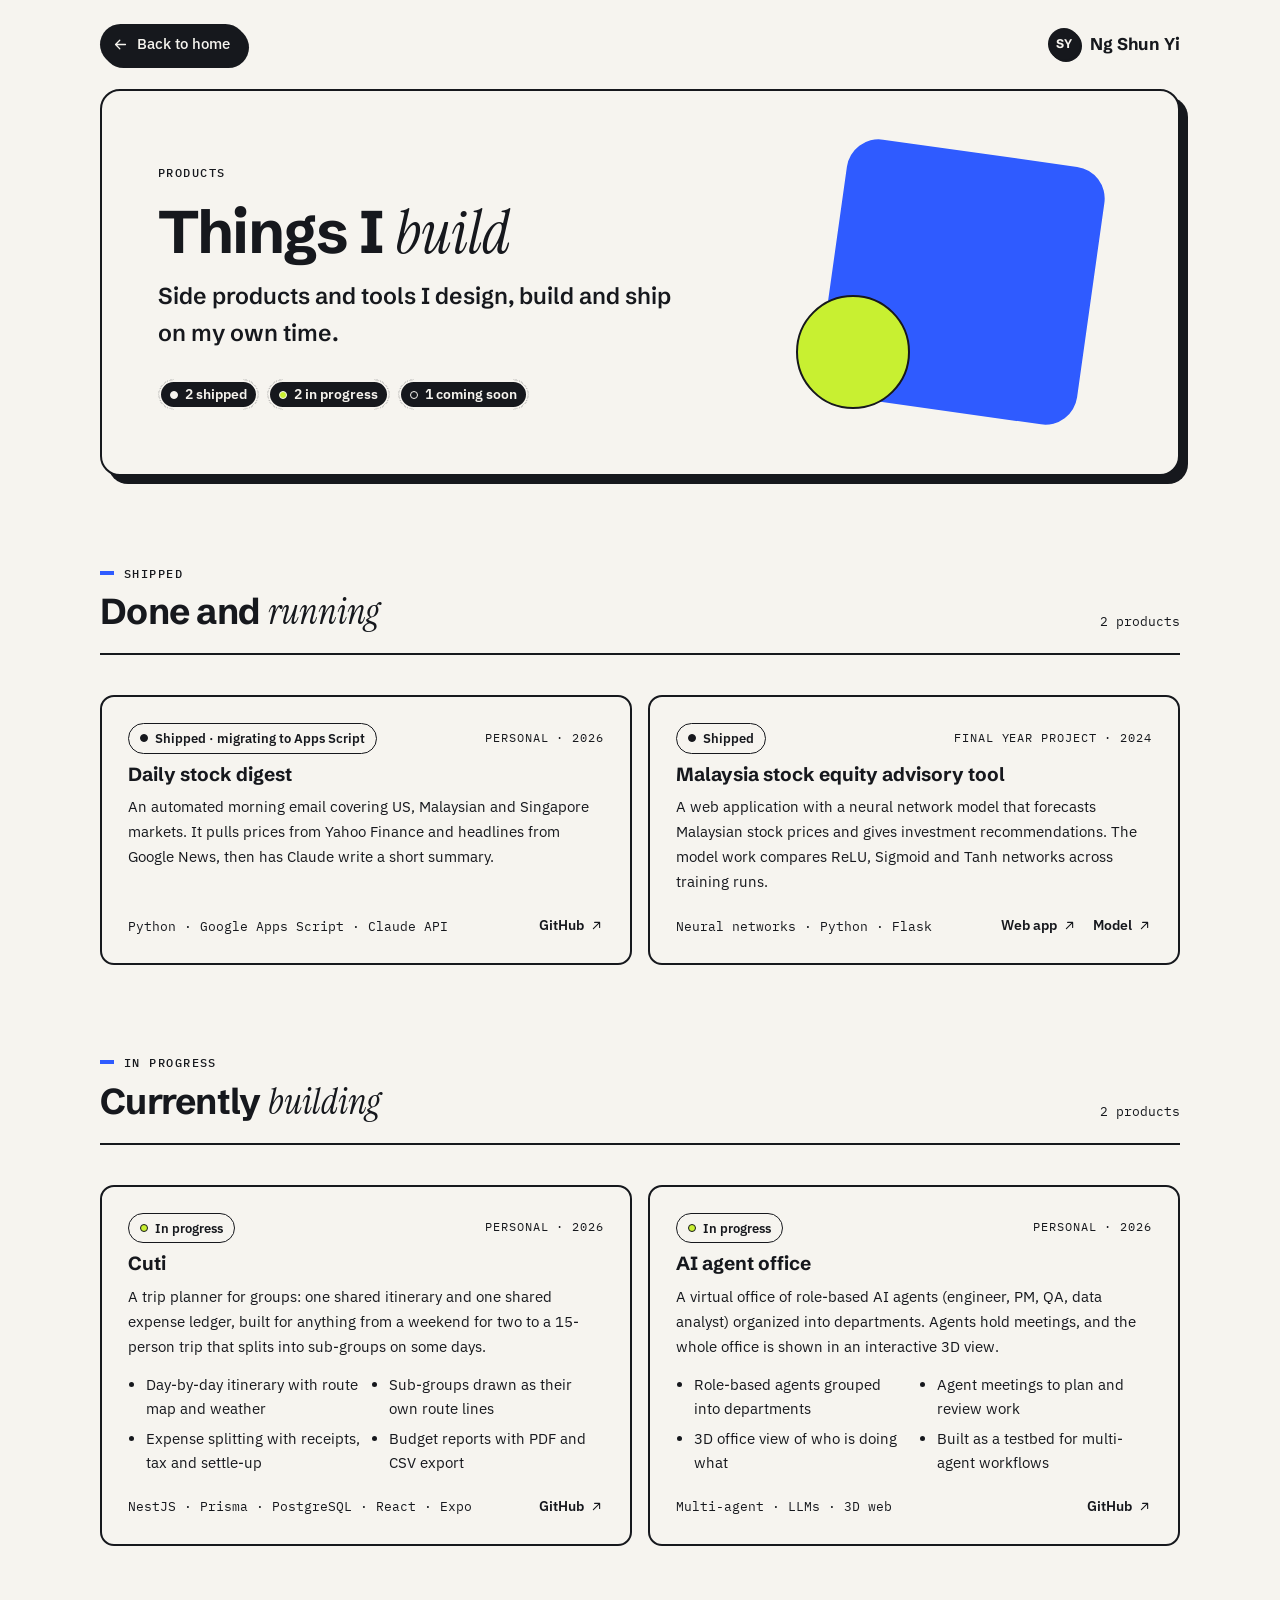
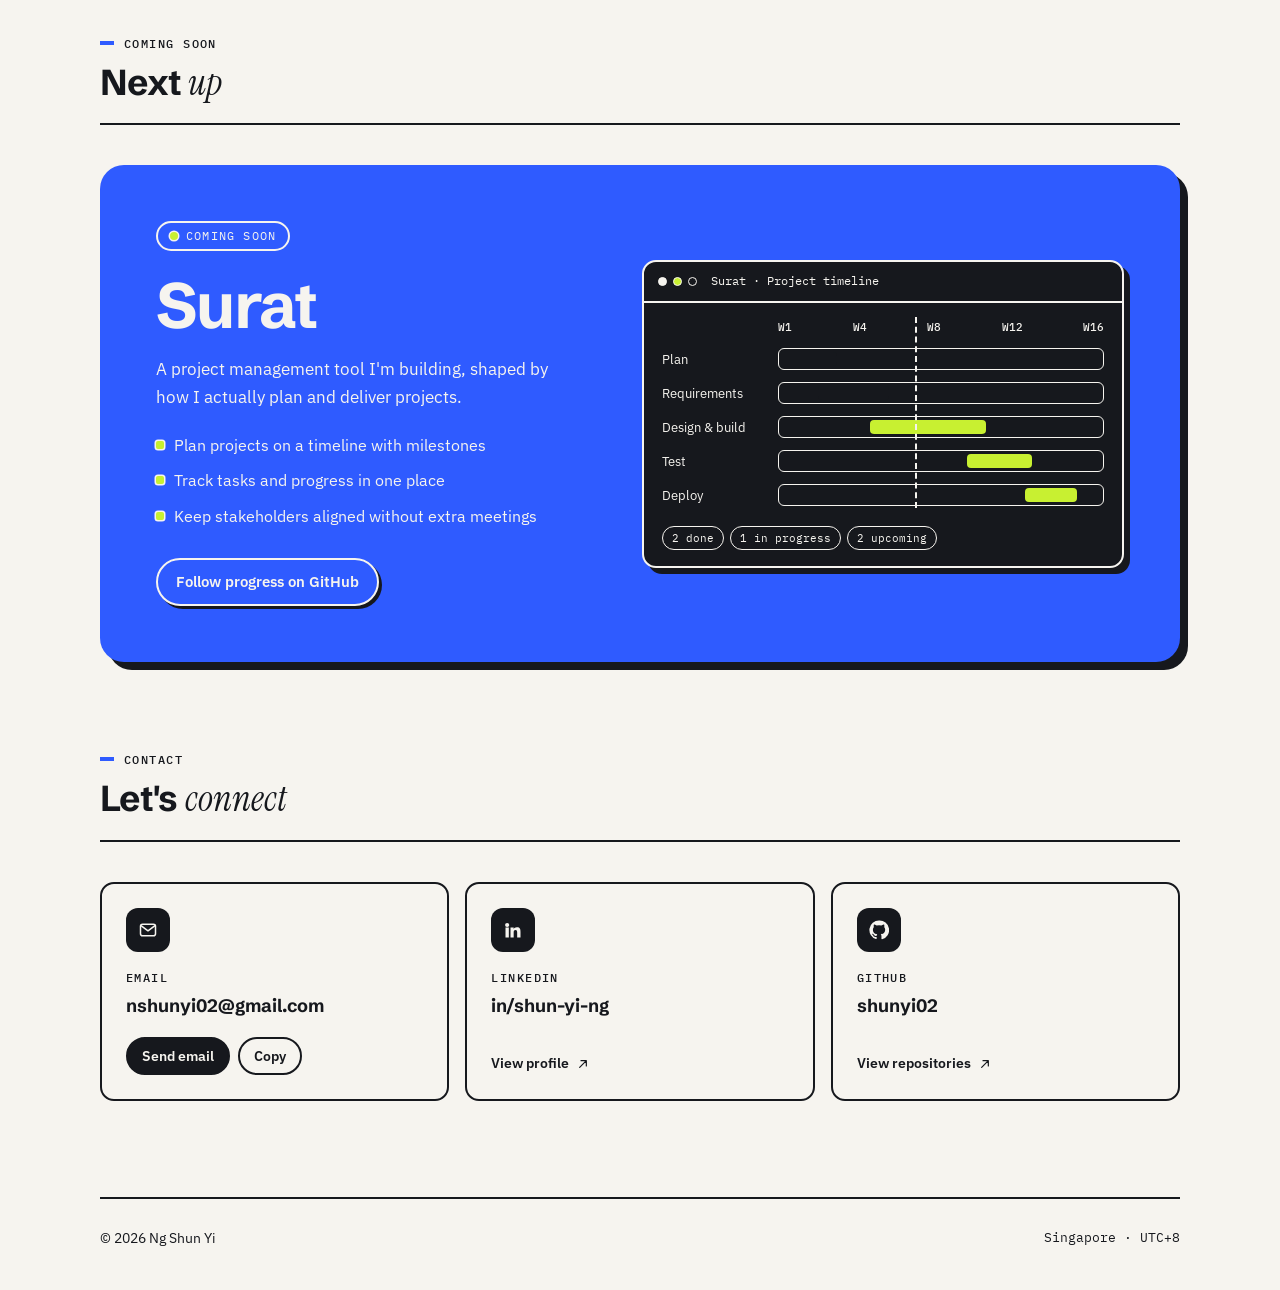
==== commit 240b5977: "Switch the site to the Editorial light palette Paper page, black type and hard shadows, electric blu" ====
--- a/products.html
+++ b/products.html
@@ -6,7 +6,7 @@
 <title>Products · Ng Shun Yi</title>
 <meta name="description" content="Products built by Ng Shun Yi: shipped, in progress and coming soon, including Surat, a project management tool.">
 <meta name="author" content="Ng Shun Yi">
-<meta name="theme-color" content="#262B40">
+<meta name="theme-color" content="#F6F4EF">
 <meta property="og:type" content="website">
 <meta property="og:title" content="Products · Ng Shun Yi">
 <meta property="og:description" content="Products built by Ng Shun Yi: shipped, in progress and coming soon, including Surat, a project management tool.">
@@ -14,13 +14,13 @@
 <link rel="icon" href="assets/favicon.svg" type="image/svg+xml">
 <link rel="preconnect" href="https://fonts.googleapis.com">
 <link rel="preconnect" href="https://fonts.gstatic.com" crossorigin>
-<link rel="stylesheet" href="https://fonts.googleapis.com/css2?family=Schibsted+Grotesk:wght@500;600;700&family=IBM+Plex+Sans:wght@400;500;600&family=IBM+Plex+Mono:wght@400;500&display=swap">
+<link rel="stylesheet" href="https://fonts.googleapis.com/css2?family=Instrument+Serif:ital@0;1&family=Schibsted+Grotesk:wght@500;600;700&family=IBM+Plex+Sans:wght@400;500;600&family=IBM+Plex+Mono:wght@400;500&display=swap">
 <link rel="stylesheet" href="assets/styles.css">
 <style>
 .phero .hero-inner{padding:72px 56px 64px}
 .phero h1{font-size:clamp(40px,5.6vw,60px)}
 .legend{display:flex;gap:8px;flex-wrap:wrap;margin-top:26px}
-.legend .st{text-decoration:none;color:var(--ink);background:var(--mist);box-shadow:inset 0 0 0 2px var(--ink);transition:transform .15s ease}
+.legend .st{text-decoration:none;color:var(--ink);background:var(--coal);box-shadow:inset 0 0 0 2px var(--ink);transition:transform .15s ease}
 .legend .st:hover{transform:translateY(-2px)}
 nav ul a.here{color:var(--ink);font-weight:500}
 .group{padding-block:88px 0}
@@ -28,7 +28,7 @@
 .pcard.wide{grid-column:1/-1;padding:30px}
 .soon-label{margin-top:88px}
 #surat.group{padding-top:0}
-.back-home{display:inline-flex;align-items:center;gap:8px;font-size:15px;font-weight:500;text-decoration:none;color:var(--ink);padding:8px 16px 8px 12px;border-radius:999px;background:var(--bg);box-shadow:3px 3px 0 var(--sapphire);transition:transform .15s}
+.back-home{display:inline-flex;align-items:center;gap:8px;font-size:15px;font-weight:500;text-decoration:none;color:var(--ink);padding:8px 16px 8px 12px;border-radius:999px;background:var(--bg);box-shadow:3px 3px 0 var(--coal);transition:transform .15s}
 .back-home:hover{transform:translate(-1px,-1px)}
 .back-home svg{width:17px;height:17px;transition:transform .2s}
 .back-home:hover svg{transform:translateX(-3px)}
@@ -48,7 +48,7 @@
     <div class="hero-inner">
       <div class="hero-text">
         <div class="label">Products</div>
-        <h1>Things I build</h1>
+        <h1>Things I <em>build</em></h1>
         <p class="role">Side products and tools I design, build and ship on my own time.</p>
         <div class="legend">
           <a class="st shipped" href="#shipped"><i></i>2 shipped</a>
@@ -60,7 +60,7 @@
   </header>
 
   <section id="shipped" class="group">
-    <div class="sec-label"><div><div class="label">Shipped</div><h2>Done and running</h2></div><span class="count">2 products</span></div>
+    <div class="sec-label"><div><div class="label">Shipped</div><h2>Done and <em>running</em></h2></div><span class="count">2 products</span></div>
     <div class="grid">
         <article class="proj pcard">
           <div class="proj-top"><span class="st shipped"><i></i>Shipped · migrating to Apps Script</span><span class="tag">Personal · 2026</span></div>
@@ -78,7 +78,7 @@
   </section>
 
   <section id="in-progress" class="group">
-    <div class="sec-label"><div><div class="label">In progress</div><h2>Currently building</h2></div><span class="count">2 products</span></div>
+    <div class="sec-label"><div><div class="label">In progress</div><h2>Currently <em>building</em></h2></div><span class="count">2 products</span></div>
     <div class="grid">
         <article class="proj pcard">
           <div class="proj-top"><span class="st wip"><i></i>In progress</span><span class="tag">Personal · 2026</span></div>
@@ -97,7 +97,7 @@
     </div>
   </section>
 
-  <div class="sec-label soon-label"><div><div class="label">Coming soon</div><h2>Next up</h2></div></div>
+  <div class="sec-label soon-label"><div><div class="label">Coming soon</div><h2>Next <em>up</em></h2></div></div>
   <section id="surat" class="soon group">
     <div class="soon-panel">
       <div class="soon-copy">
@@ -124,7 +124,7 @@
   </section>
 
   <section id="contact" class="contact group">
-    <div class="sec-label"><div><div class="label">Contact</div><h2>Let's connect</h2></div></div>
+    <div class="sec-label"><div><div class="label">Contact</div><h2>Let's <em>connect</em></h2></div></div>
       <div class="links">
         <div class="link-card">
           <span class="ico"><svg viewBox="0 0 24 24" fill="none" stroke="currentColor" stroke-width="1.8" stroke-linecap="round" stroke-linejoin="round" aria-hidden="true"><rect x="3" y="5" width="18" height="14" rx="2.5"/><path d="m4 7 8 6 8-6"/></svg></span>
--- a/assets/styles.css
+++ b/assets/styles.css
@@ -1,60 +1,68 @@
-/* Layout: one 1080px column. The "Sapphire nightfall whisper" palette and nothing else: nightfall navy is
-   the page, teal the cards, deep blue the hero, whisper blue the type and the inverted panels, steel blue
-   the outlines, sapphire decoration only (hard shadows, dots, the hero disc, underlines, progress lines).
-   No tints, blends, gradients or transparency, so no seventh colour appears anywhere.
-   Two scopes set the colours: dark (the page) and light (an inverted panel). Inside a scope, --bg is the
-   ground, --card a card on it, --ink the type, --line the outlines; an element that inverts swaps them. */
+/* Layout: one 1080px column. "Editorial light", four colours and nothing else: paper is the page, black
+   the type, the outlines, the hard shadows and a few inverted panels, electric blue the bold bands, lime a
+   highlighter behind key words (and dots), never text. One serif italic word per heading.
+   No tints, blends or transparency, so no fifth colour appears anywhere.
+   Three scopes set the colours: paper (the page), black and blue (inverted panels). Inside a scope, --bg is
+   the ground, --card a card on it, --ink the type, --line the outlines. */
 :root{
-  --night:#262B40; --mist:#A8C4EC; --sapphire:#0474C4; --deep:#06457F; --steel:#5379AE; --teal:#2C444C;
-  --bg:var(--night); --card:var(--teal); --ink:var(--mist); --line:var(--steel); --muted:var(--ink); --accent:var(--sapphire);
-  --pop:4px 4px 0 var(--sapphire);
+  --paper:#F6F4EF; --coal:#16181D; --blue:#2F5BFF; --lime:#C8F031;
+  --bg:var(--paper); --card:var(--paper); --ink:var(--coal); --line:var(--coal); --muted:var(--ink); --accent:var(--blue);
+  --f-serif:"Instrument Serif",Georgia,serif;
+  --pop:4px 4px 0 var(--coal);
   --f-display:"Schibsted Grotesk","Helvetica Neue",Arial,sans-serif;
   --f-body:"IBM Plex Sans","Segoe UI",Roboto,Arial,sans-serif;
   --f-mono:"IBM Plex Mono",ui-monospace,"SFMono-Regular",Menlo,Consolas,monospace;
   /* tokens the scroll moments (assets/moments) read */
   --font-display:var(--f-display); --font-text:var(--f-body); --display-weight:700; --display-tracking:-.025em;
-  --t-h2:clamp(30px,4.4vw,52px); --t-lead:20px; --r-md:14px; --gutter:48px; --nav:64px; --ground-bg:var(--night);
+  --t-h2:clamp(30px,4.4vw,52px); --t-lead:20px; --r-md:14px; --gutter:48px; --nav:64px; --ground-bg:var(--paper);
   --s-2:8px; --s-4:16px; --s-5:24px; --s-6:32px; --s-7:48px;
-  color-scheme:dark;
+  color-scheme:light;
 }
-/* the inverted (light) panels */
-.spec,#projects,.kit.pm,.pmini.dark,.pd-card,.win,.soon-panel,.mark,.tb,.s-ico,.link-card .ico,.dl,
-.tab-ind,.btn.primary,.mini.primary,.pt-go,.topbar ul a.active,.legend .st,.back-home{
-  --bg:var(--mist); --card:var(--mist); --ink:var(--night); --line:var(--deep); --muted:var(--night)}
-/* deep blue again inside a light panel */
-#projects .proj,.soon-panel .mock,.kit.pm .tool,.kit.pm .s-ico,.spec .s-ico{
-  --bg:var(--deep); --card:var(--deep); --ink:var(--mist); --line:var(--mist); --muted:var(--mist)}
+/* black panels */
+.spec,.win,.mark,.tb,.s-ico,.link-card .ico,.dl,.tab-ind,.btn.primary,.mini.primary,.pt-go,.topbar ul a.active,.legend .st,.back-home,.soon-panel .mock{
+  --bg:var(--coal); --card:var(--coal); --ink:var(--paper); --line:var(--paper); --muted:var(--paper)}
+/* blue bands */
+#projects,.kit.pm,.pmini.dark,.soon-panel{
+  --bg:var(--blue); --card:var(--blue); --ink:var(--paper); --line:var(--paper); --muted:var(--paper)}
+/* paper again inside a band or a black panel */
+#projects .proj,.kit.pm .tool,.kit.pm .s-ico,.spec .s-ico,.pd-card{
+  --bg:var(--paper); --card:var(--paper); --ink:var(--coal); --line:var(--coal); --muted:var(--coal)}
+/* the serif italic word in a heading */
+h1 em,h2 em,.mo-wh__text em{font-family:var(--f-serif);font-style:italic;font-weight:400;letter-spacing:0}
+/* the lime highlighter: a band behind the lower part of the words */
+.hl,#statement strong,.award-card .place,.win-big{background:linear-gradient(transparent 58%,var(--lime) 58%);text-decoration:none}
+.win .win-big{background:none;text-decoration:underline 4px var(--lime);text-underline-offset:6px}
 
 *{box-sizing:border-box}
 [hidden]{display:none!important}
-html{scroll-behavior:smooth;background:var(--night)}
+html{scroll-behavior:smooth;background:var(--paper)}
 @media (prefers-reduced-motion:reduce){html{scroll-behavior:auto}}
-::selection{background:var(--sapphire);color:var(--night)}
+::selection{background:var(--lime);color:var(--coal)}
 body{margin:0;background:var(--bg);color:var(--ink);font-family:var(--f-body);font-size:16.5px;font-weight:400;line-height:1.65;
   padding:0 max(16px,env(safe-area-inset-right,0px)) 0 max(16px,env(safe-area-inset-left,0px))}
 .wrap{max-width:1080px;margin:0 auto}
-a{color:var(--ink);text-decoration-color:var(--sapphire);text-decoration-thickness:2px;text-underline-offset:4px}
+a{color:var(--ink);text-decoration-color:var(--blue);text-decoration-thickness:2px;text-underline-offset:4px}
 a:focus-visible,button:focus-visible{outline:2px solid var(--ink);outline-offset:3px;border-radius:3px}
 h1,h2,h3{font-family:var(--f-display);text-wrap:balance;margin:0;line-height:1.15;color:var(--ink)}
 p{margin:0}
 .label{font-family:var(--f-mono);font-size:12px;font-weight:500;letter-spacing:.12em;text-transform:uppercase;color:var(--ink)}
-/* a label with a yellow tick in front: the embellishment that marks every section */
-.sec-label .label::before,#delivery .mo-pc__text > .label::before{content:"";display:inline-block;width:14px;height:4px;margin-right:10px;vertical-align:3px;background:var(--sapphire)}
+/* a label with a blue tick in front: the mark on every section */
+.sec-label .label::before,#delivery .mo-pc__text > .label::before{content:"";display:inline-block;width:14px;height:4px;margin-right:10px;vertical-align:3px;background:var(--blue)}
 
 /* nav */
 nav{display:flex;justify-content:space-between;align-items:center;gap:16px;padding-block:24px;flex-wrap:wrap}
 .brand{font-family:var(--f-display);font-weight:700;font-size:17px;color:var(--ink);text-decoration:none;display:flex;align-items:center;gap:10px}
-.mark{width:32px;height:32px;border-radius:50%;background:var(--bg);color:var(--ink);display:grid;place-items:center;font-size:12.5px;letter-spacing:.03em;box-shadow:2px 2px 0 var(--sapphire)}
+.mark{width:32px;height:32px;border-radius:50%;background:var(--bg);color:var(--ink);display:grid;place-items:center;font-size:12.5px;letter-spacing:.03em;box-shadow:2px 2px 0 var(--coal)}
 nav ul{list-style:none;margin:0;padding:0;display:flex;gap:26px;flex-wrap:wrap}
-nav ul a{color:var(--ink);text-decoration:none;font-size:14.5px;background:linear-gradient(var(--sapphire),var(--sapphire)) 0 100%/0 2px no-repeat;transition:background-size .25s ease}
+nav ul a{color:var(--ink);text-decoration:none;font-size:14.5px;background:linear-gradient(var(--blue),var(--blue)) 0 100%/0 2px no-repeat;transition:background-size .25s ease}
 nav ul a:hover{background-size:100% 2px}
 
-/* hero panel: red on red, held by a snow outline and a yellow hard shadow */
-.hero{position:relative;overflow:hidden;border-radius:20px;color:var(--ink);isolation:isolate;background:var(--deep);border:2px solid var(--steel);box-shadow:8px 8px 0 var(--sapphire)}
-.hero::before,.hero::after{content:"";position:absolute;z-index:-1;border-radius:50%;aspect-ratio:1}
-.hero::after{right:7%;top:50%;width:min(32vw,300px);transform:translateY(-50%);background:var(--sapphire)}
-.hero::before{right:calc(7% + min(32vw,300px) * .55);top:calc(50% - min(32vw,300px) * .62);width:min(13vw,120px);border:3px solid var(--mist)}
-@media (max-width:880px){.hero::after{width:130px;top:28px;right:24px;transform:none}.hero::before{width:56px;top:20px;right:128px}}
+/* hero: paper, held by a black outline and a hard shadow; a tilted blue square and a lime disc */
+.hero{position:relative;overflow:hidden;border-radius:20px;color:var(--ink);isolation:isolate;background:var(--paper);border:2px solid var(--coal);box-shadow:8px 8px 0 var(--coal)}
+.hero::before,.hero::after{content:"";position:absolute;z-index:-1;aspect-ratio:1}
+.hero::after{right:8%;z-index:-2;top:50%;width:min(28vw,260px);transform:translateY(-50%) rotate(8deg);border-radius:32px;background:var(--blue)}
+.hero::before{right:calc(8% + min(28vw,260px) * .7);top:calc(50% + min(28vw,260px) * .05);width:min(12vw,110px);border-radius:50%;background:var(--lime);border:2px solid var(--coal)}
+@media (max-width:880px){.hero::after{width:110px;top:32px;right:28px;transform:rotate(8deg);border-radius:20px}.hero::before{width:52px;top:96px;right:118px}}
 .hero-inner{padding:88px 56px 84px;max-width:640px}
 .hero h1{font-size:clamp(42px,6.2vw,68px);font-weight:700;letter-spacing:-.025em;margin-top:14px}
 .hero .role{font-family:var(--f-display);font-size:clamp(19px,2.2vw,23px);font-weight:600;margin-top:10px}
@@ -62,9 +70,9 @@
 .cta{display:flex;gap:10px;flex-wrap:wrap;margin-top:32px}
 /* buttons: a snow outline and a yellow hard shadow; they step up on hover and press flat on click */
 .btn{display:inline-flex;align-items:center;gap:8px;padding:10px 18px;border-radius:999px;font-weight:600;font-size:15px;text-decoration:none;
-  color:var(--ink);background:var(--bg);border:2px solid var(--mist);box-shadow:3px 3px 0 var(--sapphire);transition:transform .15s ease,box-shadow .15s ease}
+  color:var(--ink);background:var(--bg);border:2px solid var(--coal);box-shadow:3px 3px 0 var(--coal);transition:transform .15s ease,box-shadow .15s ease}
 .btn:hover{transform:translate(-1px,-1px);box-shadow:var(--pop)}
-.btn:active{transform:translate(3px,3px);box-shadow:0 0 0 var(--sapphire)}
+.btn:active{transform:translate(3px,3px);box-shadow:0 0 0 var(--coal)}
 .btn svg{width:16px;height:16px;flex:none}
 @media (prefers-reduced-motion:reduce){.btn,.btn:hover,.btn:active{transition:none;transform:none}}
 
@@ -78,7 +86,7 @@
 .dd-sub{display:block;margin-top:3px;font-family:var(--f-body);font-size:13.5px;font-weight:500}
 .spec dd.tags{display:flex;flex-wrap:wrap;gap:6px;margin-top:7px}
 .spec dd.tags span{font-family:var(--f-mono);font-size:12px;font-weight:500;padding:2px 8px;border-radius:6px;border:1.5px solid var(--line)}
-.dot{display:inline-block;width:8px;height:8px;border-radius:50%;background:var(--sapphire);margin-right:8px;vertical-align:2px;box-shadow:0 0 0 1.5px var(--ink)}
+.dot{display:inline-block;width:8px;height:8px;border-radius:50%;background:var(--lime);margin-right:8px;vertical-align:2px;box-shadow:0 0 0 1.5px var(--ink)}
 .s-ico{flex:none;width:38px;height:38px;border-radius:10px;display:grid;place-items:center;background:var(--bg);color:var(--ink)}
 .s-ico svg{width:19px;height:19px}
 
@@ -90,24 +98,24 @@
 .sec-label h2{font-size:clamp(28px,3.4vw,36px);font-weight:700;letter-spacing:-.02em;margin-top:8px}
 .sec-label .count{font-family:var(--f-mono);font-size:13px}
 /* projects: a snow band, its cards red */
-#projects{margin-top:104px;padding:56px;background:var(--bg);color:var(--ink);border-radius:24px;box-shadow:8px 8px 0 var(--sapphire)}
+#projects{margin-top:104px;padding:56px;background:var(--bg);color:var(--ink);border-radius:24px;box-shadow:8px 8px 0 var(--coal)}
 #projects + section{padding-top:104px}
 
 /* timeline */
 .timeline{list-style:none;margin:0;padding:0 0 0 26px;border-left:2px solid var(--line);display:grid;gap:44px;position:relative}
 .job{position:relative;display:grid;grid-template-columns:150px 1fr;gap:24px}
 .job::before{content:"";position:absolute;left:-33px;top:7px;width:12px;height:12px;border-radius:50%;background:var(--bg);border:2px solid var(--line);transition:background .35s}
-.job.current::before,.job.lit::before{background:var(--sapphire)}
+.job.current::before,.job.lit::before{background:var(--lime)}
 .when{font-family:var(--f-mono);font-size:13px;line-height:1.5}
 .now{display:inline-flex;align-items:center;gap:6px;margin-top:8px;font-size:11px;letter-spacing:.1em;text-transform:uppercase;padding:1px 9px;border-radius:999px;border:1.5px solid var(--line)}
-.now::before{content:"";width:6px;height:6px;border-radius:50%;background:var(--sapphire)}
+.now::before{content:"";width:7px;height:7px;border-radius:50%;background:var(--lime);box-shadow:0 0 0 1.5px var(--ink)}
 .job h3{font-size:20px;font-weight:700}
 .org{margin-top:2px;font-size:15px;font-family:var(--f-mono)}
 .job ul{margin:14px 0 0;padding-left:18px;display:grid;gap:6px;max-width:66ch}
-.job li::marker{color:var(--sapphire)}
+.job li::marker{color:var(--blue)}
 .job li b{font-weight:700}
 /* the timeline fills with yellow as it scrolls past */
-.timeline::before{content:"";position:absolute;left:-2px;top:0;width:2px;height:calc(var(--tp,0) * 100%);background:var(--sapphire)}
+.timeline::before{content:"";position:absolute;left:-2px;top:0;width:2px;height:calc(var(--tp,0) * 100%);background:var(--blue)}
 
 /* projects */
 .grid{display:grid;grid-template-columns:repeat(2,minmax(0,1fr));gap:16px}
@@ -122,11 +130,11 @@
 .stack{margin-top:auto;padding-top:8px;font-family:var(--f-mono);font-size:12.5px}
 .pill{font-family:var(--f-mono);font-size:11px;letter-spacing:.05em;padding:2px 10px;border-radius:999px;border:1.5px solid var(--line)}
 .points{margin:4px 0 0;padding-left:18px;display:grid;grid-template-columns:repeat(2,minmax(0,1fr));gap:6px 28px;font-size:14.5px}
-.points li::marker{color:var(--sapphire)}
+.points li::marker{color:var(--ink)}
 .grid.three{grid-template-columns:repeat(3,minmax(0,1fr))}
 .proj.feature{grid-column:1/-1;padding:32px}
 .proj.feature h3{font-size:23px}
-.award-card .place{font-family:var(--f-display);font-size:30px;font-weight:700;letter-spacing:-.02em;line-height:1.1;text-decoration:underline 4px var(--sapphire);text-underline-offset:6px}
+.award-card .place{font-family:var(--f-display);font-size:30px;font-weight:700;letter-spacing:-.02em;line-height:1.1;}
 .award-card .event{font-family:var(--f-mono);font-size:12px;letter-spacing:.04em;margin-bottom:8px}
 .pc-foot{margin-top:auto;padding-top:10px;display:flex;justify-content:space-between;align-items:center;gap:12px;flex-wrap:wrap}
 .pc-foot .stack{margin:0;padding:0}
@@ -140,9 +148,9 @@
 .tab{position:relative;z-index:1;font:inherit;font-size:14.5px;font-weight:600;color:var(--ink);background:none;border:0;padding:8px 16px;border-radius:999px;cursor:pointer;display:inline-flex;gap:8px;align-items:center;transition:color .25s}
 .tab span{font-family:var(--f-mono);font-size:12px}
 /* the sliding indicator is red inside the snow band, so the chosen tab's words turn snow */
-.tab-ind{position:absolute;z-index:0;top:0;left:0;border-radius:999px;background:var(--night);
+.tab-ind{position:absolute;z-index:0;top:0;left:0;border-radius:999px;background:var(--paper);
   transition:transform .4s cubic-bezier(.3,.8,.2,1),width .4s cubic-bezier(.3,.8,.2,1),height .4s}
-.tab[aria-selected="true"]{color:var(--mist)}
+.tab[aria-selected="true"]{color:var(--coal)}
 @keyframes cardIn{from{opacity:0;translate:0 12px}to{opacity:1;translate:none}}
 .fade .proj{animation:cardIn .5s cubic-bezier(.2,.7,.2,1) both;animation-delay:calc(var(--i,0) * 70ms)}
 @media (max-width:880px){.grid.three{grid-template-columns:1fr 1fr}}
@@ -160,19 +168,19 @@
 .skills.kits{gap:16px}
 .skills h3{font-size:16px;font-weight:700;margin-bottom:12px}
 .kit{background:var(--card);color:var(--ink);border-radius:18px;border:2px solid var(--line);padding:24px;display:flex;flex-direction:column;gap:12px;min-width:0}
-.kit.pm{box-shadow:8px 8px 0 var(--sapphire)}
+.kit.pm{box-shadow:8px 8px 0 var(--coal)}
 .kit-head{display:flex;align-items:center;gap:12px;margin-bottom:4px}
 .kit-head h3{font-size:18px;margin:0}
 .kit-sub{font-family:var(--f-mono);font-size:11px;letter-spacing:.1em;text-transform:uppercase;margin-top:4px}
 .tools{list-style:none;margin:0;padding:0;display:grid;grid-template-columns:repeat(auto-fill,minmax(172px,1fr));gap:8px}
 .tool{display:flex;align-items:center;gap:10px;padding:7px 9px;border-radius:10px;background:var(--card);color:var(--ink);border:1.5px solid var(--line);min-width:0;transition:box-shadow .2s,transform .2s}
-.tool:hover{transform:translateY(-1px);box-shadow:3px 3px 0 var(--sapphire)}
+.tool:hover{transform:translateY(-1px);box-shadow:3px 3px 0 var(--coal)}
 /* the tool's real logo, one colour, on an inverted tile */
 .tb{flex:none;width:32px;height:32px;border-radius:8px;display:grid;place-items:center;background:var(--bg);color:var(--ink)}
 .tb svg{width:20px;height:20px}
 .tb svg.wide{width:28px}
 .tn{font-size:14px;font-weight:600;min-width:0;line-height:1.25}
-.dl{margin-left:auto;flex:none;font-family:var(--f-mono);font-size:10px;letter-spacing:.06em;text-transform:uppercase;color:var(--ink);background:var(--bg);padding:2px 7px;border-radius:999px;box-shadow:2px 2px 0 var(--sapphire)}
+.dl{margin-left:auto;flex:none;font-family:var(--f-mono);font-size:10px;letter-spacing:.06em;text-transform:uppercase;color:var(--ink);background:var(--bg);padding:2px 7px;border-radius:999px;box-shadow:2px 2px 0 var(--coal)}
 .chips{display:flex;flex-wrap:wrap;gap:8px}
 .chips span{font-size:13.5px;padding:3px 11px;border-radius:999px;border:1.5px solid var(--line)}
 .facts{display:grid;grid-template-columns:repeat(2,minmax(0,1fr));gap:28px;margin-top:56px}
@@ -202,8 +210,8 @@
 .link-card .v{font-family:var(--f-display);font-size:18px;font-weight:700;overflow-wrap:anywhere}
 .lc-actions{display:flex;gap:8px;flex-wrap:wrap;margin-top:auto}
 .mini{font:inherit;font-size:13.5px;font-weight:600;padding:6px 14px;border-radius:999px;text-decoration:none;cursor:pointer;
-  border:2px solid var(--mist);background:var(--bg);color:var(--ink);transition:transform .15s ease,box-shadow .15s ease}
-.mini:hover{transform:translate(-1px,-1px);box-shadow:3px 3px 0 var(--sapphire)}
+  border:2px solid var(--coal);background:var(--bg);color:var(--ink);transition:transform .15s ease,box-shadow .15s ease}
+.mini:hover{transform:translate(-1px,-1px);box-shadow:3px 3px 0 var(--coal)}
 .mini:active{transform:none;box-shadow:none}
 .lc-foot{margin-top:auto;display:inline-flex;align-items:center;gap:6px;font-size:14px;font-weight:600}
 .lc-foot .arr{width:16px;height:16px;transition:transform .25s ease}
@@ -219,66 +227,66 @@
 #delivery .mo-pc__step{border-left-width:3px}
 #delivery .mo-pc__step h3{font-family:var(--f-display);font-weight:700}
 #delivery .mo-pc__step p{font-size:15.5px}
-#delivery .mo-pc__visuals,#delivery .mo-pc__visual--lit{border-radius:18px;border:2px dashed var(--mist)}
+#delivery .mo-pc__visuals,#delivery .mo-pc__visual--lit{border-radius:18px;border:2px dashed var(--coal)}
 #delivery.is-live .mo-pc__visual--lit{border:0}
 #delivery:not(.is-live) .mo-pc__visual--lit{aspect-ratio:auto;padding:20px 24px 28px 18px}
 
 /* a drawn app window: a snow panel with a yellow hard shadow (the delivery steps; the Surat mock is red) */
-.win,.mock{background:var(--bg);color:var(--ink);border:2px solid var(--line);border-radius:14px;box-shadow:6px 6px 0 var(--sapphire);overflow:hidden}
+.win,.mock{background:var(--bg);color:var(--ink);border:2px solid var(--line);border-radius:14px;box-shadow:6px 6px 0 var(--coal);overflow:hidden}
 .win{width:100%;max-width:420px;font-size:12.5px}
 .mock-bar{display:flex;align-items:center;gap:6px;padding:10px 14px;border-bottom:2px solid var(--line)}
 .mock-bar i{width:9px;height:9px;border-radius:50%;border:1.5px solid var(--line)}
 .mock-bar i:first-child{background:var(--ink)}
-.mock-bar i:nth-child(2){background:var(--sapphire)}
+.mock-bar i:nth-child(2){background:var(--lime)}
 .mock-bar span{margin-left:8px;font-family:var(--f-mono);font-size:11.5px}
 .win-body{padding:14px 16px 16px;display:grid;gap:8px}
 .win-row{display:flex;align-items:center;justify-content:space-between;gap:10px;padding:6px 10px;border-radius:8px;border:1.5px solid var(--line)}
 .win-row b{font-weight:600}
 .tick{flex:none;font-family:var(--f-mono);font-size:10.5px;padding:1px 8px;border-radius:999px;border:1.5px solid var(--line);background:var(--bg);color:var(--ink)}
-.tick.red{--bg:var(--night);--ink:var(--mist);--line:var(--night)}
+.tick.red{--bg:var(--paper);--ink:var(--coal);--line:var(--paper)}
 .flow{display:flex;flex-wrap:wrap;align-items:center;gap:6px}
 .flow span{padding:5px 10px;border-radius:8px;border:1.5px solid var(--line);background:var(--bg);color:var(--ink);font-weight:600}
-.flow .gap{--line:var(--night);box-shadow:3px 3px 0 var(--sapphire)}
+.flow .gap{--bg:var(--lime);--ink:var(--coal);--line:var(--lime)}
 .flow i{font-style:normal;font-family:var(--f-mono)}
 .win-note{font-family:var(--f-mono);font-size:11px}
-.win-big{font-family:var(--f-display);font-size:34px;font-weight:700;letter-spacing:-.02em;line-height:1;text-decoration:underline 4px var(--sapphire);text-underline-offset:5px}
+.win-big{font-family:var(--f-display);font-size:34px;font-weight:700;letter-spacing:-.02em;line-height:1;}
 
 /* the statement (assets/moments/word-highlight): each word rests as a snow outline and fills as the
    scroll reaches it; the strong words get a yellow underline */
-#statement{--accent:var(--mist)}
+#statement{--accent:var(--coal)}
 #statement .mo-wh__text{color:var(--ink)}
-#statement .mo-w{color:transparent;-webkit-text-stroke:1.5px var(--mist);transition:color 160ms ease}
-#statement .mo-w.is-on,#statement strong .mo-w.is-on{color:var(--mist)}
-#statement strong{text-decoration:underline 6px var(--sapphire);text-underline-offset:8px;text-decoration-skip-ink:none}
-@media (prefers-reduced-motion:reduce){#statement .mo-w{color:var(--mist)}}
+#statement .mo-w{color:transparent;-webkit-text-stroke:1.5px var(--coal);transition:color 160ms ease}
+#statement .mo-w.is-on,#statement strong .mo-w.is-on{color:var(--coal)}
+#statement strong{font-weight:inherit}
+@media (prefers-reduced-motion:reduce){#statement .mo-w{color:var(--coal)}}
 
 /* Surat coming soon: a snow panel with a red mock inside */
-.soon-panel{position:relative;overflow:hidden;border-radius:24px;padding:56px;display:grid;grid-template-columns:1fr 1.1fr;gap:48px;align-items:center;background:var(--bg);color:var(--ink);box-shadow:8px 8px 0 var(--sapphire)}
+.soon-panel{position:relative;overflow:hidden;border-radius:24px;padding:56px;display:grid;grid-template-columns:1fr 1.1fr;gap:48px;align-items:center;background:var(--bg);color:var(--ink);box-shadow:8px 8px 0 var(--coal)}
 .soon-panel > *{min-width:0}
 .soon-pill{display:inline-flex;align-items:center;gap:8px;font-family:var(--f-mono);font-size:12px;letter-spacing:.1em;text-transform:uppercase;border:2px solid var(--line);padding:3px 12px;border-radius:999px}
-.pulse{width:8px;height:8px;border-radius:50%;background:var(--sapphire);box-shadow:0 0 0 1.5px var(--ink);animation:pulse 2s 3}
+.pulse{width:8px;height:8px;border-radius:50%;background:var(--lime);box-shadow:0 0 0 1.5px var(--ink);animation:pulse 2s 3}
 @keyframes pulse{50%{transform:scale(1.6)}}
 .soon h2{font-size:clamp(44px,6vw,64px);font-weight:700;letter-spacing:-.03em;margin-top:18px}
 .soon-tag{margin-top:12px;font-size:17px;max-width:42ch}
 .soon-feat{list-style:none;margin:22px 0 0;padding:0;display:grid;gap:10px}
 .soon-feat li{display:flex;gap:10px;align-items:baseline;font-size:15.5px}
-.soon-feat li::before{content:"";flex:none;width:8px;height:8px;border-radius:2px;background:var(--sapphire);box-shadow:0 0 0 1.5px var(--ink);translate:0 -2px}
+.soon-feat li::before{content:"";flex:none;width:8px;height:8px;border-radius:2px;background:var(--lime);box-shadow:0 0 0 1.5px var(--ink);translate:0 -2px}
 .soon .cta{margin-top:28px}
-.soon-panel .btn{border-color:var(--night)}
+.soon-panel .btn{border-color:var(--paper)}
 .mock-body{position:relative;padding:16px 18px 10px;display:grid;gap:12px}
 .g-head,.g-row{display:grid;grid-template-columns:104px 1fr;gap:12px;align-items:center}
 .g-weeks{display:flex;justify-content:space-between;font-family:var(--f-mono);font-size:10.5px}
 .g-weeks b{font-weight:500}
 .g-lbl{font-size:12.5px;white-space:nowrap;overflow:hidden;text-overflow:ellipsis}
 .g-track{position:relative;height:22px;border-radius:6px;border:1.5px solid var(--line)}
-.g-bar{position:absolute;top:3px;bottom:3px;left:var(--x);width:var(--w);border-radius:4px;background:var(--sapphire);
+.g-bar{position:absolute;top:3px;bottom:3px;left:var(--x);width:var(--w);border-radius:4px;background:var(--lime);
   transform-origin:left;transform:scaleX(1);transition:transform .7s cubic-bezier(.2,.7,.2,1);transition-delay:calc(var(--i) * 120ms)}
-.g-bar.done{background:var(--mist)}
+.g-bar.done{background:var(--coal)}
 .js .mock:not(.go) .g-bar{transform:scaleX(0)}
-.g-today{position:absolute;top:14px;bottom:8px;left:calc(18px + 104px + 12px + (100% - 36px - 116px) * .42);width:0;border-left:2px dashed var(--sapphire)}
+.g-today{position:absolute;top:14px;bottom:8px;left:calc(18px + 104px + 12px + (100% - 36px - 116px) * .42);width:0;border-left:2px dashed var(--paper)}
 .mock-foot{display:flex;gap:6px;flex-wrap:wrap;padding:10px 18px 16px}
 .mock-foot .chip{font-family:var(--f-mono);font-size:11px;padding:2px 9px;border-radius:999px;border:1.5px solid var(--line)}
-.mock-foot .chip.ok,.mock-foot .chip.run{box-shadow:2px 2px 0 var(--sapphire)}
+.mock-foot .chip.ok,.mock-foot .chip.run{box-shadow:2px 2px 0 var(--coal)}
 @media (max-width:880px){.soon-panel{grid-template-columns:1fr;padding:36px 22px;gap:36px}}
 @media (max-width:620px){.g-head,.g-row{grid-template-columns:84px 1fr}.g-today{left:calc(18px + 84px + 12px + (100% - 36px - 96px) * .42)}}
 @media (prefers-reduced-motion:reduce){.pulse{animation:none}.g-bar{transition:none}}
@@ -286,8 +294,8 @@
 /* status dots (shared with the products page) */
 .st{display:inline-flex;align-items:center;gap:7px;font-size:13.5px;font-weight:600;padding:3px 11px;border-radius:999px;border:1.5px solid var(--line);color:var(--ink);background:var(--bg)}
 .st i{width:8px;height:8px;border-radius:50%;border:1.5px solid var(--ink)}
-.st.shipped i{background:var(--ink)}.st.wip i{background:var(--sapphire)}.st.soon i{background:transparent}
-.pt-go{display:inline-flex;align-items:center;gap:8px;font-weight:700;color:var(--ink);background:var(--bg);padding:10px 18px;border-radius:999px;font-size:15px;text-decoration:none;box-shadow:3px 3px 0 var(--sapphire)}
+.st.shipped i{background:var(--ink)}.st.wip i{background:var(--lime)}.st.soon i{background:transparent}
+.pt-go{display:inline-flex;align-items:center;gap:8px;font-weight:700;color:var(--ink);background:var(--bg);padding:10px 18px;border-radius:999px;font-size:15px;text-decoration:none;box-shadow:3px 3px 0 var(--coal)}
 
 /* products row on main page */
 .see-all{display:inline-flex;align-items:center;gap:6px;font-size:14.5px;font-weight:600;text-decoration:none}
@@ -313,10 +321,10 @@
 .pm-more::after{content:"+";font-family:var(--f-mono);width:18px;height:18px;border-radius:50%;display:grid;place-items:center;font-size:13px;background:var(--ink);color:var(--bg);transition:transform .25s}
 .pmini:hover .pm-more::after{transform:rotate(90deg)}
 .pdlg{border:0;padding:0;background:transparent;color:var(--ink);max-width:min(560px,calc(100vw - 32px));width:100%}
-.pdlg::backdrop{background:var(--night)}
+.pdlg::backdrop{background:var(--coal)}
 .pdlg[open] .pd-card{animation:pdIn .35s cubic-bezier(.2,.8,.2,1)}
 @keyframes pdIn{from{transform:translateY(14px) scale(.98)}to{transform:none}}
-.pd-card{position:relative;background:var(--bg);color:var(--ink);border-radius:20px;padding:30px;box-shadow:8px 8px 0 var(--sapphire);display:flex;flex-direction:column;gap:10px;max-height:calc(100vh - 48px);overflow:auto}
+.pd-card{position:relative;background:var(--bg);color:var(--ink);border-radius:20px;padding:30px;box-shadow:8px 8px 0 var(--coal);display:flex;flex-direction:column;gap:10px;max-height:calc(100vh - 48px);overflow:auto}
 .pd-card .st{align-self:flex-start;font-size:12.5px;padding:3px 11px}
 .pd-card .st b{font-weight:600}
 .pd-card h2{font-size:28px;font-weight:700;letter-spacing:-.02em;margin-top:6px;padding-right:40px}
@@ -327,18 +335,18 @@
 .pd-stack{display:flex;flex-wrap:wrap;gap:6px;margin-top:6px}
 .pd-stack span{font-family:var(--f-mono);font-size:12px;padding:2px 8px;border-radius:6px;border:1.5px solid var(--line)}
 .pd-foot{display:flex;gap:8px;flex-wrap:wrap;margin-top:14px;padding-top:16px;border-top:2px solid var(--line)}
-.pd-foot .mini{border-color:var(--night)}
-.pd-foot .mini.primary{--bg:var(--night);--ink:var(--mist)}
+.pd-foot .mini{border-color:var(--coal)}
+.pd-foot .mini.primary{--bg:var(--coal);--ink:var(--paper)}
 .pd-x{position:absolute;top:18px;right:18px;width:36px;height:36px;border-radius:50%;border:2px solid var(--line);background:var(--bg);color:var(--ink);cursor:pointer;display:grid;place-items:center}
 .pd-x svg{width:18px;height:18px}
-.pd-x:hover{box-shadow:3px 3px 0 var(--sapphire)}
+.pd-x:hover{box-shadow:3px 3px 0 var(--coal)}
 @media (prefers-reduced-motion:reduce){.pdlg[open] .pd-card{animation:none}.pm-more::after{transition:none}}
 
 /* ===== motion layer ===== */
 /* sticky top bar: solid red, a snow rule under it and a yellow reading-progress line */
 .topbar{position:fixed;top:0;left:0;right:0;z-index:50;padding-top:env(safe-area-inset-top,0px);
   padding-left:max(16px,env(safe-area-inset-left,0px));padding-right:max(16px,env(safe-area-inset-right,0px));
-  background:var(--night);border-bottom:2px solid var(--mist);transform:translateY(-110%);transition:transform .35s cubic-bezier(.2,.7,.2,1)}
+  background:var(--paper);border-bottom:2px solid var(--coal);transform:translateY(-110%);transition:transform .35s cubic-bezier(.2,.7,.2,1)}
 .topbar.show{transform:none}
 .topbar .wrap{display:flex;justify-content:space-between;align-items:center;gap:16px;padding-block:12px}
 .topbar .brand{font-size:15px}
@@ -346,7 +354,7 @@
 .topbar ul{list-style:none;margin:0;padding:0;display:flex;gap:4px;flex-wrap:wrap}
 .topbar ul a{display:block;padding:5px 12px;border-radius:999px;color:var(--ink);text-decoration:none;font-size:14px;font-weight:600}
 .topbar ul a.active{background:var(--bg)}
-.progress{position:absolute;left:0;bottom:-2px;height:3px;width:calc(var(--sp,0) * 100%);background:var(--sapphire)}
+.progress{position:absolute;left:0;bottom:-2px;height:3px;width:calc(var(--sp,0) * 100%);background:var(--blue)}
 @media (max-width:620px){.topbar .brand span:last-child{display:none}.topbar ul a{padding:5px 9px;font-size:13.5px}}
 
 @media (max-width:880px){
@@ -360,7 +368,7 @@
 }
 @media (max-width:620px){
   nav ul{gap:18px}
-  .hero{border-radius:16px;box-shadow:5px 5px 0 var(--sapphire)}
+  .hero{border-radius:16px;box-shadow:5px 5px 0 var(--coal)}
   .hero-inner{padding:160px 22px 40px}
   .grid,.skills,.beyond ul,.facts{grid-template-columns:1fr}
   .job,.edu-item{grid-template-columns:1fr;gap:6px}
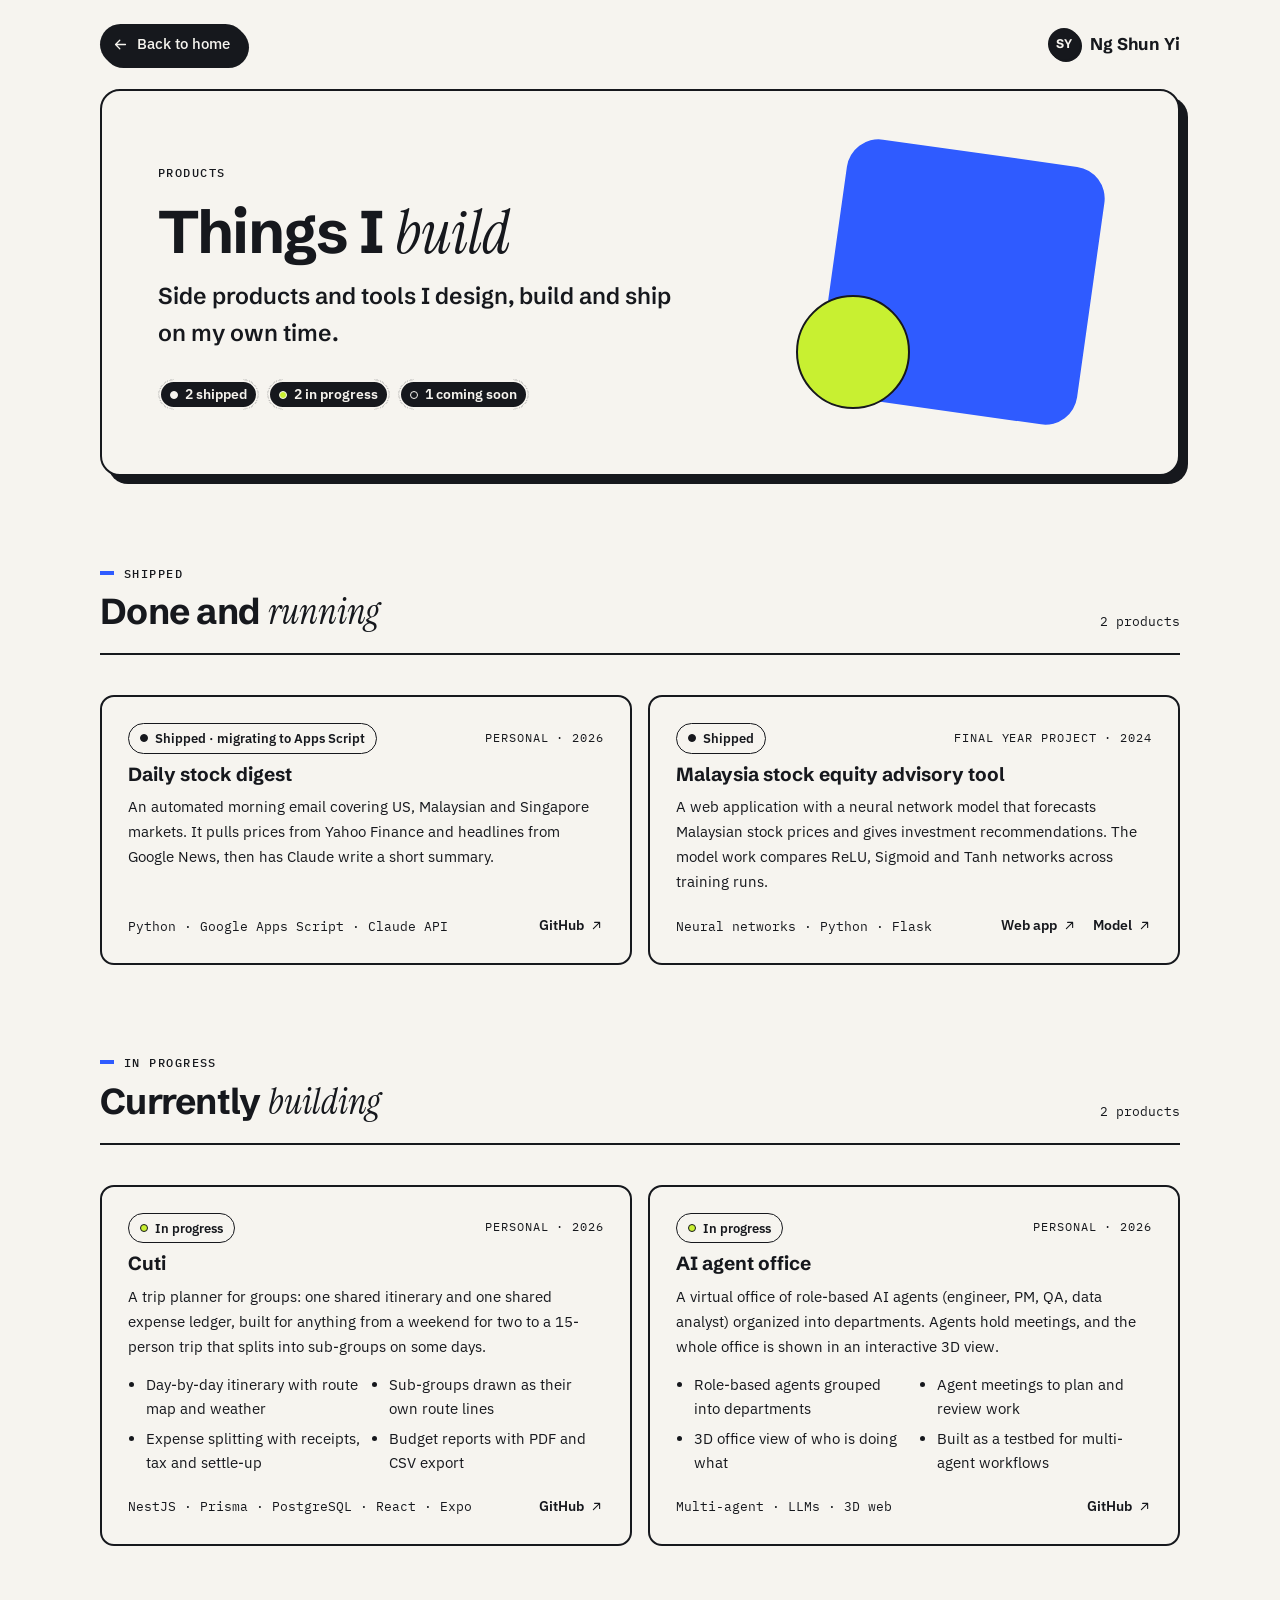
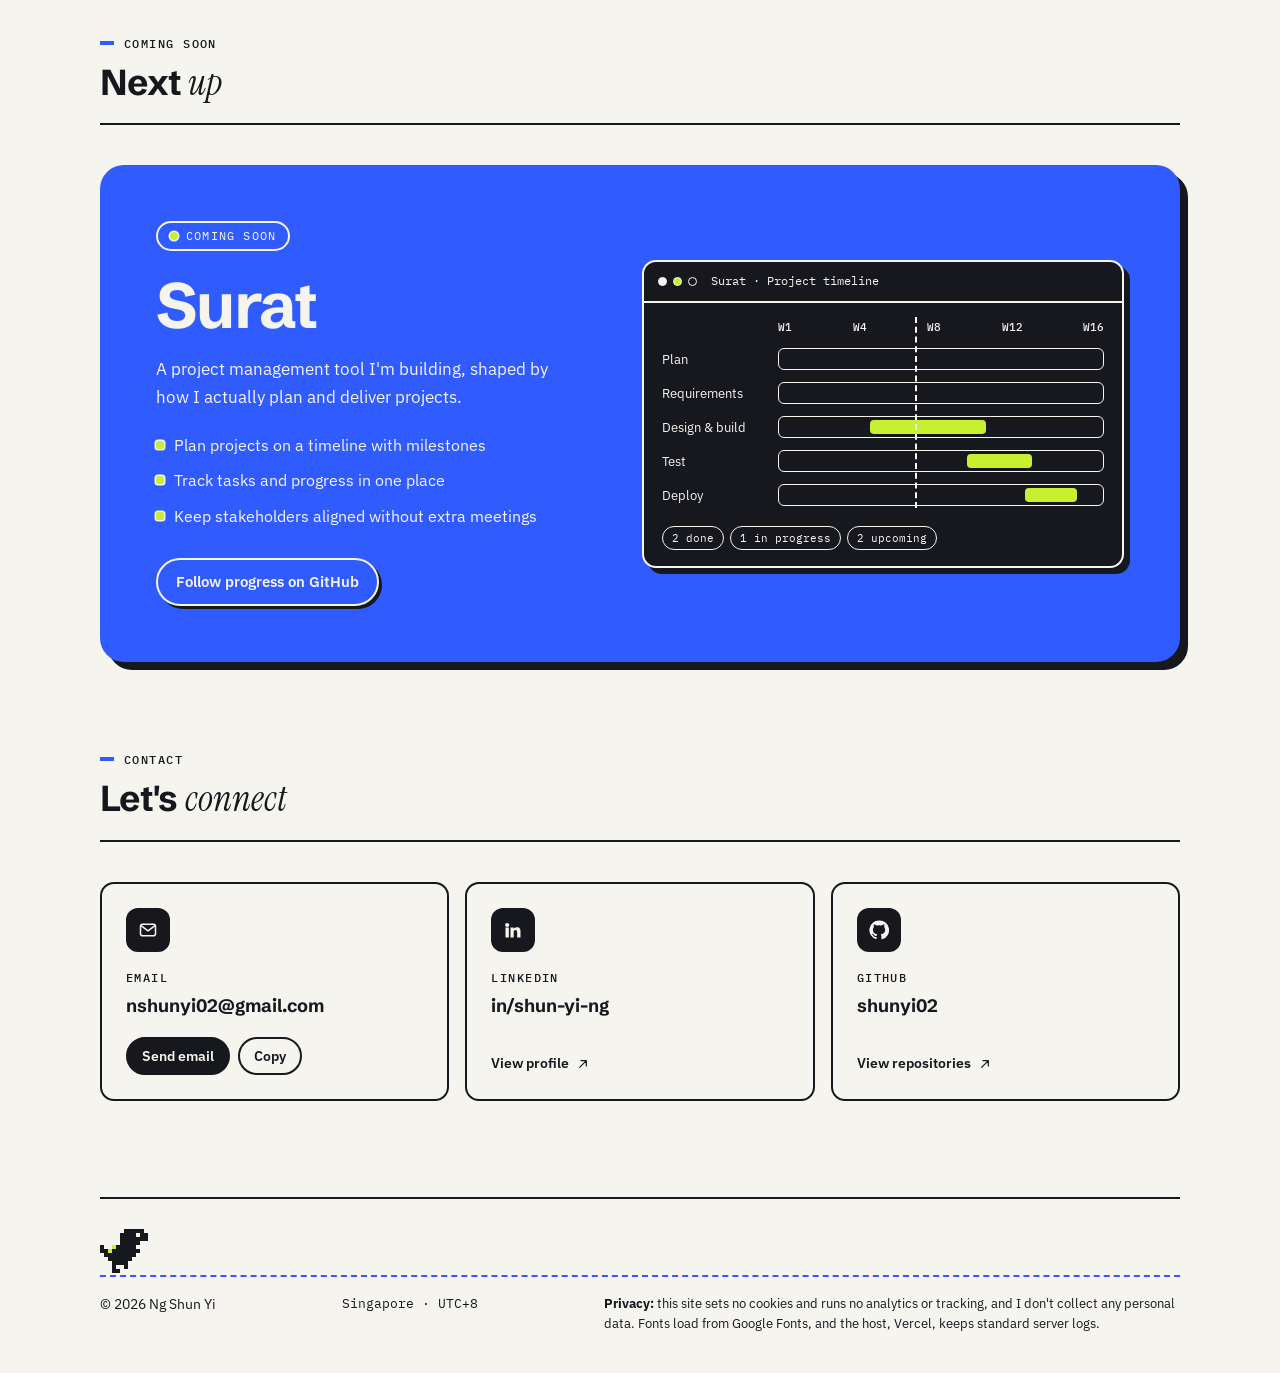
==== commit 3278f775: "Add footer dino, privacy note and neutral work copy Add a pixel dino that runs along the footer (pau" ====
--- a/products.html
+++ b/products.html
@@ -158,8 +158,23 @@
   </section>
 
   <footer>
+    <div class="dino-track">
+      <button type="button" class="dino" aria-pressed="false" aria-label="Pause the running dino">
+        <svg viewBox="0 0 12 11" aria-hidden="true" focusable="false" fill="currentColor">
+          <rect x="6" y="0" width="5" height="1"/><rect x="5" y="1" width="7" height="2"/><rect x="5" y="3" width="5" height="1"/>
+          <rect x="0" y="4" width="1" height="1"/><rect x="4" y="4" width="5" height="1"/>
+          <rect x="0" y="5" width="2" height="1"/><rect x="3" y="5" width="7" height="1"/>
+          <rect x="1" y="6" width="8" height="1"/><rect x="2" y="7" width="6" height="1"/><rect x="3" y="8" width="4" height="1"/>
+          <rect class="eye" x="9" y="1" width="1" height="1"/>
+          <rect class="spike" x="3" y="4" width="1" height="1"/><rect class="spike" x="2" y="5" width="1" height="1"/>
+          <g class="leg-a"><rect x="3" y="9" width="1" height="1"/><rect x="6" y="9" width="1" height="1"/><rect x="3" y="10" width="2" height="1"/></g>
+          <g class="leg-b"><rect x="3" y="9" width="1" height="1"/><rect x="6" y="9" width="1" height="1"/><rect x="6" y="10" width="2" height="1"/></g>
+        </svg>
+      </button>
+    </div>
     <span>© 2026 Ng Shun Yi</span>
     <span class="m">Singapore · UTC+8</span>
+    <p class="privacy"><b>Privacy:</b> this site sets no cookies and runs no analytics or tracking, and I don't collect any personal data. Fonts load from Google Fonts, and the host, Vercel, keeps standard server logs.</p>
   </footer>
 </div>
 <script>
@@ -187,5 +202,6 @@
     else { var mo=new IntersectionObserver(function(es){ if(es[0].isIntersecting){ mock.classList.add('go'); mo.disconnect(); } },{threshold:.4}); mo.observe(mock); } }
 })();
 </script>
+<script src="assets/dino.js" defer></script>
 </body>
 </html>
--- a/assets/styles.css
+++ b/assets/styles.css
@@ -222,6 +222,28 @@
 footer{display:flex;justify-content:space-between;gap:16px;flex-wrap:wrap;padding-block:28px 40px;border-top:2px solid var(--line);font-size:13.5px}
 footer .m{font-family:var(--f-mono);font-size:12.5px}
 
+/* the footer dino: a pixel dino runs right, turns and runs back along a dashed blue ground line.
+   assets/dino.js starts it only while the footer is on screen; hover or a click pauses it */
+.dino-track{flex-basis:100%;width:100%;position:relative;height:56px;margin-top:-6px;border-bottom:2px dashed var(--blue);container-type:inline-size}
+.dino{position:absolute;left:0;bottom:2px;width:48px;height:44px;padding:0;border:0;background:none;cursor:pointer;color:var(--ink)}
+.dino svg{display:block;width:48px;height:44px;shape-rendering:crispEdges}
+.dino .leg-b{visibility:hidden}
+.dino-track.on .dino{animation:dino-x 9s linear infinite}
+.dino-track.on .dino .leg-a{animation:dino-step .3s steps(1) infinite}
+.dino-track.on .dino .leg-b{animation:dino-step .3s steps(1) infinite reverse}
+.dino-track.on .dino svg{animation:dino-bob .3s steps(1) infinite}
+.dino:hover,.dino:hover *,.dino[aria-pressed="true"],.dino[aria-pressed="true"] *{animation-play-state:paused!important}
+.dino:focus-visible{outline:2px solid var(--ink);outline-offset:4px;border-radius:6px}
+@keyframes dino-x{
+  0%{transform:translateX(0) scaleX(1)}
+  49.9%{transform:translateX(calc(100cqw - 48px)) scaleX(1)}
+  50%{transform:translateX(calc(100cqw - 48px)) scaleX(-1)}
+  99.9%{transform:translateX(0) scaleX(-1)}
+  100%{transform:translateX(0) scaleX(1)}}
+@keyframes dino-step{0%{visibility:visible}50%{visibility:hidden}}
+@keyframes dino-bob{0%{transform:none}50%{transform:translateY(-2px)}}
+@media (prefers-reduced-motion:reduce){.dino-track.on .dino,.dino-track.on .dino *{animation:none}.dino .leg-b{visibility:hidden}}
+
 /* delivery: the pinned steps (assets/moments/pinned-chapters) and the drawn window each step shows */
 #delivery .mo-pc__text h2{font-size:clamp(28px,3.4vw,36px);font-weight:700;letter-spacing:-.02em;margin-top:-16px}
 #delivery .mo-pc__step{border-left-width:3px}
@@ -379,3 +401,7 @@
   .tab-ind,.topbar,.job::before{transition:none}
   .fade .proj{animation:none}
 }
+.dino .eye{fill:var(--paper)}
+.dino .spike{fill:var(--lime)}
+/* the privacy note: the last line of the footer */
+footer .privacy{flex-basis:100%;max-width:72ch;font-size:12.5px;line-height:1.6}
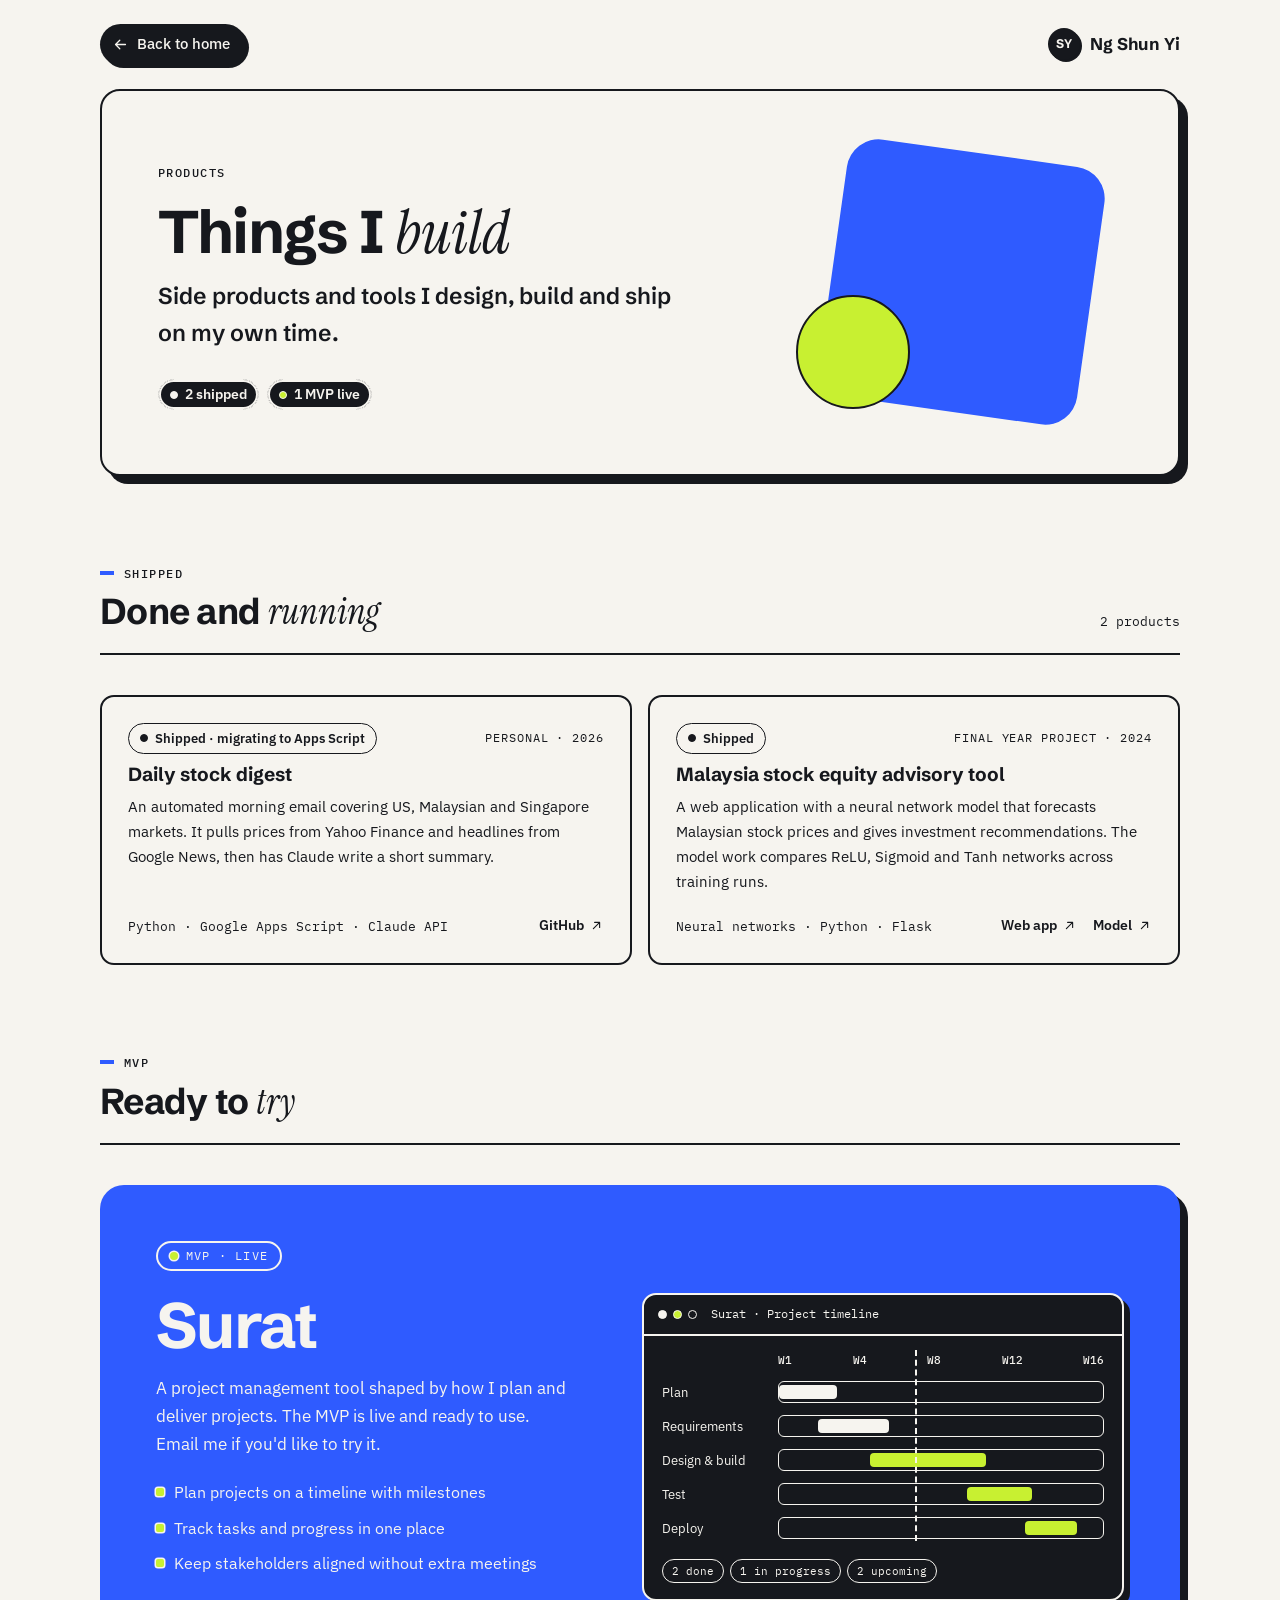
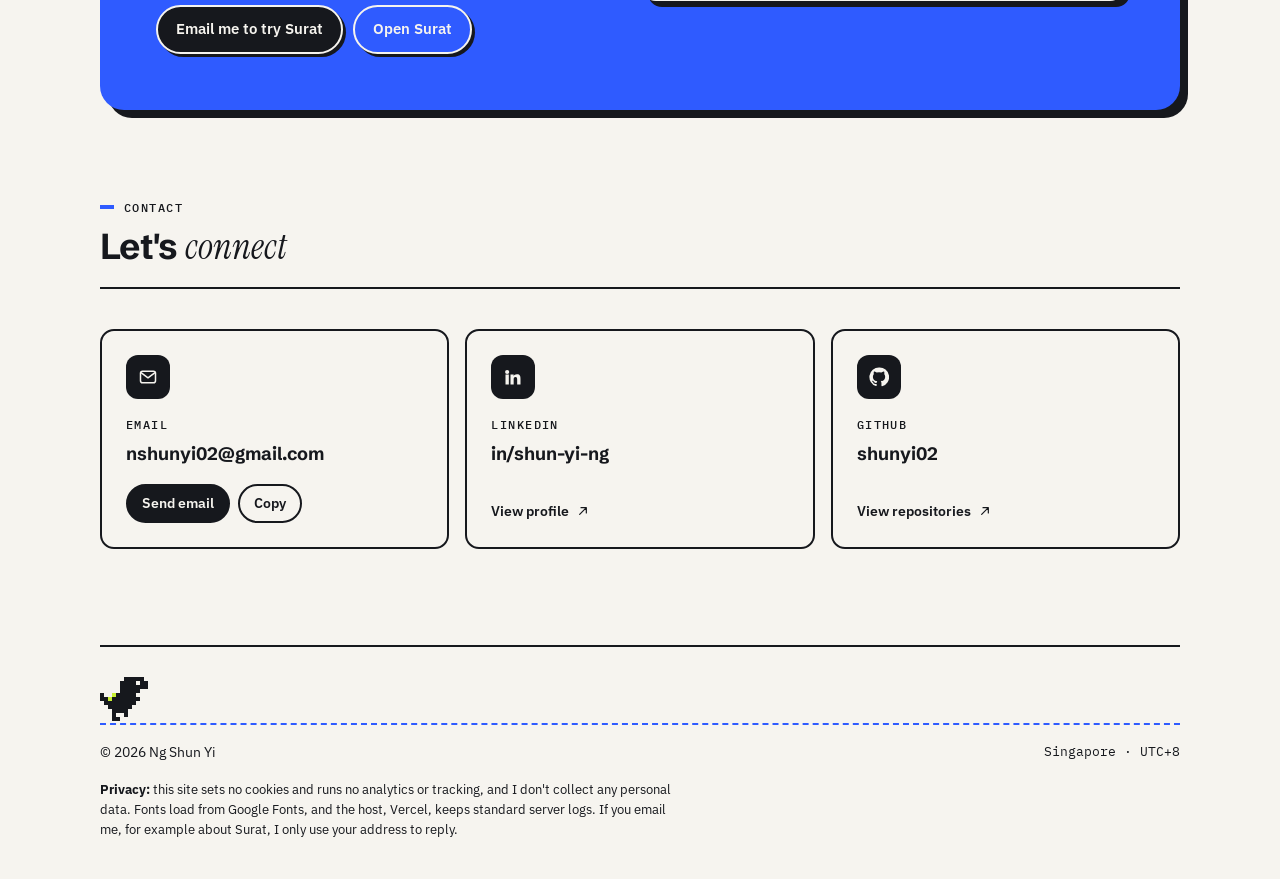
==== commit 1611ccc5: "Launch Surat as a live MVP and hide unfinished products Mark Surat as a live MVP on both pages with " ====
--- a/products.html
+++ b/products.html
@@ -4,12 +4,12 @@
 <meta charset="utf-8">
 <meta name="viewport" content="width=device-width, initial-scale=1, viewport-fit=cover">
 <title>Products · Ng Shun Yi</title>
-<meta name="description" content="Products built by Ng Shun Yi: shipped, in progress and coming soon, including Surat, a project management tool.">
+<meta name="description" content="Products built by Ng Shun Yi, including Surat, a project management tool now live as an MVP.">
 <meta name="author" content="Ng Shun Yi">
 <meta name="theme-color" content="#F6F4EF">
 <meta property="og:type" content="website">
 <meta property="og:title" content="Products · Ng Shun Yi">
-<meta property="og:description" content="Products built by Ng Shun Yi: shipped, in progress and coming soon, including Surat, a project management tool.">
+<meta property="og:description" content="Products built by Ng Shun Yi, including Surat, a project management tool now live as an MVP.">
 <meta name="twitter:card" content="summary">
 <link rel="icon" href="assets/favicon.svg" type="image/svg+xml">
 <link rel="preconnect" href="https://fonts.googleapis.com">
@@ -52,8 +52,7 @@
         <p class="role">Side products and tools I design, build and ship on my own time.</p>
         <div class="legend">
           <a class="st shipped" href="#shipped"><i></i>2 shipped</a>
-          <a class="st wip" href="#in-progress"><i></i>2 in progress</a>
-          <a class="st soon" href="#surat"><i></i>1 coming soon</a>
+          <a class="st wip" href="#surat"><i></i>1 MVP live</a>
         </div>
       </div>
     </div>
@@ -77,6 +76,7 @@
     </div>
   </section>
 
+  <!-- hidden for now: the In progress section with Cuti and AI agent office (uncomment to show again)
   <section id="in-progress" class="group">
     <div class="sec-label"><div><div class="label">In progress</div><h2>Currently <em>building</em></h2></div><span class="count">2 products</span></div>
     <div class="grid">
@@ -96,20 +96,21 @@
         </article>
     </div>
   </section>
-
-  <div class="sec-label soon-label"><div><div class="label">Coming soon</div><h2>Next <em>up</em></h2></div></div>
+  -->
+
+  <div class="sec-label soon-label"><div><div class="label">MVP</div><h2>Ready to <em>try</em></h2></div></div>
   <section id="surat" class="soon group">
     <div class="soon-panel">
       <div class="soon-copy">
-        <span class="soon-pill"><span class="pulse" aria-hidden="true"></span>Coming soon</span>
+        <span class="soon-pill"><span class="pulse" aria-hidden="true"></span>MVP · live</span>
         <h2>Surat</h2>
-        <p class="soon-tag">A project management tool I'm building, shaped by how I actually plan and deliver projects.</p>
+        <p class="soon-tag">A project management tool shaped by how I plan and deliver projects. The MVP is live and ready to use. Email me if you'd like to try it.</p>
         <ul class="soon-feat">
           <li>Plan projects on a timeline with milestones</li>
           <li>Track tasks and progress in one place</li>
           <li>Keep stakeholders aligned without extra meetings</li>
         </ul>
-        <div class="cta"><a class="btn" href="https://github.com/shunyi02" target="_blank" rel="noopener">Follow progress on GitHub</a></div>
+        <div class="cta"><a class="btn primary" href="mailto:nshunyi02@gmail.com?subject=Interested%20in%20Surat">Email me to try Surat</a><a class="btn" href="https://surat-ticketing.vercel.app/" target="_blank" rel="noopener">Open Surat</a></div>
       </div>
       <div class="mock" aria-hidden="true">
         <div class="mock-bar"><i></i><i></i><i></i><span>Surat · Project timeline</span></div>
@@ -174,7 +175,7 @@
     </div>
     <span>© 2026 Ng Shun Yi</span>
     <span class="m">Singapore · UTC+8</span>
-    <p class="privacy"><b>Privacy:</b> this site sets no cookies and runs no analytics or tracking, and I don't collect any personal data. Fonts load from Google Fonts, and the host, Vercel, keeps standard server logs.</p>
+    <p class="privacy"><b>Privacy:</b> this site sets no cookies and runs no analytics or tracking, and I don't collect any personal data. Fonts load from Google Fonts, and the host, Vercel, keeps standard server logs. If you email me, for example about Surat, I only use your address to reply.</p>
   </footer>
 </div>
 <script>
--- a/assets/styles.css
+++ b/assets/styles.css
@@ -22,10 +22,10 @@
 .spec,.win,.mark,.tb,.s-ico,.link-card .ico,.dl,.tab-ind,.btn.primary,.mini.primary,.pt-go,.topbar ul a.active,.legend .st,.back-home,.soon-panel .mock{
   --bg:var(--coal); --card:var(--coal); --ink:var(--paper); --line:var(--paper); --muted:var(--paper)}
 /* blue bands */
-#projects,.kit.pm,.pmini.dark,.soon-panel{
+#projects,.kit.is-on,.pmini.dark,.soon-panel{
   --bg:var(--blue); --card:var(--blue); --ink:var(--paper); --line:var(--paper); --muted:var(--paper)}
 /* paper again inside a band or a black panel */
-#projects .proj,.kit.pm .tool,.kit.pm .s-ico,.spec .s-ico,.pd-card{
+#projects .proj,.kit.is-on .tool,.kit.is-on .s-ico,.spec .s-ico,.pd-card{
   --bg:var(--paper); --card:var(--paper); --ink:var(--coal); --line:var(--coal); --muted:var(--coal)}
 /* the serif italic word in a heading */
 h1 em,h2 em,.mo-wh__text em{font-family:var(--f-serif);font-style:italic;font-weight:400;letter-spacing:0}
@@ -102,7 +102,7 @@
 #projects + section{padding-top:104px}
 
 /* timeline */
-.timeline{list-style:none;margin:0;padding:0 0 0 26px;border-left:2px solid var(--line);display:grid;gap:44px;position:relative}
+.timeline{list-style:none;margin:0;padding:0 0 0 26px;border-left:2px solid var(--line);display:grid;gap:36px;position:relative}
 .job{position:relative;display:grid;grid-template-columns:150px 1fr;gap:24px}
 .job::before{content:"";position:absolute;left:-33px;top:7px;width:12px;height:12px;border-radius:50%;background:var(--bg);border:2px solid var(--line);transition:background .35s}
 .job.current::before,.job.lit::before{background:var(--lime)}
@@ -111,9 +111,10 @@
 .now::before{content:"";width:7px;height:7px;border-radius:50%;background:var(--lime);box-shadow:0 0 0 1.5px var(--ink)}
 .job h3{font-size:20px;font-weight:700}
 .org{margin-top:2px;font-size:15px;font-family:var(--f-mono)}
-.job ul{margin:14px 0 0;padding-left:18px;display:grid;gap:6px;max-width:66ch}
-.job li::marker{color:var(--blue)}
-.job li b{font-weight:700}
+/* each role: one line on what it was, then its skills as tags */
+.job-line{margin-top:10px;max-width:60ch}
+.job-tags{list-style:none;margin:12px 0 0;padding:0;display:flex;flex-wrap:wrap;gap:6px}
+.job-tags li{font-family:var(--f-mono);font-size:12px;padding:2px 10px;border-radius:999px;border:1.5px solid var(--line)}
 /* the timeline fills with yellow as it scrolls past */
 .timeline::before{content:"";position:absolute;left:-2px;top:0;width:2px;height:calc(var(--tp,0) * 100%);background:var(--blue)}
 
@@ -132,6 +133,7 @@
 .points{margin:4px 0 0;padding-left:18px;display:grid;grid-template-columns:repeat(2,minmax(0,1fr));gap:6px 28px;font-size:14.5px}
 .points li::marker{color:var(--ink)}
 .grid.three{grid-template-columns:repeat(3,minmax(0,1fr))}
+.grid.three .proj:not(.feature) .points{grid-template-columns:1fr}
 .proj.feature{grid-column:1/-1;padding:32px}
 .proj.feature h3{font-size:23px}
 .award-card .place{font-family:var(--f-display);font-size:30px;font-weight:700;letter-spacing:-.02em;line-height:1.1;}
@@ -168,7 +170,12 @@
 .skills.kits{gap:16px}
 .skills h3{font-size:16px;font-weight:700;margin-bottom:12px}
 .kit{background:var(--card);color:var(--ink);border-radius:18px;border:2px solid var(--line);padding:24px;display:flex;flex-direction:column;gap:12px;min-width:0}
-.kit.pm{box-shadow:8px 8px 0 var(--coal)}
+/* the skill cards: click (or Enter / Space) one and it alone turns blue */
+.kit{cursor:pointer;transition:background-color .25s ease,color .25s ease,box-shadow .2s ease,transform .2s ease}
+.kit:hover{transform:translateY(-2px);box-shadow:var(--pop)}
+.kit.is-on,.kit.is-on:hover{box-shadow:8px 8px 0 var(--coal)}
+.kit:focus-visible{outline:2px solid var(--coal);outline-offset:4px}
+@media (prefers-reduced-motion:reduce){.kit,.kit:hover{transition:none;transform:none}}
 .kit-head{display:flex;align-items:center;gap:12px;margin-bottom:4px}
 .kit-head h3{font-size:18px;margin:0}
 .kit-sub{font-family:var(--f-mono);font-size:11px;letter-spacing:.1em;text-transform:uppercase;margin-top:4px}
@@ -303,7 +310,7 @@
 .g-track{position:relative;height:22px;border-radius:6px;border:1.5px solid var(--line)}
 .g-bar{position:absolute;top:3px;bottom:3px;left:var(--x);width:var(--w);border-radius:4px;background:var(--lime);
   transform-origin:left;transform:scaleX(1);transition:transform .7s cubic-bezier(.2,.7,.2,1);transition-delay:calc(var(--i) * 120ms)}
-.g-bar.done{background:var(--coal)}
+.g-bar.done{background:var(--paper)}
 .js .mock:not(.go) .g-bar{transform:scaleX(0)}
 .g-today{position:absolute;top:14px;bottom:8px;left:calc(18px + 104px + 12px + (100% - 36px - 116px) * .42);width:0;border-left:2px dashed var(--paper)}
 .mock-foot{display:flex;gap:6px;flex-wrap:wrap;padding:10px 18px 16px}
@@ -404,4 +411,4 @@
 .dino .eye{fill:var(--paper)}
 .dino .spike{fill:var(--lime)}
 /* the privacy note: the last line of the footer */
-footer .privacy{flex-basis:100%;max-width:72ch;font-size:12.5px;line-height:1.6}
+footer .privacy{flex-basis:100%;max-width:none;padding-right:max(0px,calc(100% - 72ch));font-size:12.5px;line-height:1.6}
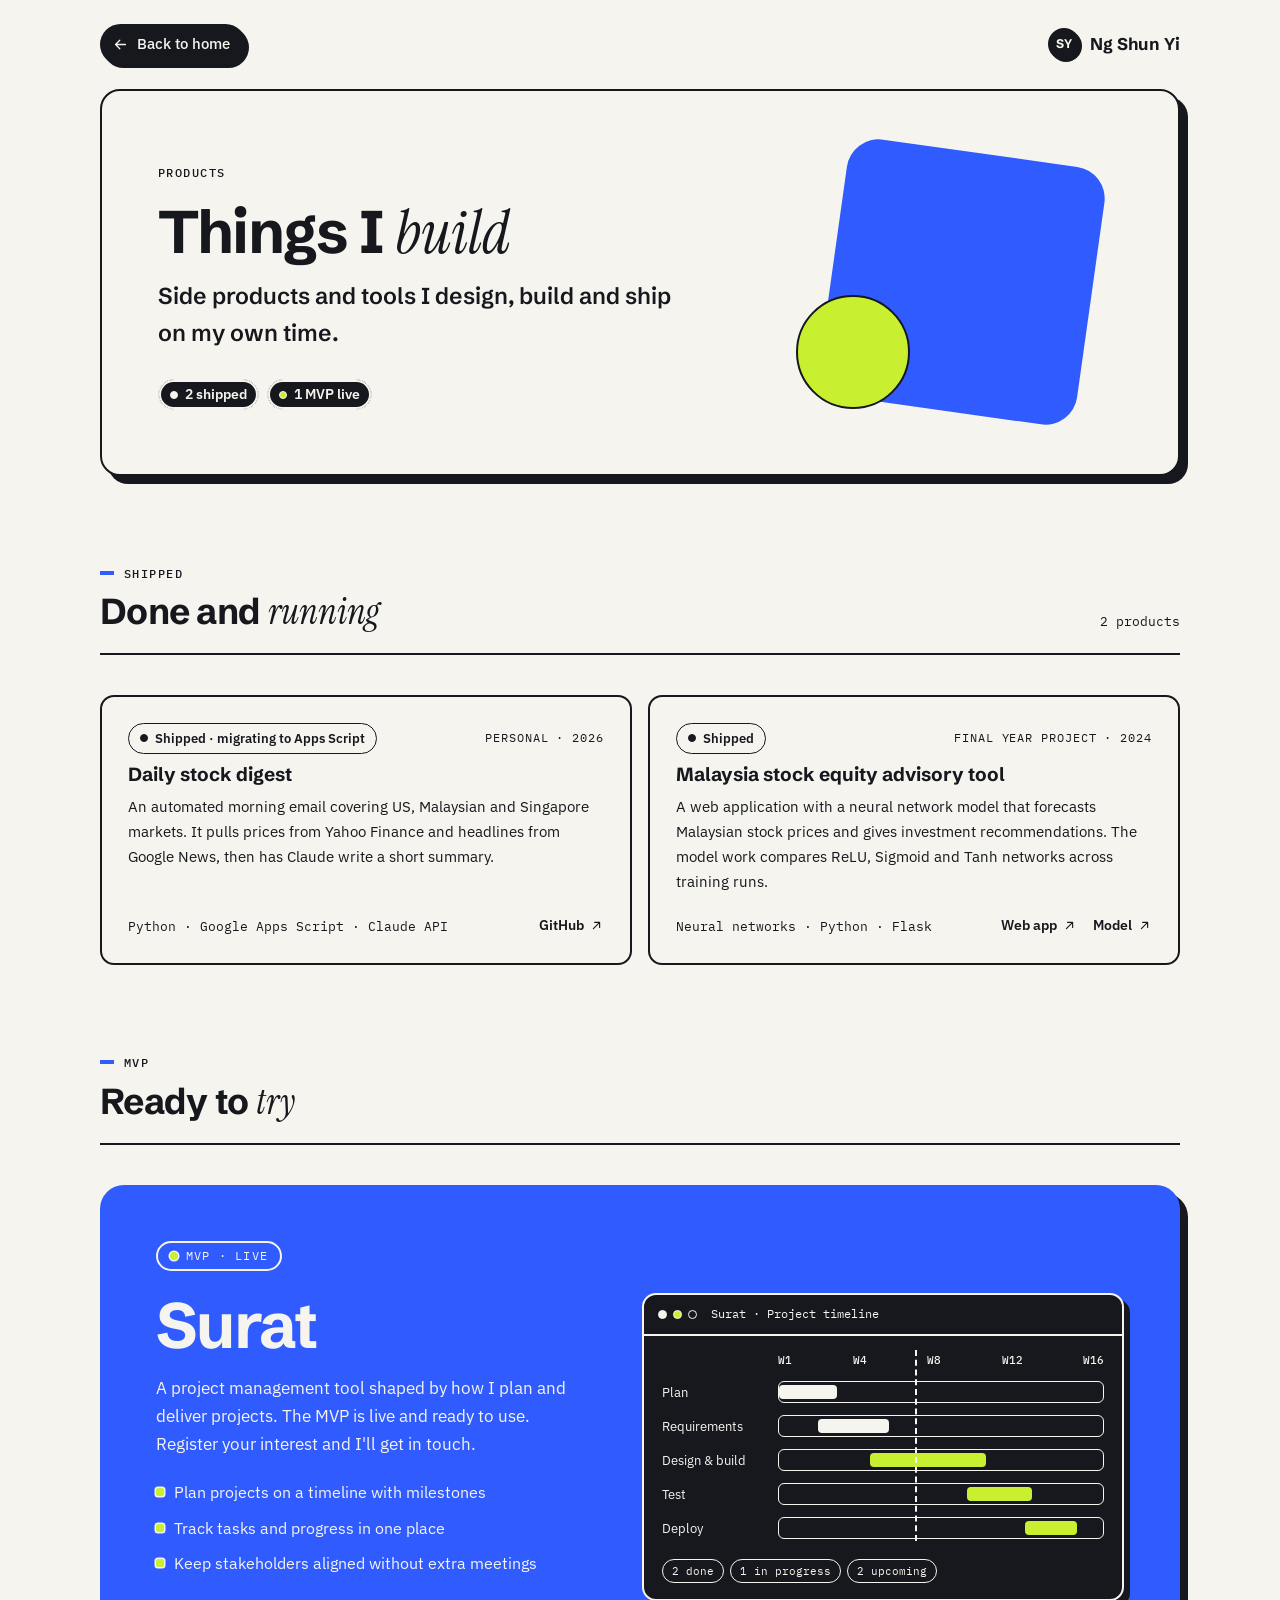
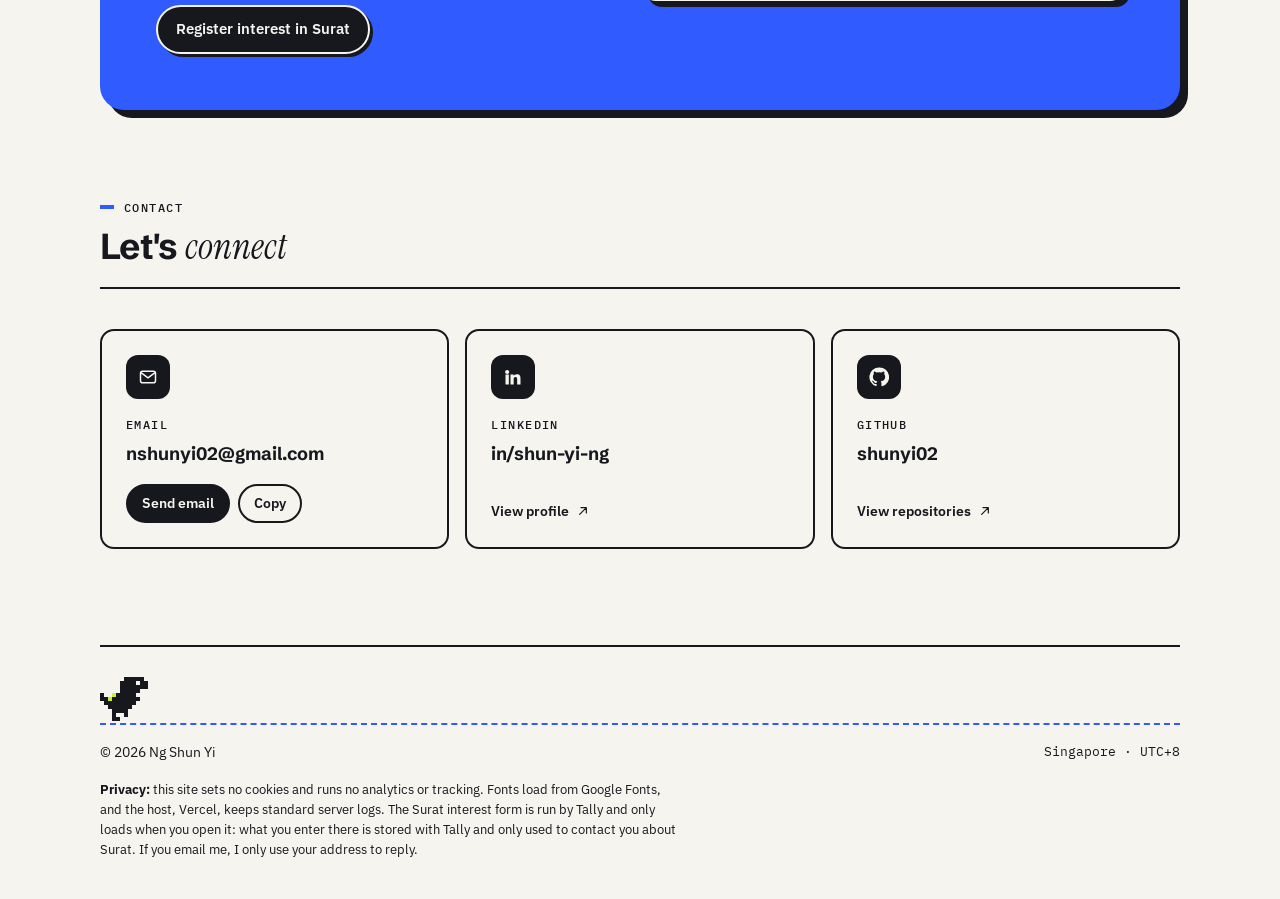
==== commit 307aa8fc: "Replace the Surat app link with a Tally interest form Remove the link to the Surat app, and open the" ====
--- a/products.html
+++ b/products.html
@@ -104,13 +104,14 @@
       <div class="soon-copy">
         <span class="soon-pill"><span class="pulse" aria-hidden="true"></span>MVP · live</span>
         <h2>Surat</h2>
-        <p class="soon-tag">A project management tool shaped by how I plan and deliver projects. The MVP is live and ready to use. Email me if you'd like to try it.</p>
+        <p class="soon-tag">A project management tool shaped by how I plan and deliver projects. The MVP is live and ready to use. Register your interest and I'll get in touch.</p>
         <ul class="soon-feat">
           <li>Plan projects on a timeline with milestones</li>
           <li>Track tasks and progress in one place</li>
           <li>Keep stakeholders aligned without extra meetings</li>
         </ul>
-        <div class="cta"><a class="btn primary" href="mailto:nshunyi02@gmail.com?subject=Interested%20in%20Surat">Email me to try Surat</a><a class="btn" href="https://surat-ticketing.vercel.app/" target="_blank" rel="noopener">Open Surat</a></div>
+        <div class="cta"><!-- Paste your Tally form ID into data-tally (the part after tally.so/r/). Empty = plain email link. -->
+          <a class="btn primary" id="surat-interest" data-tally="RWd15d" href="mailto:nshunyi02@gmail.com?subject=Interested%20in%20Surat">Register interest in Surat</a></div>
       </div>
       <div class="mock" aria-hidden="true">
         <div class="mock-bar"><i></i><i></i><i></i><span>Surat · Project timeline</span></div>
@@ -175,7 +176,7 @@
     </div>
     <span>© 2026 Ng Shun Yi</span>
     <span class="m">Singapore · UTC+8</span>
-    <p class="privacy"><b>Privacy:</b> this site sets no cookies and runs no analytics or tracking, and I don't collect any personal data. Fonts load from Google Fonts, and the host, Vercel, keeps standard server logs. If you email me, for example about Surat, I only use your address to reply.</p>
+    <p class="privacy"><b>Privacy:</b> this site sets no cookies and runs no analytics or tracking. Fonts load from Google Fonts, and the host, Vercel, keeps standard server logs. The Surat interest form is run by Tally and only loads when you open it: what you enter there is stored with Tally and only used to contact you about Surat. If you email me, I only use your address to reply.</p>
   </footer>
 </div>
 <script>
@@ -204,5 +205,6 @@
 })();
 </script>
 <script src="assets/dino.js" defer></script>
+<script src="assets/surat-form.js" defer></script>
 </body>
 </html>
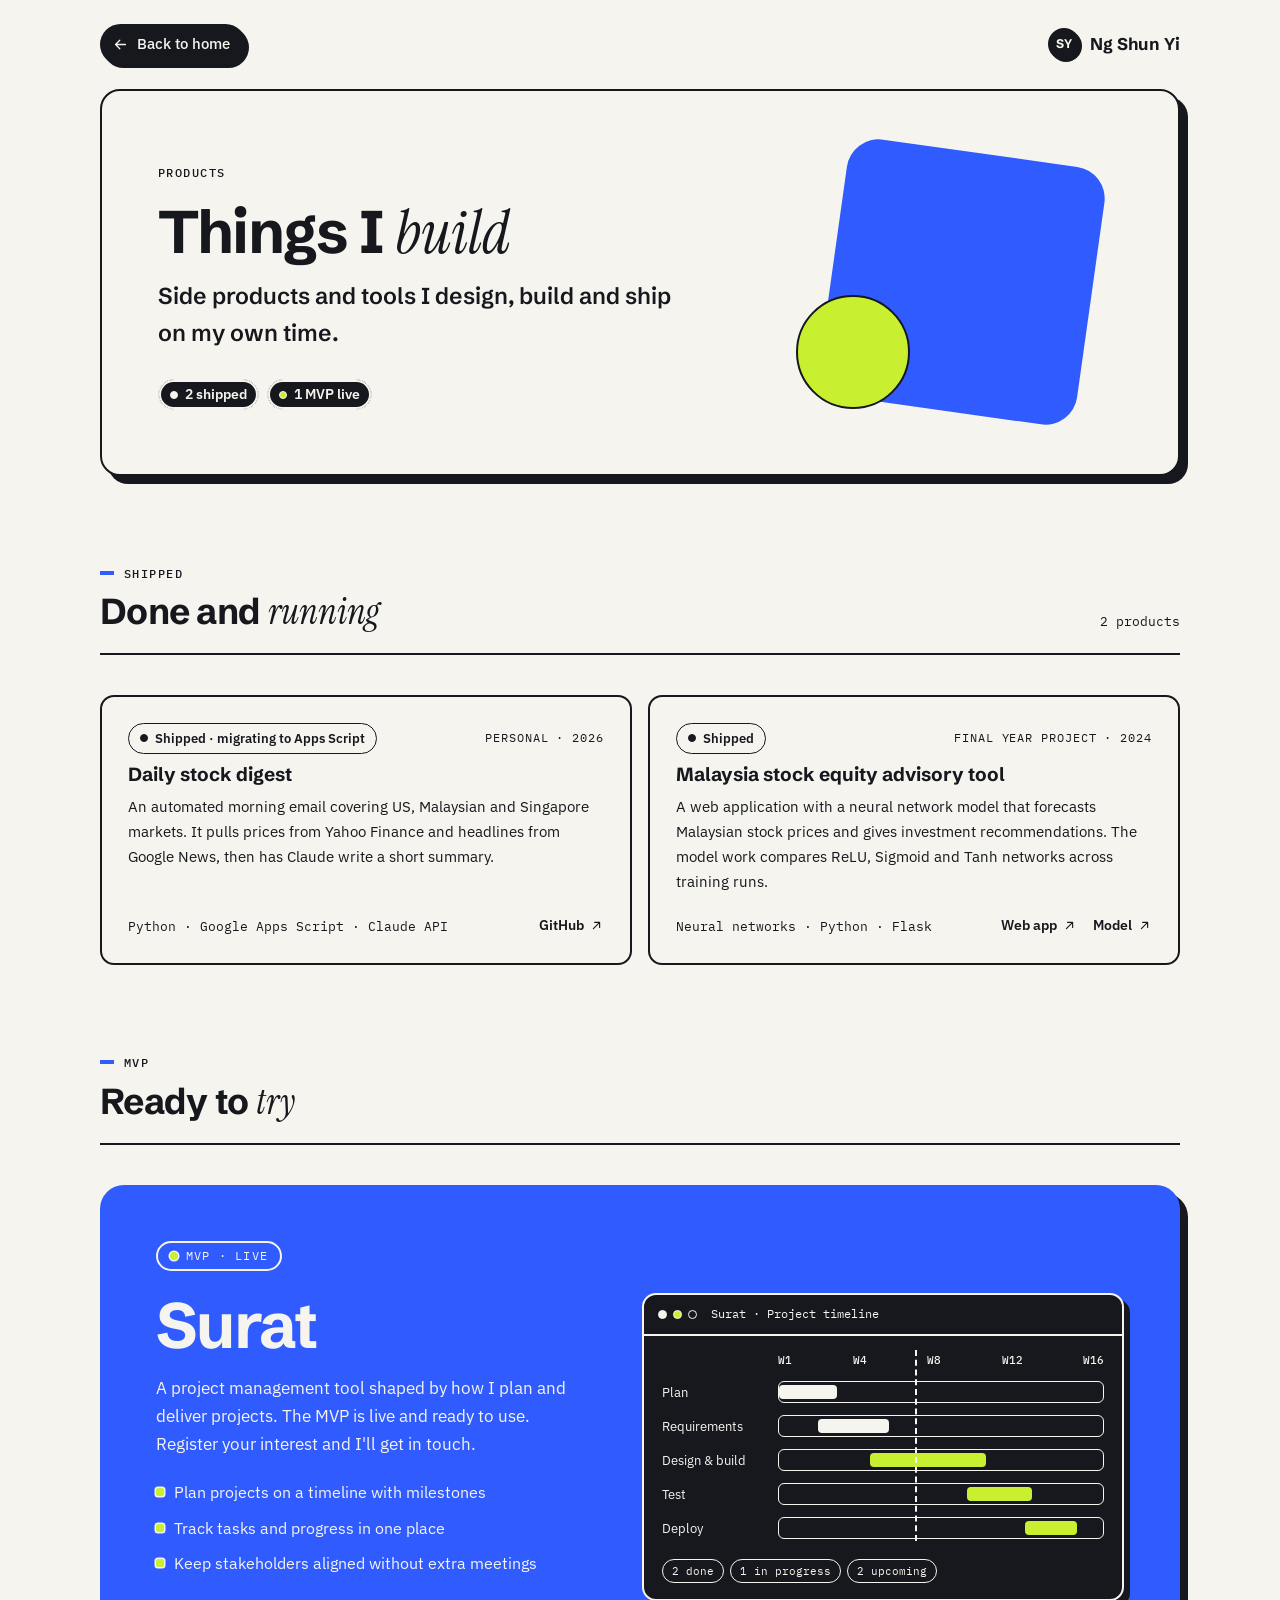
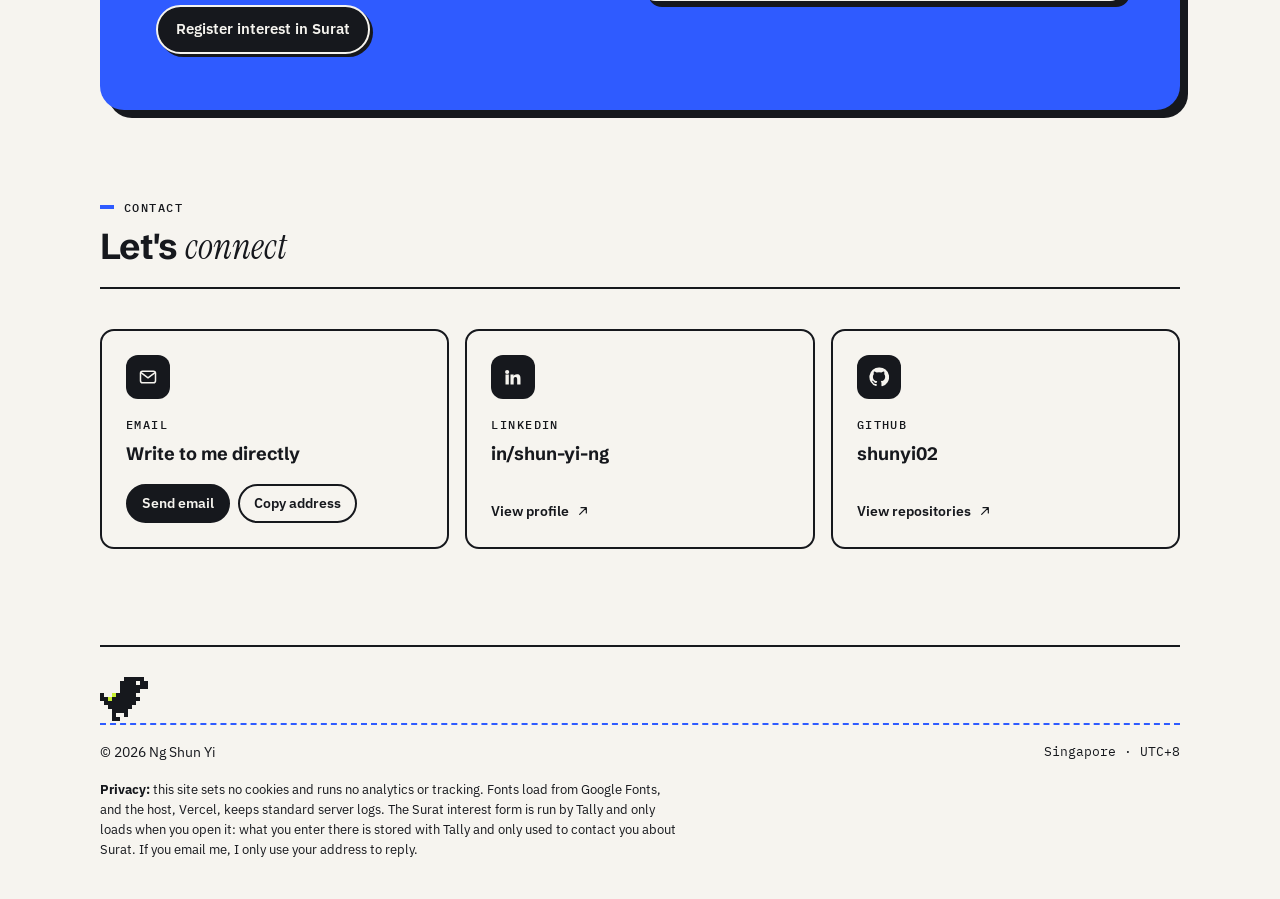
==== commit 483cbbbb: "Hide the email address from the page source Keep the address reversed in two parts and join it only " ====
--- a/products.html
+++ b/products.html
@@ -111,7 +111,7 @@
           <li>Keep stakeholders aligned without extra meetings</li>
         </ul>
         <div class="cta"><!-- Paste your Tally form ID into data-tally (the part after tally.so/r/). Empty = plain email link. -->
-          <a class="btn primary" id="surat-interest" data-tally="RWd15d" href="mailto:nshunyi02@gmail.com?subject=Interested%20in%20Surat">Register interest in Surat</a></div>
+          <a class="btn primary" id="surat-interest" data-tally="RWd15d" href="https://tally.so/r/RWd15d" target="_blank" rel="noopener">Register interest in Surat</a></div>
       </div>
       <div class="mock" aria-hidden="true">
         <div class="mock-bar"><i></i><i></i><i></i><span>Surat · Project timeline</span></div>
@@ -132,11 +132,12 @@
           <span class="ico"><svg viewBox="0 0 24 24" fill="none" stroke="currentColor" stroke-width="1.8" stroke-linecap="round" stroke-linejoin="round" aria-hidden="true"><rect x="3" y="5" width="18" height="14" rx="2.5"/><path d="m4 7 8 6 8-6"/></svg></span>
           <div class="lc-body">
             <span class="label">Email</span>
-            <span class="v" id="email">nshunyi02@gmail.com</span>
+            <span class="v">Write to me directly</span>
           </div>
           <div class="lc-actions">
-            <a class="mini primary" href="mailto:nshunyi02@gmail.com">Send email</a>
-            <button class="mini copy" type="button" id="copy-email" data-copy="nshunyi02@gmail.com">Copy</button>
+            <!-- the address is kept reversed in two parts and joined only on click (assets/contact.js) -->
+            <button class="mini primary mail" type="button" data-a="20iynuhsn" data-b="moc.liamg">Send email</button>
+            <button class="mini copy" type="button" data-a="20iynuhsn" data-b="moc.liamg">Copy address</button>
           </div>
         </div>
         <a class="link-card go" href="https://www.linkedin.com/in/shun-yi-ng/" target="_blank" rel="noopener">
@@ -179,16 +180,6 @@
     <p class="privacy"><b>Privacy:</b> this site sets no cookies and runs no analytics or tracking. Fonts load from Google Fonts, and the host, Vercel, keeps standard server logs. The Surat interest form is run by Tally and only loads when you open it: what you enter there is stored with Tally and only used to contact you about Surat. If you email me, I only use your address to reply.</p>
   </footer>
 </div>
-<script>
-document.querySelectorAll('.copy').forEach(function(b){
-  b.addEventListener('click',function(){
-    var t=b.getAttribute('data-copy');
-    function done(){b.textContent='Copied';setTimeout(function(){b.textContent='Copy'},1600)}
-    function fallback(){var r=document.createRange();r.selectNodeContents(document.getElementById('email'));var s=getSelection();s.removeAllRanges();s.addRange(r);b.textContent='Selected'}
-    try{navigator.clipboard.writeText(t).then(done,fallback)}catch(e){fallback()}
-  });
-});
-</script>
 <script>
 (function(){
   var reduce=matchMedia('(prefers-reduced-motion: reduce)').matches, fine=matchMedia('(hover: hover) and (pointer: fine)').matches;
@@ -204,6 +195,7 @@
     else { var mo=new IntersectionObserver(function(es){ if(es[0].isIntersecting){ mock.classList.add('go'); mo.disconnect(); } },{threshold:.4}); mo.observe(mock); } }
 })();
 </script>
+<script src="assets/contact.js" defer></script>
 <script src="assets/dino.js" defer></script>
 <script src="assets/surat-form.js" defer></script>
 </body>
